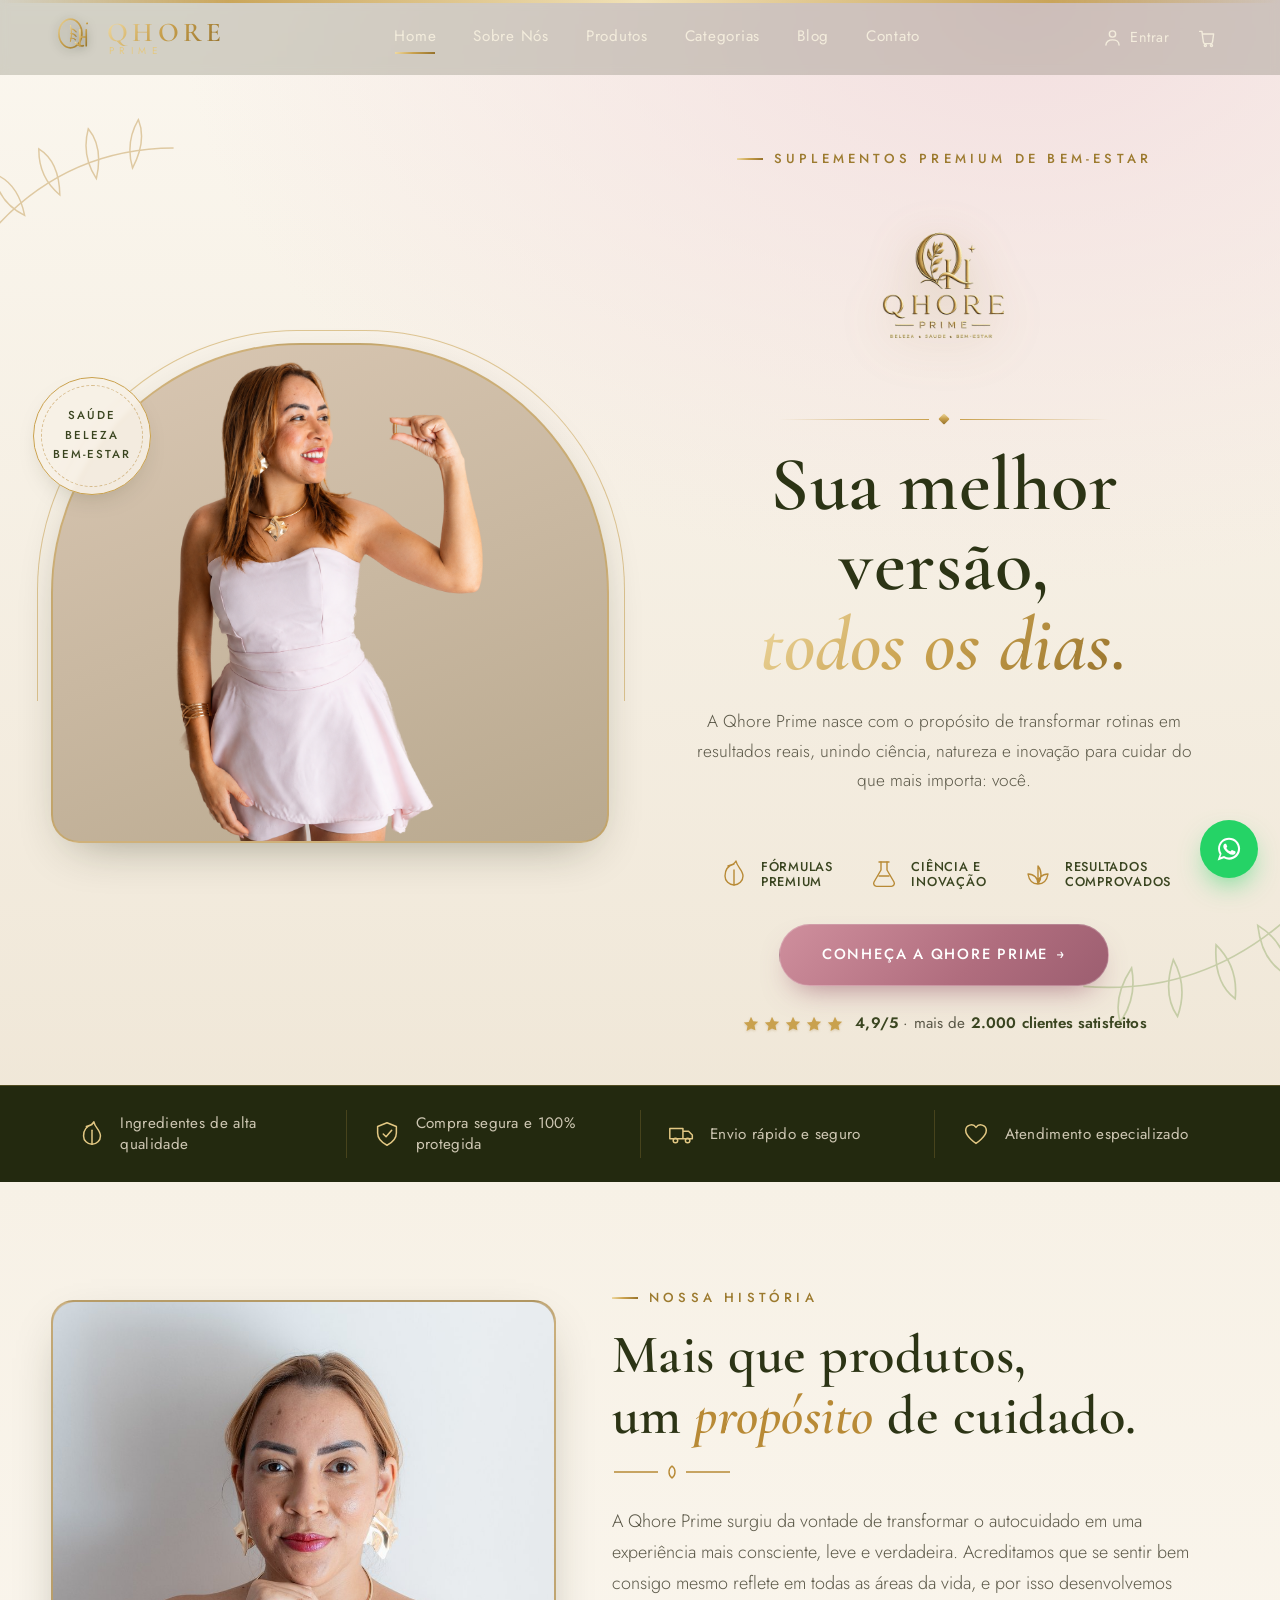
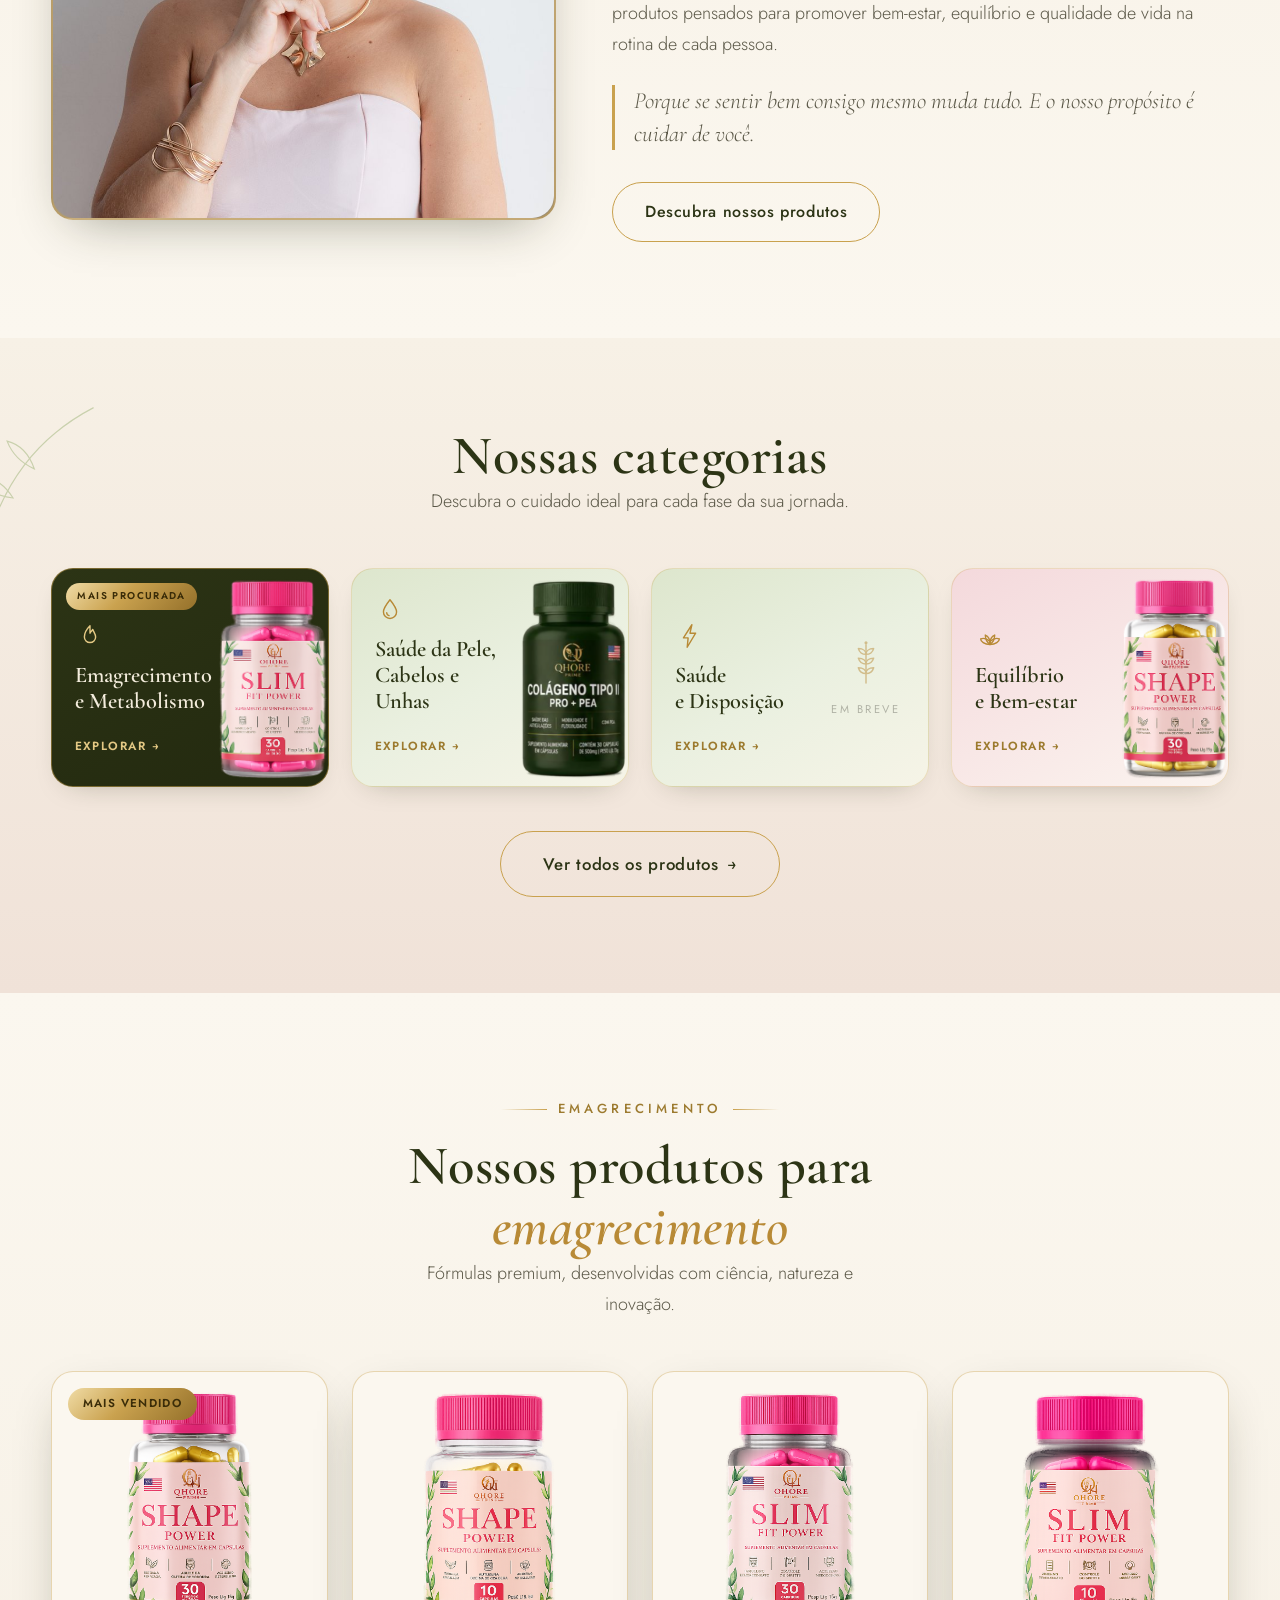
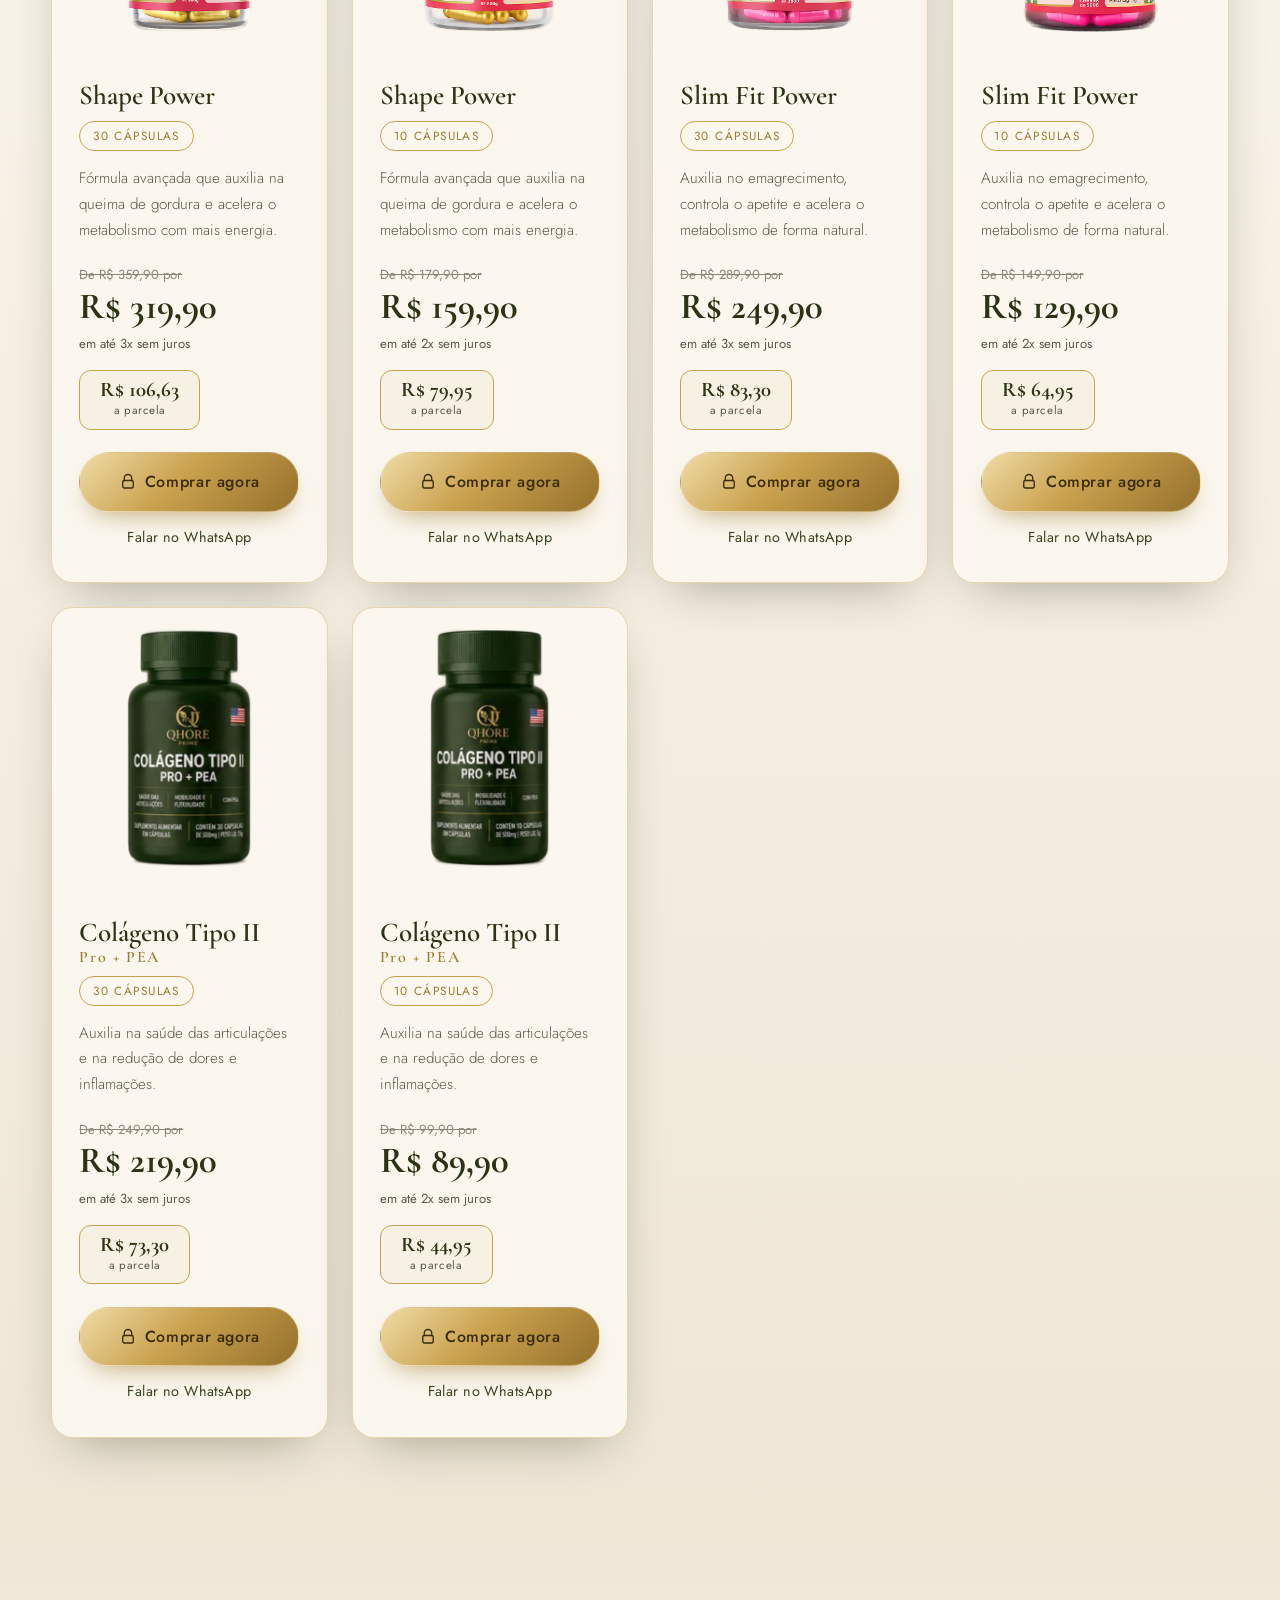
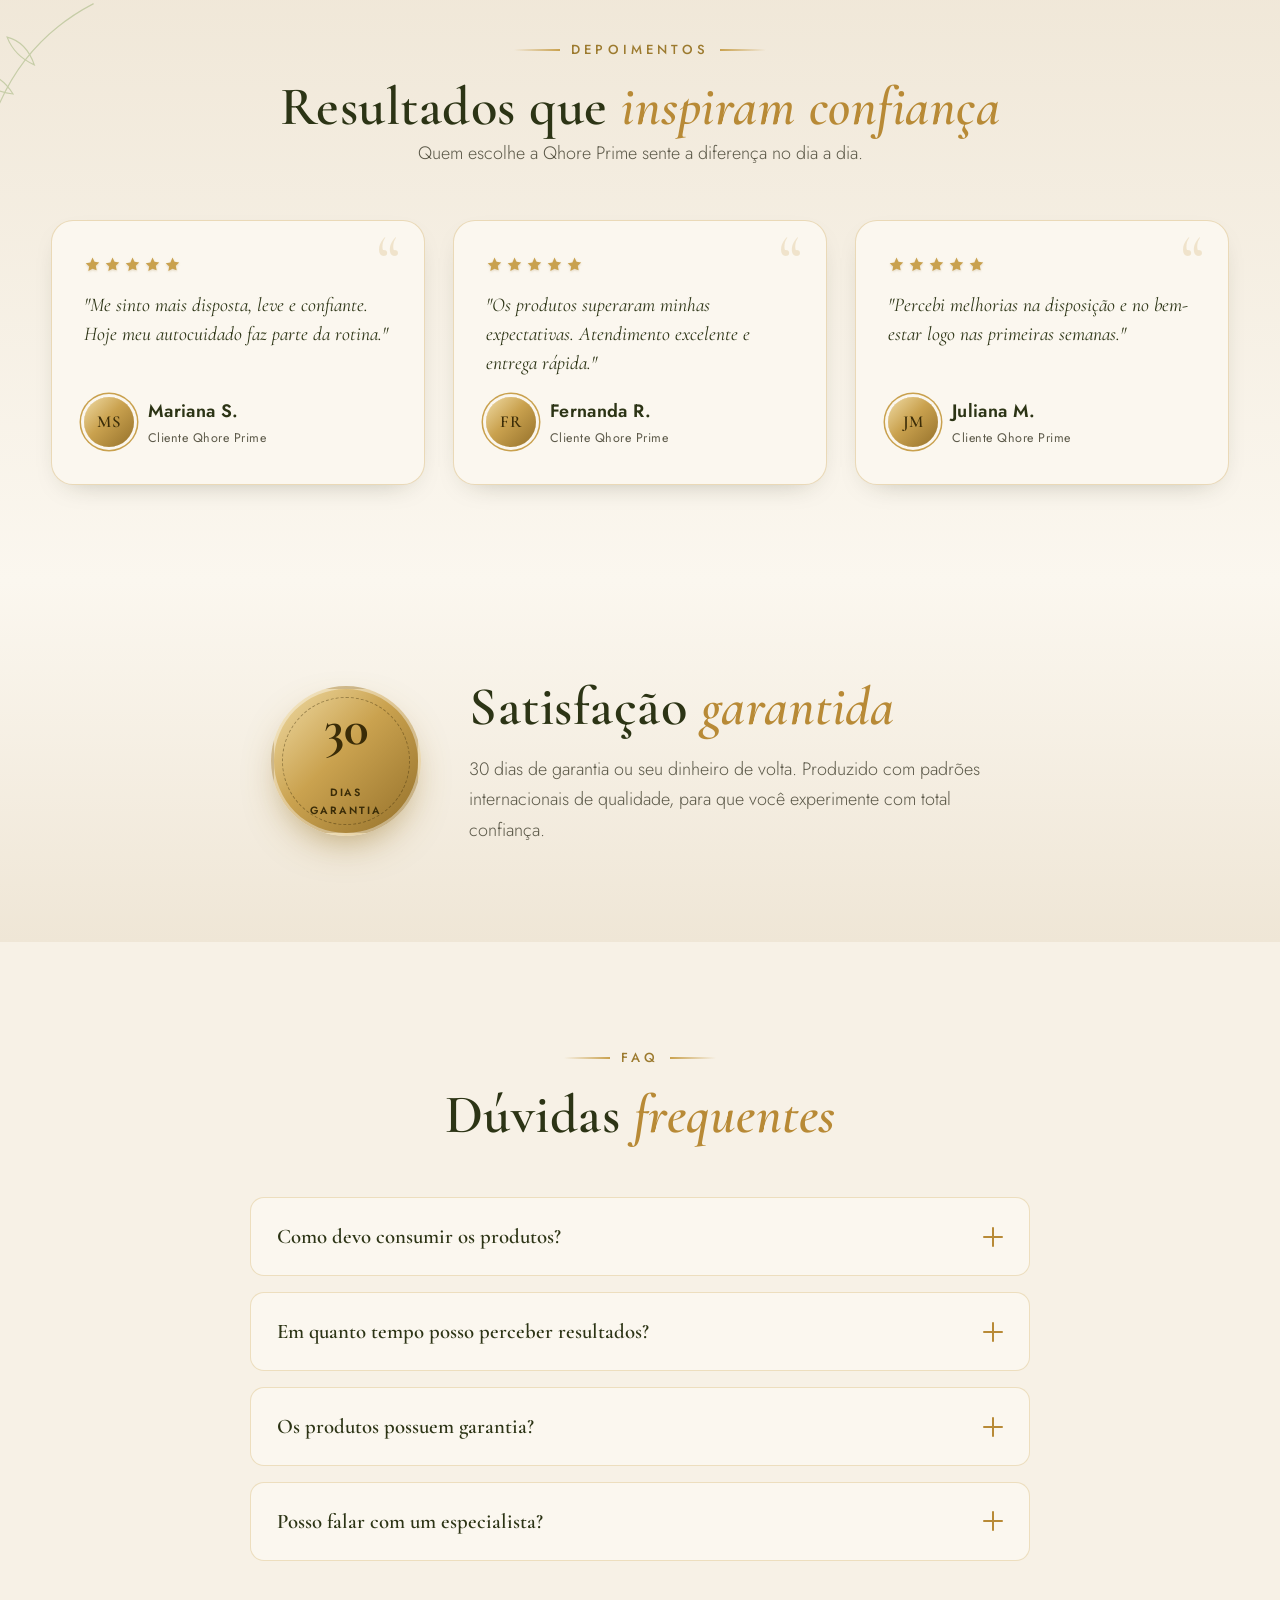
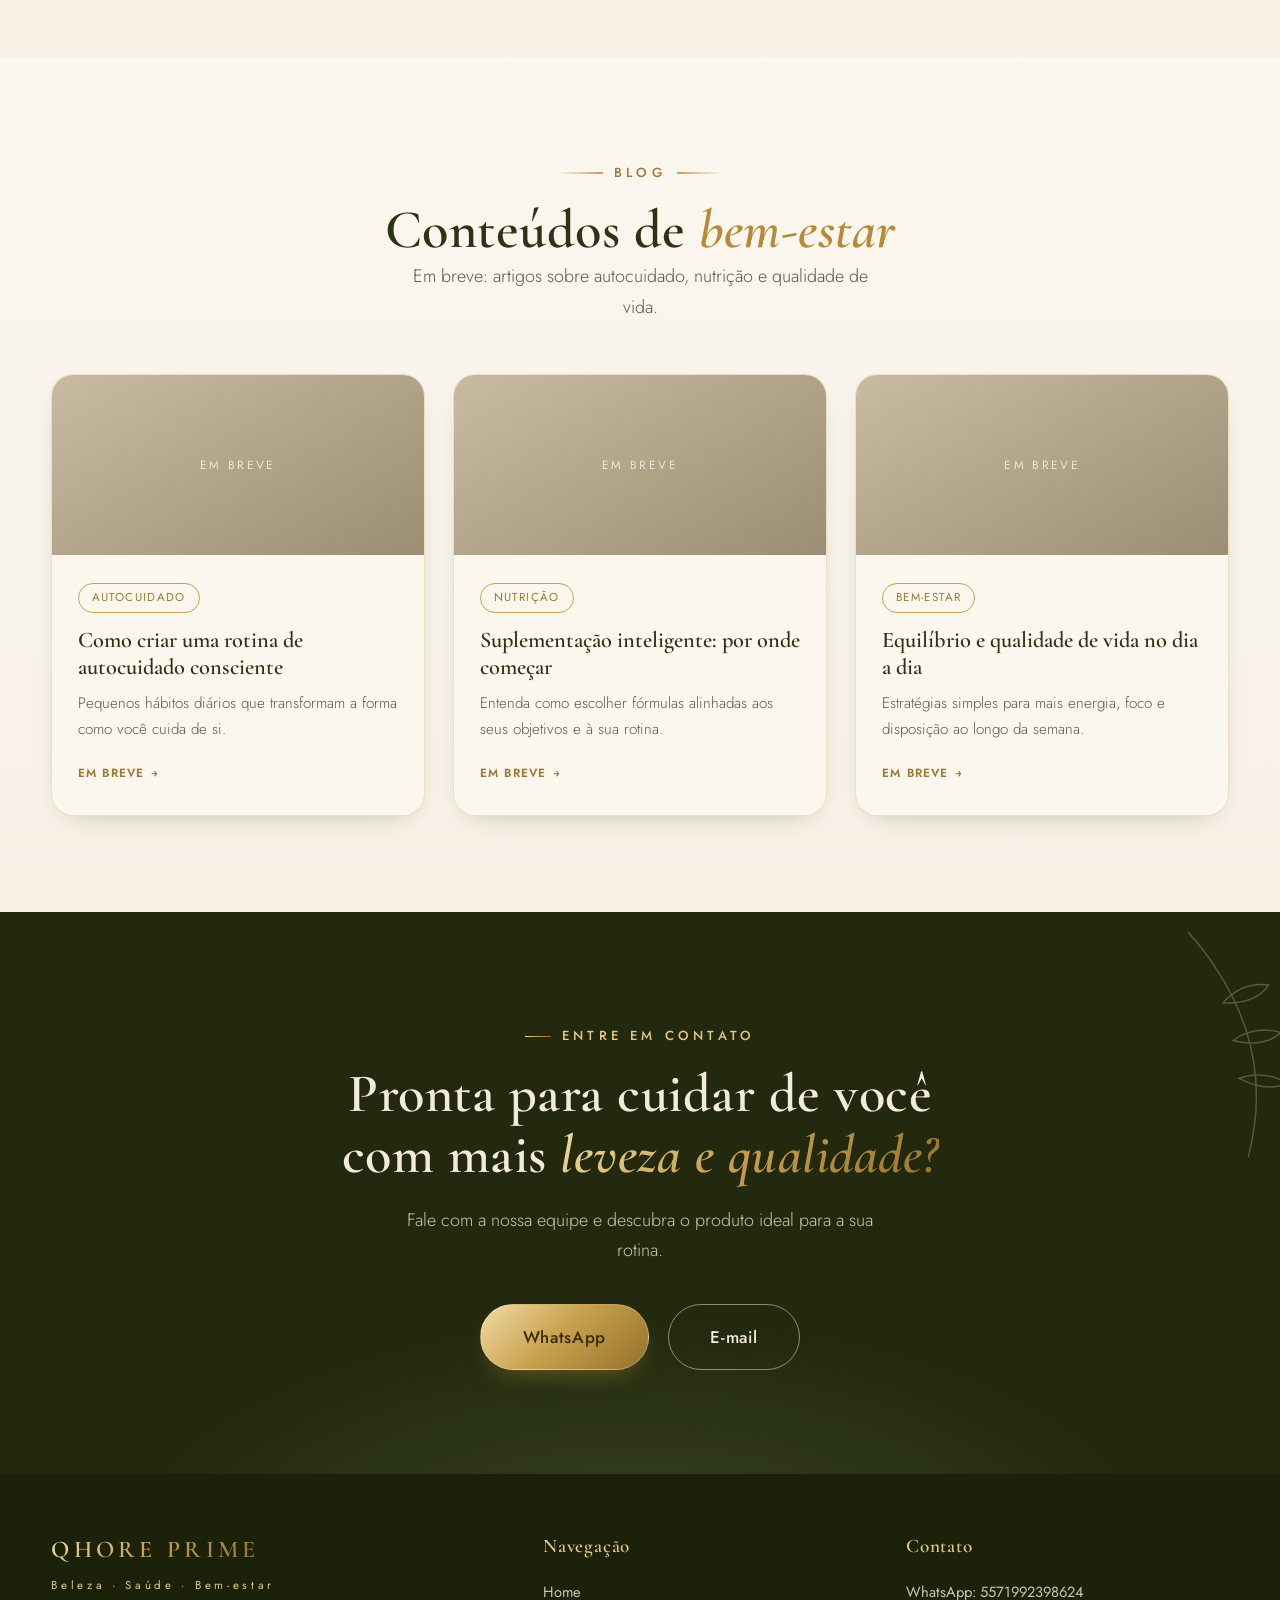
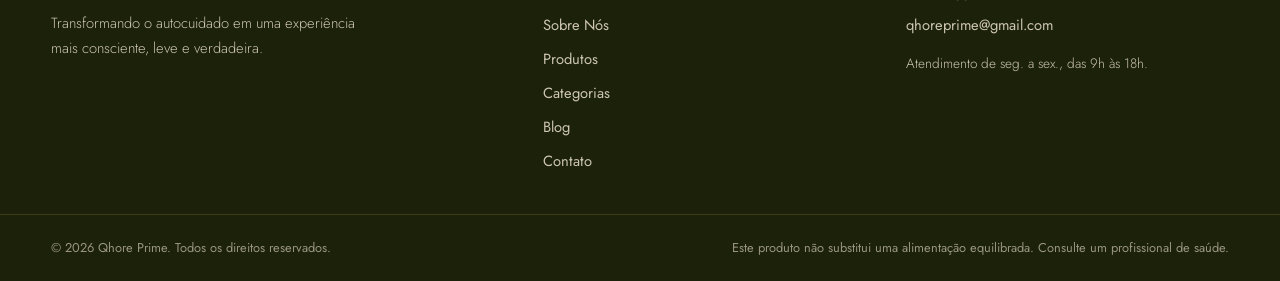
==== index.html @ 4cf2f8d9 "feat: initial Qhore Prime static website Co-Authored-By: Claude Opus 4.8 (1M context) <noreply@anthr" ====
<!DOCTYPE html>
<html lang="pt-BR">
<head>
  <meta charset="UTF-8" />
  <meta name="viewport" content="width=device-width, initial-scale=1.0" />
  <title>Qhore Prime — Sua melhor versão, todos os dias</title>
  <meta name="description" content="Qhore Prime — Beleza, Saúde e Bem-estar. Produtos premium para transformar o autocuidado em uma experiência mais consciente, leve e verdadeira." />

  <!-- Favicon: monograma dourado -->
  <link rel="icon" type="image/svg+xml" href="data:image/svg+xml,%3Csvg xmlns='http://www.w3.org/2000/svg' viewBox='0 0 64 64'%3E%3Cdefs%3E%3ClinearGradient id='g' x1='0' y1='0' x2='1' y2='1'%3E%3Cstop offset='0' stop-color='%23f0dca6'/%3E%3Cstop offset='.5' stop-color='%23caa24f'/%3E%3Cstop offset='1' stop-color='%2394702a'/%3E%3C/linearGradient%3E%3C/defs%3E%3Crect width='64' height='64' rx='12' fill='%2323290f'/%3E%3Cg fill='none' stroke='url(%23g)' stroke-width='3' stroke-linecap='round'%3E%3Cellipse cx='27' cy='30' rx='15' ry='19'/%3E%3Cpath d='M34 44q6 6 11 4'/%3E%3Cpath d='M40 22v22M40 32h9M49 22v22'/%3E%3C/g%3E%3C/svg%3E" />

  <!-- Open Graph / redes sociais -->
  <meta property="og:type" content="website" />
  <meta property="og:locale" content="pt_BR" />
  <meta property="og:site_name" content="Qhore Prime" />
  <meta property="og:title" content="Qhore Prime — Sua melhor versão, todos os dias" />
  <meta property="og:description" content="Suplementos premium de bem-estar. Transformamos o autocuidado em uma experiência mais consciente, leve e verdadeira." />
  <meta property="og:image" content="assets/img/logo-qhore-prime.png" />
  <meta property="og:url" content="https://www.qhoreprime.com.br/" />
  <meta name="twitter:card" content="summary_large_image" />
  <meta name="twitter:title" content="Qhore Prime — Sua melhor versão, todos os dias" />
  <meta name="twitter:description" content="Suplementos premium de bem-estar, beleza e qualidade de vida." />
  <meta name="twitter:image" content="assets/img/logo-qhore-prime.png" />
  <meta name="theme-color" content="#23290f" />

  <!-- =====================================================================
       ANALYTICS / TAGS  (estrutura pronta — substitua os IDs e descomente)
       ---------------------------------------------------------------------
       Google Tag Manager (GTM):  cole o snippet com seu GTM-XXXXXXX aqui
       Google Analytics 4 (GA4):  gtag.js com G-XXXXXXXXXX
       Meta Pixel:                fbq init com SEU_PIXEL_ID
       Os data-* nos botões de CTA (data-track) já estão prontos p/ eventos.
  ====================================================================== -->
  <!-- <script async src="https://www.googletagmanager.com/gtag/js?id=G-XXXXXXXXXX"></script> -->

  <!-- Fontes -->
  <link rel="preconnect" href="https://fonts.googleapis.com" />
  <link rel="preconnect" href="https://fonts.gstatic.com" crossorigin />
  <link href="https://fonts.googleapis.com/css2?family=Cormorant+Garamond:ital,wght@0,400;0,500;0,600;0,700;1,400;1,500&family=Jost:wght@300;400;500;600&family=Montserrat:wght@300;400;500;600&display=swap" rel="stylesheet" />

  <link rel="stylesheet" href="css/styles.css" />
</head>
<body>

  <!-- Sprite de estrela (reutilizável) -->
  <svg width="0" height="0" aria-hidden="true" style="position:absolute"><symbol id="ico-star" viewBox="0 0 24 24"><path d="M12 2.2l2.86 6.06 6.64.86-4.9 4.55 1.25 6.57L12 17.9l-5.91 3.34 1.25-6.57-4.9-4.55 6.64-.86z"/></symbol></svg>

  <!-- ============ HEADER ============ -->
  <header class="site-header" id="header">
    <div class="container header-inner">
      <a href="#home" class="brand" aria-label="Qhore Prime — início">
        <span class="brand-mark" aria-hidden="true">
          <!-- Monograma QH -->
          <svg viewBox="0 0 64 64" width="46" height="46" role="img">
            <defs>
              <linearGradient id="goldBrand" x1="0" y1="0" x2="1" y2="1">
                <stop offset="0%" stop-color="#e9d49a"/>
                <stop offset="45%" stop-color="#c9a14e"/>
                <stop offset="100%" stop-color="#9c7a2e"/>
              </linearGradient>
            </defs>
            <g fill="none" stroke="url(#goldBrand)" stroke-width="2.4" stroke-linecap="round">
              <ellipse cx="27" cy="27" rx="16" ry="20"/>
              <path d="M34 40 q6 6 11 4" />
              <path d="M40 22 v22 M40 32 h9 M49 22 v22"/>
            </g>
            <g stroke="url(#goldBrand)" stroke-width="1.6" stroke-linecap="round" fill="none">
              <path d="M27 16 q3 9 0 22 M27 20 q5 1 8 5 M27 27 q5 0 8 4 M27 34 q5 -1 7 2"/>
            </g>
            <circle cx="50" cy="13" r="1.6" fill="url(#goldBrand)"/>
          </svg>
        </span>
        <span class="brand-text">
          <span class="brand-name">QHORE</span>
          <span class="brand-sub">PRIME</span>
        </span>
      </a>

      <nav class="nav" id="nav" aria-label="Menu principal">
        <a href="#home" class="nav-link active">Home</a>
        <a href="#historia" class="nav-link">Sobre Nós</a>
        <a href="#produtos" class="nav-link">Produtos</a>
        <a href="#categorias" class="nav-link">Categorias</a>
        <a href="#blog" class="nav-link">Blog</a>
        <a href="#contato" class="nav-link">Contato</a>
      </nav>

      <div class="header-actions">
        <a href="#contato" class="header-action" aria-label="Entrar / fale conosco">
          <svg viewBox="0 0 24 24" aria-hidden="true"><circle cx="12" cy="8" r="3.6"/><path d="M4.5 20.5c0-3.8 3.5-5.8 7.5-5.8s7.5 2 7.5 5.8"/></svg>
          <span>Entrar</span>
        </a>
        <a href="#produtos" class="header-action header-cart" aria-label="Ver produtos">
          <svg viewBox="0 0 24 24" aria-hidden="true"><path d="M6 8h13l-1.3 9.2a2 2 0 0 1-2 1.8H9.3a2 2 0 0 1-2-1.8L5.6 5H3"/><circle cx="9.5" cy="21" r="1.2"/><circle cx="16.5" cy="21" r="1.2"/></svg>
        </a>
        <button class="nav-toggle" id="navToggle" aria-label="Abrir menu" aria-expanded="false">
          <span></span><span></span><span></span>
        </button>
      </div>
    </div>
  </header>

  <!-- ============ HERO / HOME ============ -->
  <section class="hero" id="home">
    <div class="leaf leaf-tl" aria-hidden="true"></div>
    <div class="leaf leaf-br" aria-hidden="true"></div>

    <div class="container hero-grid">
      <div class="hero-copy reveal">
        <span class="eyebrow">Suplementos Premium de Bem-estar</span>

        <!-- Logo em destaque -->
        <div class="hero-logo imgbox" aria-label="Qhore Prime">
          <img class="real-img hero-logo-img" src="assets/img/logo-transparent.png" alt="Qhore Prime — Beleza, Saúde e Bem-estar"
               onerror="if(this.dataset.try!=='1'){this.dataset.try='1';this.src='assets/img/logo-qhore-prime.png';}else{this.closest('.imgbox').classList.add('no-img');}" />
          <span class="ph-fallback hero-logo-fallback">
            <svg viewBox="0 0 120 120" width="100" height="100" role="img" aria-hidden="true">
              <defs>
                <linearGradient id="goldHero" x1="0" y1="0" x2="1" y2="1">
                  <stop offset="0%" stop-color="#f0dca6"/>
                  <stop offset="45%" stop-color="#caa24f"/>
                  <stop offset="100%" stop-color="#94702a"/>
                </linearGradient>
              </defs>
              <g fill="none" stroke="url(#goldHero)" stroke-width="3" stroke-linecap="round">
                <ellipse cx="50" cy="50" rx="30" ry="38"/>
                <path d="M64 76 q11 11 21 7"/>
                <path d="M76 40 v42 M76 59 h17 M93 40 v42"/>
              </g>
              <g stroke="url(#goldHero)" stroke-width="2.4" stroke-linecap="round" fill="none">
                <path d="M50 28 q6 18 0 44 M50 36 q9 2 15 9 M50 50 q9 0 15 7 M50 63 q9 -2 13 4"/>
              </g>
              <circle cx="95" cy="22" r="3" fill="url(#goldHero)"/>
            </svg>
            <span class="hero-wordmark">
              <span class="hw-name">QHORE</span>
              <span class="hw-sub">— PRIME —</span>
            </span>
          </span>
        </div>

        <div class="gold-divider" aria-hidden="true"><span></span><i></i><span></span></div>

        <h1 class="hero-title">Sua melhor versão,<br><em>todos os dias.</em></h1>
        <p class="hero-text">
          A Qhore Prime nasce com o propósito de transformar rotinas em resultados reais,
          unindo ciência, natureza e inovação para cuidar do que mais importa: você.
        </p>

        <ul class="hero-seals" aria-label="Diferenciais">
          <li>
            <svg viewBox="0 0 32 32" aria-hidden="true"><path d="M16 6C9 8 7 13 7 18a9 9 0 0 0 18 0c0-6-6-9-7-15-2 4-5 4-8 5z"/><path d="M16 27V12"/></svg>
            <span>Fórmulas<br>Premium</span>
          </li>
          <li>
            <svg viewBox="0 0 32 32" aria-hidden="true"><path d="M13 4v8L6 24a3 3 0 0 0 2.6 4.4h14.8A3 3 0 0 0 26 24l-7-12V4"/><path d="M11 4h10M11 18h10"/></svg>
            <span>Ciência e<br>Inovação</span>
          </li>
          <li>
            <svg viewBox="0 0 32 32" aria-hidden="true"><path d="M16 26c0-6 4-10 10-10-1 6-4 10-10 10zM16 26c0-6-4-10-10-10 1 6 4 10 10 10zM16 26c0-7 0-12 0-18 4 5 4 12 0 18z"/></svg>
            <span>Resultados<br>Comprovados</span>
          </li>
        </ul>

        <div class="hero-actions">
          <a href="#historia" class="btn btn-rose btn-lg" data-track="cta_hero_marca">Conheça a Qhore Prime <i class="btn-arrow" aria-hidden="true">→</i></a>
        </div>

        <div class="social-proof" aria-label="Avaliação média 4,9 de 5">
          <span class="stars" aria-hidden="true">
            <svg class="star"><use href="#ico-star"/></svg><svg class="star"><use href="#ico-star"/></svg><svg class="star"><use href="#ico-star"/></svg><svg class="star"><use href="#ico-star"/></svg><svg class="star"><use href="#ico-star"/></svg>
          </span>
          <span class="sp-text"><strong>4,9/5</strong> · mais de <strong>2.000 clientes satisfeitos</strong></span>
        </div>
      </div>

      <div class="hero-visual reveal">
        <div class="hero-photo hero-photo--person imgbox">
          <img class="real-img" src="assets/img/hero.png" alt="Mulher Qhore Prime — bem-estar e autocuidado"
               onerror="this.closest('.imgbox').classList.add('no-img')" />
          <span class="ph-fallback">Imagem feminina / lifestyle<br><small>assets/img/hero.png</small></span>
        </div>
        <div class="hero-product imgbox">
          <img class="real-img" src="assets/img/hero-produto.png" alt="Produto Qhore Prime em destaque"
               onerror="this.closest('.imgbox').classList.add('no-img')" />
          <span class="ph-fallback"><small>assets/img/hero-produto.png</small></span>
        </div>
        <div class="hero-seal" aria-hidden="true">
          <span>SAÚDE<br>BELEZA<br>BEM-ESTAR</span>
        </div>
      </div>
    </div>

    <!-- Barra de benefícios -->
    <div class="benefit-bar">
      <div class="container benefit-grid">
        <div class="benefit">
          <svg class="b-ico" viewBox="0 0 32 32" aria-hidden="true"><path d="M16 6C9 8 7 13 7 18a9 9 0 0 0 18 0c0-6-6-9-7-15-2 4-5 4-8 5z"/><path d="M16 27V12"/></svg>
          <span>Ingredientes de alta qualidade</span>
        </div>
        <div class="benefit">
          <svg class="b-ico" viewBox="0 0 32 32" aria-hidden="true"><path d="M16 4l10 4v7c0 6-4 10-10 13C10 25 6 21 6 15V8z"/><path d="M12 16l3 3 6-7"/></svg>
          <span>Compra segura e 100% protegida</span>
        </div>
        <div class="benefit">
          <svg class="b-ico" viewBox="0 0 32 32" aria-hidden="true"><path d="M3 10h14v11H3zM17 13h6l4 4v4h-10z"/><circle cx="9" cy="23" r="2.4"/><circle cx="22" cy="23" r="2.4"/></svg>
          <span>Envio rápido e seguro</span>
        </div>
        <div class="benefit">
          <svg class="b-ico" viewBox="0 0 32 32" aria-hidden="true"><path d="M16 26S5 19 5 12a6 6 0 0 1 11-3 6 6 0 0 1 11 3c0 7-11 14-11 14z"/></svg>
          <span>Atendimento especializado</span>
        </div>
      </div>
    </div>
  </section>

  <!-- ============ NOSSA HISTÓRIA ============ -->
  <section class="story" id="historia">
    <div class="container story-grid">
      <div class="story-photo reveal imgbox">
        <img class="real-img" src="assets/img/sobre-nos.jpg" alt="Fundadora da Qhore Prime" loading="lazy" decoding="async"
             onerror="this.closest('.imgbox').classList.add('no-img')" />
        <span class="ph-fallback">Foto da marca / fundadora<br><small>assets/img/sobre-nos.jpg</small></span>
        <div class="story-photo-tag">Propósito · Paixão · Transformação</div>
      </div>

      <div class="story-copy reveal">
        <span class="eyebrow">Nossa História</span>
        <h2 class="section-title">Mais que produtos,<br>um <em>propósito</em> de cuidado.</h2>
        <div class="ornament" aria-hidden="true"></div>
        <p>
          A Qhore Prime surgiu da vontade de transformar o autocuidado em uma experiência
          mais consciente, leve e verdadeira. Acreditamos que se sentir bem consigo mesmo
          reflete em todas as áreas da vida, e por isso desenvolvemos produtos pensados para
          promover bem-estar, equilíbrio e qualidade de vida na rotina de cada pessoa.
        </p>
        <p class="story-highlight">
          Porque se sentir bem consigo mesmo muda tudo. E o nosso propósito é cuidar de você.
        </p>
        <a href="#produtos" class="btn btn-outline">Descubra nossos produtos</a>
      </div>
    </div>
  </section>

  <!-- ============ CATEGORIAS ============ -->
  <section class="categories" id="categorias">
    <div class="leaf leaf-soft-l" aria-hidden="true"></div>
    <div class="container">
      <header class="section-head reveal">
        <h2 class="section-title">Nossas categorias</h2>
        <p class="section-lead">Descubra o cuidado ideal para cada fase da sua jornada.</p>
      </header>

      <div class="cat-grid">
        <a class="cat-card cat-card--featured reveal" href="categoria-emagrecimento.html">
          <span class="cat-tag">Mais procurada</span>
          <div class="cat-card__text">
            <span class="cat-ico" aria-hidden="true"><svg viewBox="0 0 32 32"><path d="M16 5c-4 4-6 7-6 12a6 6 0 0 0 12 0c0-3-2-5-3-8-1 2-2 2-3 4z"/></svg></span>
            <h3>Emagrecimento<br>e Metabolismo</h3>
            <span class="cat-link">Explorar <i>→</i></span>
          </div>
          <div class="cat-card__img imgbox">
            <img class="real-img" src="assets/img/slim-fit-power.png" alt="Slim Fit Power" loading="lazy" decoding="async"
                 onerror="this.closest('.imgbox').classList.add('no-img')" />
            <span class="ph-fallback"><small>slim-fit-power.png</small></span>
          </div>
        </a>

        <a class="cat-card cat-card--green reveal" href="categoria-alivio-das-dores.html">
          <div class="cat-card__text">
            <span class="cat-ico" aria-hidden="true"><svg viewBox="0 0 32 32"><path d="M16 5c4 5 7 9 7 13a7 7 0 0 1-14 0c0-4 3-8 7-13z"/><path d="M12.5 19a3.2 3.2 0 0 0 2.5 3"/></svg></span>
            <h3>Saúde da Pele,<br>Cabelos e Unhas</h3>
            <span class="cat-link">Explorar <i>→</i></span>
          </div>
          <div class="cat-card__img imgbox">
            <img class="real-img" src="assets/img/colageno-tipo-2.png" alt="Colágeno Tipo II Pro + PEA" loading="lazy" decoding="async"
                 onerror="this.closest('.imgbox').classList.add('no-img')" />
            <span class="ph-fallback"><small>colageno-tipo-2.png</small></span>
          </div>
        </a>

        <a class="cat-card cat-card--green reveal" href="#produtos">
          <div class="cat-card__text">
            <span class="cat-ico" aria-hidden="true"><svg viewBox="0 0 32 32"><path d="M18 4 9 18h5l-1 10 9-15h-6z"/></svg></span>
            <h3>Saúde<br>e Disposição</h3>
            <span class="cat-link">Explorar <i>→</i></span>
          </div>
          <div class="cat-card__img imgbox">
            <img class="real-img" src="assets/img/imunoprime-fort.png" alt="Imunoprime Fort" loading="lazy" decoding="async"
                 onerror="this.closest('.imgbox').classList.add('no-img')" />
            <span class="ph-fallback"><small>imunoprime-fort.png</small></span>
          </div>
        </a>

        <a class="cat-card reveal" href="#produtos">
          <div class="cat-card__text">
            <span class="cat-ico" aria-hidden="true"><svg viewBox="0 0 32 32"><path d="M16 25c-6 0-10-3-10-6 3-1 7 0 10 3 3-3 7-4 10-3 0 3-4 6-10 6z"/><path d="M16 25c-3-2-5-6-5-10 3 1 5 5 5 10zM16 25c3-2 5-6 5-10-3 1-5 5-5 10z"/></svg></span>
            <h3>Equilíbrio<br>e Bem-estar</h3>
            <span class="cat-link">Explorar <i>→</i></span>
          </div>
          <div class="cat-card__img imgbox">
            <img class="real-img" src="assets/img/shape-power.png" alt="Shape Power" loading="lazy" decoding="async"
                 onerror="this.closest('.imgbox').classList.add('no-img')" />
            <span class="ph-fallback"><small>shape-power.png</small></span>
          </div>
        </a>
      </div>

      <div class="cat-actions reveal">
        <a href="#produtos" class="btn btn-outline btn-lg">Ver todos os produtos <i class="btn-arrow" aria-hidden="true">→</i></a>
      </div>
    </div>
  </section>

  <!-- ============ PRODUTOS ============ -->
  <section class="products" id="produtos">
    <div class="container">
      <header class="section-head reveal">
        <span class="eyebrow flourish">Emagrecimento</span>
        <h2 class="section-title">Nossos produtos para <em>emagrecimento</em></h2>
        <p class="section-lead">Fórmulas premium, desenvolvidas com ciência, natureza e inovação.</p>
      </header>

      <div class="prod-grid">
        <!-- Shape Power 30 cápsulas -->
        <article class="prod-card reveal">
          <div class="prod-tag">Mais vendido</div>
          <div class="prod-img imgbox">
            <img class="real-img" src="assets/img/shape-power.png" alt="Shape Power 30 cápsulas" loading="lazy" decoding="async"
                 onerror="this.closest('.imgbox').classList.add('no-img')" />
            <span class="ph-fallback"><small>assets/img/shape-power.png</small></span>
          </div>
          <div class="prod-body">
            <h3>Shape Power</h3>
            <span class="prod-caps">30 cápsulas</span>
            <p>Fórmula avançada que auxilia na queima de gordura e acelera o metabolismo com mais energia.</p>
            <div class="prod-price">
              <span class="from">De R$ 359,90 por</span>
              <strong>R$ 319,90</strong>
              <span class="inst">em até 3x sem juros</span>
              <div class="parcela"><strong>R$ 106,63</strong><small>a parcela</small></div>
            </div>
            <a href="#contato" class="btn btn-primary btn-block"><svg class="btn-ico" viewBox="0 0 24 24" aria-hidden="true"><path d="M7 10V7a5 5 0 0 1 10 0v3"/><rect x="5" y="10" width="14" height="10" rx="2"/></svg>Comprar agora</a>
            <a class="wpp-link" href="https://wa.me/5571992398624?text=Ol%C3%A1!%20Tenho%20interesse%20no%20Shape%20Power%20%2830%20c%C3%A1psulas%29." target="_blank" rel="noopener">Falar no WhatsApp</a>
          </div>
        </article>

        <!-- Shape Power 10 cápsulas -->
        <article class="prod-card reveal">
          <div class="prod-img imgbox">
            <img class="real-img" src="assets/img/shape-power-10.png" alt="Shape Power 10 cápsulas" loading="lazy" decoding="async"
                 onerror="this.closest('.imgbox').classList.add('no-img')" />
            <span class="ph-fallback"><small>assets/img/shape-power-10.png</small></span>
          </div>
          <div class="prod-body">
            <h3>Shape Power</h3>
            <span class="prod-caps">10 cápsulas</span>
            <p>Fórmula avançada que auxilia na queima de gordura e acelera o metabolismo com mais energia.</p>
            <div class="prod-price">
              <span class="from">De R$ 179,90 por</span>
              <strong>R$ 159,90</strong>
              <span class="inst">em até 2x sem juros</span>
              <div class="parcela"><strong>R$ 79,95</strong><small>a parcela</small></div>
            </div>
            <a href="#contato" class="btn btn-primary btn-block"><svg class="btn-ico" viewBox="0 0 24 24" aria-hidden="true"><path d="M7 10V7a5 5 0 0 1 10 0v3"/><rect x="5" y="10" width="14" height="10" rx="2"/></svg>Comprar agora</a>
            <a class="wpp-link" href="https://wa.me/5571992398624?text=Ol%C3%A1!%20Tenho%20interesse%20no%20Shape%20Power%20%2810%20c%C3%A1psulas%29." target="_blank" rel="noopener">Falar no WhatsApp</a>
          </div>
        </article>

        <!-- Slim Fit Power 30 cápsulas -->
        <article class="prod-card reveal">
          <div class="prod-img imgbox">
            <img class="real-img" src="assets/img/slim-fit-power.png" alt="Slim Fit Power 30 cápsulas" loading="lazy" decoding="async"
                 onerror="this.closest('.imgbox').classList.add('no-img')" />
            <span class="ph-fallback"><small>assets/img/slim-fit-power.png</small></span>
          </div>
          <div class="prod-body">
            <h3>Slim Fit Power</h3>
            <span class="prod-caps">30 cápsulas</span>
            <p>Auxilia no emagrecimento, controla o apetite e acelera o metabolismo de forma natural.</p>
            <div class="prod-price">
              <span class="from">De R$ 289,90 por</span>
              <strong>R$ 249,90</strong>
              <span class="inst">em até 3x sem juros</span>
              <div class="parcela"><strong>R$ 83,30</strong><small>a parcela</small></div>
            </div>
            <a href="#contato" class="btn btn-primary btn-block"><svg class="btn-ico" viewBox="0 0 24 24" aria-hidden="true"><path d="M7 10V7a5 5 0 0 1 10 0v3"/><rect x="5" y="10" width="14" height="10" rx="2"/></svg>Comprar agora</a>
            <a class="wpp-link" href="https://wa.me/5571992398624?text=Ol%C3%A1!%20Tenho%20interesse%20no%20Slim%20Fit%20Power%20%2830%20c%C3%A1psulas%29." target="_blank" rel="noopener">Falar no WhatsApp</a>
          </div>
        </article>

        <!-- Slim Fit Power 10 cápsulas -->
        <article class="prod-card reveal">
          <div class="prod-img imgbox">
            <img class="real-img" src="assets/img/slim-fit-power-10.png" alt="Slim Fit Power 10 cápsulas" loading="lazy" decoding="async"
                 onerror="this.closest('.imgbox').classList.add('no-img')" />
            <span class="ph-fallback"><small>assets/img/slim-fit-power-10.png</small></span>
          </div>
          <div class="prod-body">
            <h3>Slim Fit Power</h3>
            <span class="prod-caps">10 cápsulas</span>
            <p>Auxilia no emagrecimento, controla o apetite e acelera o metabolismo de forma natural.</p>
            <div class="prod-price">
              <span class="from">De R$ 149,90 por</span>
              <strong>R$ 129,90</strong>
              <span class="inst">em até 2x sem juros</span>
              <div class="parcela"><strong>R$ 64,95</strong><small>a parcela</small></div>
            </div>
            <a href="#contato" class="btn btn-primary btn-block"><svg class="btn-ico" viewBox="0 0 24 24" aria-hidden="true"><path d="M7 10V7a5 5 0 0 1 10 0v3"/><rect x="5" y="10" width="14" height="10" rx="2"/></svg>Comprar agora</a>
            <a class="wpp-link" href="https://wa.me/5571992398624?text=Ol%C3%A1!%20Tenho%20interesse%20no%20Slim%20Fit%20Power%20%2810%20c%C3%A1psulas%29." target="_blank" rel="noopener">Falar no WhatsApp</a>
          </div>
        </article>

        <!-- Colágeno Tipo II Pro + PEA 30 cápsulas -->
        <article class="prod-card reveal">
          <div class="prod-img imgbox">
            <img class="real-img" src="assets/img/colageno-tipo-2.png" alt="Colágeno Tipo II Pro + PEA 30 cápsulas" loading="lazy" decoding="async"
                 onerror="this.closest('.imgbox').classList.add('no-img')" />
            <span class="ph-fallback"><small>assets/img/colageno-tipo-2.png</small></span>
          </div>
          <div class="prod-body">
            <h3>Colágeno Tipo II <span class="prod-plus">Pro + PEA</span></h3>
            <span class="prod-caps">30 cápsulas</span>
            <p>Auxilia na saúde das articulações e na redução de dores e inflamações.</p>
            <div class="prod-price">
              <span class="from">De R$ 249,90 por</span>
              <strong>R$ 219,90</strong>
              <span class="inst">em até 3x sem juros</span>
              <div class="parcela"><strong>R$ 73,30</strong><small>a parcela</small></div>
            </div>
            <a href="#contato" class="btn btn-primary btn-block"><svg class="btn-ico" viewBox="0 0 24 24" aria-hidden="true"><path d="M7 10V7a5 5 0 0 1 10 0v3"/><rect x="5" y="10" width="14" height="10" rx="2"/></svg>Comprar agora</a>
            <a class="wpp-link" href="https://wa.me/5571992398624?text=Ol%C3%A1!%20Tenho%20interesse%20no%20Col%C3%A1geno%20Tipo%20II%20Pro%20%2B%20PEA%20%2830%20c%C3%A1psulas%29." target="_blank" rel="noopener">Falar no WhatsApp</a>
          </div>
        </article>

        <!-- Colágeno Tipo II Pro + PEA 10 cápsulas -->
        <article class="prod-card reveal">
          <div class="prod-img imgbox">
            <img class="real-img" src="assets/img/colageno-tipo-2-10.png" alt="Colágeno Tipo II Pro + PEA 10 cápsulas" loading="lazy" decoding="async"
                 onerror="this.closest('.imgbox').classList.add('no-img')" />
            <span class="ph-fallback"><small>assets/img/colageno-tipo-2-10.png</small></span>
          </div>
          <div class="prod-body">
            <h3>Colágeno Tipo II <span class="prod-plus">Pro + PEA</span></h3>
            <span class="prod-caps">10 cápsulas</span>
            <p>Auxilia na saúde das articulações e na redução de dores e inflamações.</p>
            <div class="prod-price">
              <span class="from">De R$ 99,90 por</span>
              <strong>R$ 89,90</strong>
              <span class="inst">em até 2x sem juros</span>
              <div class="parcela"><strong>R$ 44,95</strong><small>a parcela</small></div>
            </div>
            <a href="#contato" class="btn btn-primary btn-block"><svg class="btn-ico" viewBox="0 0 24 24" aria-hidden="true"><path d="M7 10V7a5 5 0 0 1 10 0v3"/><rect x="5" y="10" width="14" height="10" rx="2"/></svg>Comprar agora</a>
            <a class="wpp-link" href="https://wa.me/5571992398624?text=Ol%C3%A1!%20Tenho%20interesse%20no%20Col%C3%A1geno%20Tipo%20II%20Pro%20%2B%20PEA%20%2810%20c%C3%A1psulas%29." target="_blank" rel="noopener">Falar no WhatsApp</a>
          </div>
        </article>
      </div>
    </div>
  </section>

  <!-- ============ DEPOIMENTOS ============ -->
  <section class="testimonials" id="depoimentos">
    <div class="leaf leaf-soft-l" aria-hidden="true"></div>
    <div class="container">
      <header class="section-head reveal">
        <span class="eyebrow flourish">Depoimentos</span>
        <h2 class="section-title">Resultados que <em>inspiram confiança</em></h2>
        <p class="section-lead">Quem escolhe a Qhore Prime sente a diferença no dia a dia.</p>
      </header>

      <div class="test-grid">
        <article class="test-card reveal">
          <span class="stars" aria-hidden="true">
            <svg class="star"><use href="#ico-star"/></svg><svg class="star"><use href="#ico-star"/></svg><svg class="star"><use href="#ico-star"/></svg><svg class="star"><use href="#ico-star"/></svg><svg class="star"><use href="#ico-star"/></svg>
          </span>
          <p class="test-quote">"Me sinto mais disposta, leve e confiante. Hoje meu autocuidado faz parte da rotina."</p>
          <div class="test-author">
            <span class="avatar" aria-hidden="true">MS</span>
            <span class="test-name">Mariana S.<small>Cliente Qhore Prime</small></span>
          </div>
        </article>

        <article class="test-card reveal">
          <span class="stars" aria-hidden="true">
            <svg class="star"><use href="#ico-star"/></svg><svg class="star"><use href="#ico-star"/></svg><svg class="star"><use href="#ico-star"/></svg><svg class="star"><use href="#ico-star"/></svg><svg class="star"><use href="#ico-star"/></svg>
          </span>
          <p class="test-quote">"Os produtos superaram minhas expectativas. Atendimento excelente e entrega rápida."</p>
          <div class="test-author">
            <span class="avatar" aria-hidden="true">FR</span>
            <span class="test-name">Fernanda R.<small>Cliente Qhore Prime</small></span>
          </div>
        </article>

        <article class="test-card reveal">
          <span class="stars" aria-hidden="true">
            <svg class="star"><use href="#ico-star"/></svg><svg class="star"><use href="#ico-star"/></svg><svg class="star"><use href="#ico-star"/></svg><svg class="star"><use href="#ico-star"/></svg><svg class="star"><use href="#ico-star"/></svg>
          </span>
          <p class="test-quote">"Percebi melhorias na disposição e no bem-estar logo nas primeiras semanas."</p>
          <div class="test-author">
            <span class="avatar" aria-hidden="true">JM</span>
            <span class="test-name">Juliana M.<small>Cliente Qhore Prime</small></span>
          </div>
        </article>
      </div>
    </div>
  </section>

  <!-- ============ GARANTIA ============ -->
  <section class="guarantee">
    <div class="container guarantee-inner">
      <div class="seal-30" aria-hidden="true">
        <span class="seal-num">30</span>
        <span class="seal-lbl">DIAS<br>GARANTIA</span>
      </div>
      <div class="guarantee-copy reveal">
        <h2 class="section-title">Satisfação <em>garantida</em></h2>
        <p>30 dias de garantia ou seu dinheiro de volta. Produzido com padrões internacionais de qualidade, para que você experimente com total confiança.</p>
      </div>
    </div>
  </section>

  <!-- ============ FAQ ============ -->
  <section class="faq" id="faq">
    <div class="container">
      <header class="section-head reveal">
        <span class="eyebrow flourish">FAQ</span>
        <h2 class="section-title">Dúvidas <em>frequentes</em></h2>
      </header>

      <div class="faq-list reveal">
        <details class="faq-item">
          <summary>Como devo consumir os produtos?<span class="faq-ico" aria-hidden="true"></span></summary>
          <div class="faq-answer"><p>Cada produto possui orientações específicas descritas no rótulo.</p></div>
        </details>
        <details class="faq-item">
          <summary>Em quanto tempo posso perceber resultados?<span class="faq-ico" aria-hidden="true"></span></summary>
          <div class="faq-answer"><p>Os resultados variam conforme organismo, rotina e objetivos individuais.</p></div>
        </details>
        <details class="faq-item">
          <summary>Os produtos possuem garantia?<span class="faq-ico" aria-hidden="true"></span></summary>
          <div class="faq-answer"><p>Sim. Oferecemos garantia de satisfação conforme as condições informadas na compra.</p></div>
        </details>
        <details class="faq-item">
          <summary>Posso falar com um especialista?<span class="faq-ico" aria-hidden="true"></span></summary>
          <div class="faq-answer"><p>Sim. Nossa equipe está disponível pelo WhatsApp para orientar você.</p></div>
        </details>
      </div>
    </div>
  </section>

  <!-- ============ BLOG (placeholder) ============ -->
  <section class="blog" id="blog">
    <div class="container">
      <header class="section-head reveal">
        <span class="eyebrow flourish">Blog</span>
        <h2 class="section-title">Conteúdos de <em>bem-estar</em></h2>
        <p class="section-lead">Em breve: artigos sobre autocuidado, nutrição e qualidade de vida.</p>
      </header>

      <div class="blog-grid">
        <article class="blog-card reveal">
          <div class="blog-thumb"><span>Em breve</span></div>
          <div class="blog-body">
            <span class="blog-tag">Autocuidado</span>
            <h3>Como criar uma rotina de autocuidado consciente</h3>
            <p>Pequenos hábitos diários que transformam a forma como você cuida de si.</p>
            <span class="blog-link">Em breve <i>→</i></span>
          </div>
        </article>

        <article class="blog-card reveal">
          <div class="blog-thumb"><span>Em breve</span></div>
          <div class="blog-body">
            <span class="blog-tag">Nutrição</span>
            <h3>Suplementação inteligente: por onde começar</h3>
            <p>Entenda como escolher fórmulas alinhadas aos seus objetivos e à sua rotina.</p>
            <span class="blog-link">Em breve <i>→</i></span>
          </div>
        </article>

        <article class="blog-card reveal">
          <div class="blog-thumb"><span>Em breve</span></div>
          <div class="blog-body">
            <span class="blog-tag">Bem-estar</span>
            <h3>Equilíbrio e qualidade de vida no dia a dia</h3>
            <p>Estratégias simples para mais energia, foco e disposição ao longo da semana.</p>
            <span class="blog-link">Em breve <i>→</i></span>
          </div>
        </article>
      </div>
    </div>
  </section>

  <!-- ============ CONTATO ============ -->
  <section class="contact" id="contato">
    <div class="leaf leaf-tr" aria-hidden="true"></div>
    <div class="container contact-inner reveal">
      <span class="eyebrow eyebrow-light">Entre em contato</span>
      <h2 class="section-title light">Pronta para cuidar de você<br>com mais <em>leveza e qualidade?</em></h2>
      <p class="section-lead light">Fale com a nossa equipe e descubra o produto ideal para a sua rotina.</p>
      <div class="contact-actions">
        <a class="btn btn-primary btn-lg" href="https://wa.me/5571992398624?text=Ol%C3%A1%20Qhore%20Prime!" target="_blank" rel="noopener">WhatsApp</a>
        <a class="btn btn-ghost btn-lg" href="mailto:qhoreprime@gmail.com">E-mail</a>
      </div>
    </div>
  </section>

  <!-- ============ FOOTER ============ -->
  <footer class="site-footer">
    <div class="container footer-grid">
      <div class="footer-brand">
        <span class="brand-name gold">QHORE PRIME</span>
        <span class="footer-tag">Beleza · Saúde · Bem-estar</span>
        <p>Transformando o autocuidado em uma experiência mais consciente, leve e verdadeira.</p>
      </div>
      <nav class="footer-nav" aria-label="Rodapé">
        <h4>Navegação</h4>
        <a href="#home">Home</a>
        <a href="#historia">Sobre Nós</a>
        <a href="#produtos">Produtos</a>
        <a href="#categorias">Categorias</a>
        <a href="#blog">Blog</a>
        <a href="#contato">Contato</a>
      </nav>
      <div class="footer-contact">
        <h4>Contato</h4>
        <a href="https://wa.me/5571992398624" target="_blank" rel="noopener">WhatsApp: 5571992398624</a>
        <a href="mailto:qhoreprime@gmail.com">qhoreprime@gmail.com</a>
        <p>Atendimento de seg. a sex., das 9h às 18h.</p>
      </div>
    </div>
    <div class="footer-bottom">
      <div class="container">
        <span>© <span id="year"></span> Qhore Prime. Todos os direitos reservados.</span>
        <span>Este produto não substitui uma alimentação equilibrada. Consulte um profissional de saúde.</span>
      </div>
    </div>
  </footer>

  <!-- WhatsApp flutuante -->
  <a class="wpp-float" href="https://wa.me/5571992398624?text=Ol%C3%A1%20Qhore%20Prime!" target="_blank" rel="noopener" aria-label="Falar no WhatsApp">
    <svg viewBox="0 0 32 32" width="28" height="28" aria-hidden="true"><path fill="currentColor" d="M16 3C9 3 3.5 8.5 3.5 15.5c0 2.4.7 4.6 1.9 6.5L3 29l7.2-2.3c1.8 1 3.9 1.5 6 1.5 7 0 12.5-5.5 12.5-12.7C28.7 8.5 23 3 16 3zm0 22.7c-1.9 0-3.7-.5-5.2-1.4l-.4-.2-4.3 1.4 1.4-4.2-.2-.4a10 10 0 0 1-1.6-5.4C5.7 9.9 10.3 5.3 16 5.3c5.7 0 10.3 4.6 10.3 10.2S21.7 25.7 16 25.7zm5.7-7.6c-.3-.2-1.8-.9-2.1-1s-.5-.2-.7.2-.8 1-1 1.2-.4.2-.7.1a8.3 8.3 0 0 1-4.1-3.6c-.3-.5.3-.5.8-1.6.1-.2 0-.4 0-.6s-.7-1.7-1-2.3c-.3-.6-.5-.5-.7-.5h-.6c-.2 0-.6.1-.9.4-.3.4-1.2 1.2-1.2 2.8s1.2 3.3 1.4 3.5c.2.2 2.4 3.7 5.8 5 .8.4 1.5.6 2 .7.8.3 1.6.2 2.2.1.7-.1 2.1-.8 2.4-1.7.3-.8.3-1.6.2-1.7-.1-.2-.3-.3-.6-.5z"/></svg>
  </a>

  <script src="js/main.js"></script>
</body>
</html>
---- css/styles.css ----
/* ===================================================================
   QHORE PRIME — Estilo premium (verde-escuro + dourado + tons claros)
   =================================================================== */

:root{
  /* Verdes */
  --green-900:#23290f;
  --green-800:#2c3415;
  --green-700:#3a4520;
  --green-600:#48542a;

  /* Dourados */
  --gold-100:#f3e3b6;
  --gold-300:#e3c884;
  --gold-500:#c9a14e;
  --gold-600:#b88a36;
  --gold-700:#9c7a2e;
  --gold-grad:linear-gradient(135deg,#f0dca6 0%,#caa24f 45%,#94702a 100%);

  /* Claros */
  --cream:#f7f1e6;
  --cream-2:#fbf7ef;
  --beige:#efe6d6;
  --nude:#f0e2d8;
  --rose:#f3dfe0;

  /* Texto */
  --ink:#2b2a22;
  --ink-soft:#5b5848;
  --on-dark:#f3ecdc;
  --on-dark-soft:#cdc6b2;

  --radius:22px;
  --radius-sm:14px;
  --shadow:0 18px 50px -22px rgba(35,41,15,.45);
  --shadow-soft:0 10px 30px -18px rgba(35,41,15,.4);
  --maxw:1180px;

  --serif:'Cormorant Garamond',Georgia,serif;
  --sans:'Jost','Montserrat',system-ui,sans-serif;
}

*{box-sizing:border-box;margin:0;padding:0}
html{scroll-behavior:smooth;scroll-padding-top:92px}
body{
  font-family:var(--sans);
  color:var(--ink);
  background:var(--cream);
  font-size:18px;
  line-height:1.7;
  -webkit-font-smoothing:antialiased;
  overflow-x:hidden;
}
img{max-width:100%;display:block}
a{text-decoration:none;color:inherit}
.container{width:min(var(--maxw),92%);margin-inline:auto}
em{font-style:italic}

/* ---------- Tipografia base ---------- */
.section-title{
  font-family:var(--serif);
  font-weight:600;
  font-size:clamp(2.1rem,4.5vw,3.4rem);
  line-height:1.12;
  letter-spacing:.5px;
  color:var(--green-800);
}
.section-title em{color:var(--gold-600);font-weight:600}
.section-title.light{color:var(--on-dark)}
.section-title.light em{
  background:var(--gold-grad);-webkit-background-clip:text;background-clip:text;color:transparent;
}
.eyebrow{
  display:inline-block;
  font-size:.82rem;
  letter-spacing:.32em;
  text-transform:uppercase;
  color:var(--gold-700);
  font-weight:500;
  margin-bottom:1rem;
}
.eyebrow-light{color:var(--gold-300)}
.section-lead{color:var(--ink-soft);max-width:48ch;font-weight:300}
.section-lead.light{color:var(--on-dark-soft)}
.section-head{text-align:center;margin-inline:auto;max-width:760px;margin-bottom:3.2rem}
.section-head .section-lead{margin-inline:auto}

/* ---------- Botões ---------- */
.btn{
  display:inline-flex;align-items:center;justify-content:center;gap:.5rem;
  font-family:var(--sans);font-weight:500;font-size:1rem;letter-spacing:.04em;
  padding:.95rem 2rem;border-radius:999px;cursor:pointer;border:1.5px solid transparent;
  transition:transform .35s cubic-bezier(.2,.8,.2,1),box-shadow .35s,background .35s,color .35s;
}
.btn:hover{transform:translateY(-2px)}
.btn-primary{
  background:var(--gold-grad);color:#3a2c08;
  box-shadow:0 12px 26px -12px rgba(156,122,46,.7);
  border-color:rgba(255,255,255,.25);
}
.btn-primary:hover{box-shadow:0 18px 34px -12px rgba(156,122,46,.85)}
.btn-ghost{background:transparent;color:var(--on-dark);border-color:rgba(243,236,220,.5)}
.btn-ghost:hover{background:rgba(243,236,220,.1);border-color:var(--gold-300)}
.btn-outline{background:transparent;color:var(--green-800);border-color:var(--gold-500)}
.btn-outline:hover{background:var(--green-800);color:var(--on-dark);border-color:var(--green-800)}
.btn-block{width:100%}
.btn-lg{padding:1.1rem 2.6rem;font-size:1.05rem}
/* CTA rosé (igual à referência) */
.btn-rose{
  background:linear-gradient(135deg,#cf8f9d 0%,#b06d7e 60%,#9c5e70 100%);color:#fff;
  border-color:rgba(255,255,255,.22);box-shadow:0 14px 30px -14px rgba(156,94,112,.8);
  text-transform:uppercase;letter-spacing:.12em;font-size:.92rem;
}
.btn-rose:hover{box-shadow:0 20px 38px -14px rgba(156,94,112,.9)}
.btn-arrow{font-style:normal;transition:transform .3s}
.btn:hover .btn-arrow{transform:translateX(5px)}

/* =================== HEADER =================== */
.site-header{
  position:fixed;top:0;left:0;right:0;z-index:100;
  padding:.9rem 0;
  background:rgba(35,41,15,.18);
  backdrop-filter:blur(4px);
  transition:background .4s,box-shadow .4s,padding .4s;
}
.site-header::before{
  content:"";position:absolute;top:0;left:0;right:0;height:3px;
  background:linear-gradient(90deg,transparent,var(--gold-500) 18%,var(--gold-100) 50%,var(--gold-500) 82%,transparent);
  opacity:.9;
}
.site-header.scrolled{
  background:var(--green-900);
  box-shadow:0 6px 30px -12px rgba(0,0,0,.5);
  padding:.55rem 0;
}
.header-inner{display:flex;align-items:center;justify-content:space-between;gap:1rem}
.brand{display:flex;align-items:center;gap:.6rem}
.brand-mark{display:grid;place-items:center;filter:drop-shadow(0 2px 5px rgba(0,0,0,.3))}
.brand-text{display:flex;flex-direction:column;line-height:1}
.brand-name{
  font-family:var(--serif);font-weight:600;font-size:1.7rem;letter-spacing:.16em;
  background:var(--gold-grad);-webkit-background-clip:text;background-clip:text;color:transparent;
}
.brand-sub{font-size:.62rem;letter-spacing:.55em;color:var(--gold-300);padding-left:.2em}

.nav{display:flex;align-items:center;gap:.4rem}
.nav-link{
  position:relative;color:var(--on-dark);font-size:.95rem;letter-spacing:.05em;
  padding:.55rem .95rem;border-radius:999px;transition:color .3s;
}
.nav-link::after{
  content:"";position:absolute;left:50%;bottom:.35rem;width:0;height:1.5px;
  background:var(--gold-grad);transition:width .35s,left .35s;
}
.nav-link:hover{color:var(--gold-300)}
.nav-link:hover::after,.nav-link.active::after{width:55%;left:22.5%}
.nav-cta{
  border:1.4px solid var(--gold-500);color:var(--gold-300);margin-left:.5rem;
}
.nav-cta::after{display:none}
.nav-cta:hover{background:var(--gold-grad);color:#3a2c08;border-color:transparent}

.nav{flex:1;justify-content:center}
.nav-toggle{display:none;flex-direction:column;gap:5px;background:none;border:0;cursor:pointer;padding:8px}
.nav-toggle span{width:26px;height:2px;background:var(--gold-300);transition:.3s;border-radius:2px}

/* Ações à direita: Entrar + carrinho */
.header-actions{display:flex;align-items:center;gap:.3rem}
.header-action{
  display:inline-flex;align-items:center;gap:.45rem;color:var(--on-dark);
  padding:.5rem .8rem;border-radius:999px;font-size:.9rem;letter-spacing:.04em;
  transition:color .3s,background .3s;
}
.header-action svg{width:21px;height:21px;flex:none;fill:none;stroke:currentColor;stroke-width:1.6;stroke-linecap:round;stroke-linejoin:round}
.header-action:hover{color:var(--gold-300);background:rgba(243,236,220,.08)}
.header-cart{padding:.5rem .65rem}

/* =================== HERO =================== */
.hero{
  position:relative;padding:148px 0 0;
  background:
    radial-gradient(120% 90% at 80% 0%, var(--rose) 0%, rgba(243,223,224,0) 55%),
    linear-gradient(180deg,var(--cream-2) 0%,var(--beige) 100%);
  overflow:hidden;
}
.hero-grid{
  display:grid;grid-template-columns:1fr 1.02fr;gap:3.2rem;align-items:center;
  padding-bottom:3rem;
}
/* foto à esquerda, conteúdo (logo + headline) centralizado à direita — fiel à referência */
.hero-visual{order:-1}
.hero-copy{display:flex;flex-direction:column;align-items:center;text-align:center}
.hero-copy .eyebrow{justify-content:center}
.hero-logo{position:relative;display:flex;justify-content:center;align-items:center;gap:1rem;margin:.4rem auto 1.1rem}
.hero-logo::before{
  content:"";position:absolute;left:50%;top:48%;transform:translate(-50%,-50%);
  width:min(560px,108%);height:340px;z-index:-1;pointer-events:none;
  background:
    radial-gradient(closest-side,rgba(243,223,224,.85),rgba(243,223,224,.35) 52%,transparent 74%),
    radial-gradient(closest-side,rgba(201,161,78,.18),transparent 70%);
}
.hero-logo svg{filter:drop-shadow(0 4px 10px rgba(148,112,42,.35))}

/* divisor dourado com losango central */
.gold-divider{display:flex;align-items:center;gap:.7rem;margin:0 auto 1.4rem;max-width:330px;width:100%}
.gold-divider span{height:1px;flex:1;background:linear-gradient(90deg,transparent,var(--gold-500))}
.gold-divider span:last-child{background:linear-gradient(90deg,var(--gold-500),transparent)}
.gold-divider i{width:8px;height:8px;rotate:45deg;background:var(--gold-grad);border-radius:1px}

/* eyebrow com fio dourado */
.eyebrow{display:inline-flex;align-items:center;gap:.7rem}
.eyebrow::before{content:"";width:26px;height:1.5px;background:var(--gold-grad)}
.hero-wordmark{display:flex;flex-direction:column;line-height:1}
.hw-name{
  font-family:var(--serif);font-weight:700;font-size:2.8rem;letter-spacing:.18em;
  background:var(--gold-grad);-webkit-background-clip:text;background-clip:text;color:transparent;
}
.hw-sub{font-size:.8rem;letter-spacing:.5em;color:var(--gold-700);font-weight:500}

.hero-title{
  font-family:var(--serif);font-weight:600;
  font-size:clamp(2.9rem,6vw,5rem);line-height:1.04;color:var(--green-800);
  letter-spacing:.5px;
}
.hero-title em{
  background:var(--gold-grad);-webkit-background-clip:text;background-clip:text;color:transparent;
}
.hero-text{margin:1.4rem auto 2rem;max-width:50ch;color:var(--ink-soft);font-weight:300;font-size:1.08rem}
.hero-actions{display:flex;gap:1rem;flex-wrap:wrap;justify-content:center}
.social-proof{justify-content:center}
.hero-badges{
  display:flex;gap:1.6rem;flex-wrap:wrap;justify-content:center;list-style:none;margin-top:2.4rem;
  padding-top:1.6rem;border-top:1px solid rgba(156,122,46,.25);
}
.hero-badges li{
  position:relative;padding-left:1.4rem;font-size:.92rem;color:var(--green-700);letter-spacing:.03em;
}
.hero-badges li::before{
  content:"";position:absolute;left:0;top:.55em;width:7px;height:7px;rotate:45deg;
  background:var(--gold-grad);border-radius:1px;
}

/* Selos do hero (ícone + texto) — fiel à referência */
.hero-seals{
  display:flex;justify-content:center;gap:2.2rem;flex-wrap:wrap;list-style:none;
  margin:1.9rem auto 2.1rem;
}
.hero-seals li{
  display:flex;align-items:center;gap:.7rem;text-align:left;line-height:1.18;
  font-size:.8rem;letter-spacing:.06em;text-transform:uppercase;color:var(--green-700);font-weight:500;
}
.hero-seals svg{width:32px;height:32px;flex:none;fill:none;stroke:var(--gold-600);
  stroke-width:1.4;stroke-linecap:round;stroke-linejoin:round}

/* Visual do hero */
.hero-visual{position:relative;min-height:500px}
.hero-visual::before{
  content:"";position:absolute;left:-2.5%;top:-2.5%;width:105%;height:74%;z-index:0;pointer-events:none;
  border:1.5px solid rgba(201,161,78,.55);border-bottom:none;border-radius:260px 260px 0 0;
}
.hero-photo{
  position:relative;z-index:1;height:500px;border-radius:250px 250px 28px 28px;overflow:hidden;
  border:2px solid rgba(201,161,78,.55);
  background:linear-gradient(160deg,#d9c7b3,#b9a98f);
  box-shadow:var(--shadow);display:grid;place-items:center;
}
.hero-product{
  position:absolute;right:-12px;bottom:14px;width:188px;height:228px;border-radius:18px;z-index:2;
  background:radial-gradient(circle at 50% 40%,#ffffff,#efe6d5);border:1.5px solid rgba(201,161,78,.6);
  box-shadow:var(--shadow);display:grid;place-items:center;
}
.hero-seal{
  position:absolute;left:-18px;top:34px;width:118px;height:118px;border-radius:50%;
  border:1.5px solid var(--gold-500);background:rgba(247,241,230,.88);backdrop-filter:blur(2px);
  display:grid;place-items:center;text-align:center;
  font-size:.72rem;letter-spacing:.18em;color:var(--green-700);font-weight:500;
  box-shadow:var(--shadow-soft);z-index:3;
}
.hero-seal::after{content:"";position:absolute;inset:7px;border:1px dashed rgba(184,138,54,.5);border-radius:50%}
/* Barra de benefícios */
.benefit-bar{background:var(--green-900);color:var(--on-dark);padding:1.5rem 0;
  border-top:1px solid rgba(201,161,78,.28)}
.benefit-grid{display:grid;grid-template-columns:repeat(4,1fr);gap:0}
.benefit{display:flex;align-items:center;gap:.85rem;font-size:.95rem;color:var(--on-dark-soft);
  letter-spacing:.02em;padding:.2rem 1.6rem;line-height:1.35}
.benefit + .benefit{border-left:1px solid rgba(201,161,78,.22)}
.b-ico{flex:none;width:30px;height:30px;fill:none;stroke:var(--gold-300);stroke-width:1.6;
  stroke-linecap:round;stroke-linejoin:round}

/* =================== NOSSA HISTÓRIA =================== */
.story{padding:6rem 0;background:linear-gradient(180deg,var(--cream) 0%,var(--cream-2) 100%)}
.story-grid{display:grid;grid-template-columns:.9fr 1.1fr;gap:3.5rem;align-items:center}
.story-photo{
  position:relative;height:520px;border-radius:var(--radius);overflow:hidden;
  background:linear-gradient(160deg,#c9bba2,#9c8e72);
  border:2px solid rgba(201,161,78,.45);box-shadow:var(--shadow);
  display:grid;place-items:center;
}
.story-photo-tag{
  position:absolute;left:18px;top:18px;font-size:.78rem;letter-spacing:.2em;
  color:#3a2c08;background:rgba(247,241,230,.85);padding:.5rem .9rem;border-radius:999px;
  border:1px solid var(--gold-500);
}
.ornament{width:120px;height:18px;margin:1rem 0 1.6rem;
  background:no-repeat center/contain
   url("data:image/svg+xml,%3Csvg xmlns='http://www.w3.org/2000/svg' width='120' height='18' viewBox='0 0 120 18'%3E%3Cg fill='none' stroke='%23b88a36' stroke-width='1.4'%3E%3Cpath d='M2 9h44M74 9h44'/%3E%3Cpath d='M60 3c4 3 4 9 0 12-4-3-4-9 0-12z'/%3E%3C/g%3E%3C/svg%3E");
}
.story-copy p{margin-bottom:1.2rem;color:var(--ink-soft);font-weight:300}
.story-highlight{
  font-family:var(--serif);font-size:1.45rem;font-style:italic;color:var(--green-700);
  line-height:1.4;border-left:3px solid var(--gold-500);padding-left:1.2rem;margin:1.6rem 0 2rem !important;
  font-weight:500;
}

/* =================== CATEGORIAS =================== */
.categories{position:relative;padding:5.5rem 0 6rem;
  background:linear-gradient(180deg,var(--cream) 0%,var(--nude) 100%);overflow:hidden}
.cat-grid{
  display:grid;grid-template-columns:repeat(4,1fr);gap:1.4rem;align-items:stretch;
}
.cat-card{
  position:relative;border-radius:var(--radius);overflow:hidden;min-height:190px;
  display:flex;align-items:flex-end;padding:1.6rem 1.4rem;
  border:1px solid rgba(201,161,78,.28);box-shadow:var(--shadow-soft);
  background:linear-gradient(150deg,#f4d9dc 0%,#f8e7e6 52%,#fbf4ef 100%);
  transition:transform .4s,box-shadow .4s,border-color .4s;
}
.cat-card--green{background:linear-gradient(150deg,#dde6cd 0%,#eaf0e0 52%,#f6f4e7 100%)}
.cat-card:hover{transform:translateY(-6px);box-shadow:var(--shadow);border-color:var(--gold-500)}
.cat-card__text{position:relative;z-index:2;max-width:62%}
.cat-card h3{font-family:var(--serif);font-size:1.4rem;line-height:1.15;color:var(--green-800);
  font-weight:600;margin-bottom:1rem}
.cat-link{
  display:inline-flex;align-items:center;gap:.4rem;font-weight:600;letter-spacing:.12em;
  font-size:.74rem;text-transform:uppercase;color:var(--gold-700);
}
.cat-link i{transition:transform .3s;font-style:normal}
.cat-card:hover .cat-link i{transform:translateX(5px)}
.cat-card .cat-card__img{position:absolute;right:-4px;top:0;bottom:0;width:48%;z-index:1}
.cat-card__img .real-img{position:absolute;inset:0;width:100%;height:100%;
  object-fit:contain;object-position:bottom right;padding:.6rem .3rem .4rem}
.cat-card__img .ph-fallback{position:absolute;inset:0;z-index:1;flex-direction:column;
  align-items:center;justify-content:center;text-align:center;color:rgba(43,42,34,.45);
  font-size:.66rem;padding:.5rem}

/* ícone da categoria (acabamento da referência) */
.cat-ico{display:block;margin-bottom:.7rem;color:var(--gold-600);line-height:0}
.cat-ico svg{width:30px;height:30px;fill:none;stroke:currentColor;stroke-width:1.5;
  stroke-linecap:round;stroke-linejoin:round}
/* card em destaque — estado "ativo" verde-escuro, como a categoria ativa da referência */
.cat-card--featured{
  background:linear-gradient(155deg,var(--green-800) 0%,var(--green-900) 100%);
  border-color:rgba(201,161,78,.5);
}
.cat-card--featured h3{color:var(--on-dark)}
.cat-card--featured .cat-ico{color:var(--gold-300)}
.cat-card--featured .cat-link{color:var(--gold-300)}
.cat-card--featured:hover{border-color:var(--gold-300)}
/* selo da categoria em destaque */
.cat-tag{
  position:absolute;top:14px;left:14px;z-index:3;
  font-size:.62rem;letter-spacing:.14em;text-transform:uppercase;font-weight:600;
  color:#3a2c08;background:var(--gold-grad);padding:.32rem .7rem;border-radius:999px;
  box-shadow:var(--shadow-soft);
}
.cat-actions{display:flex;justify-content:center;margin-top:2.8rem}

/* =================== PRODUTOS =================== */
.products{
  padding:6rem 0;
  background:linear-gradient(180deg,var(--cream-2) 0%,var(--beige) 100%);
}
.prod-grid{display:grid;grid-template-columns:repeat(4,1fr);gap:1.5rem}
.prod-card{
  position:relative;background:var(--cream-2);border-radius:var(--radius);overflow:hidden;
  border:1px solid rgba(201,161,78,.4);box-shadow:var(--shadow);
  display:flex;flex-direction:column;transition:transform .4s,box-shadow .4s;
}
.prod-card:hover{transform:translateY(-8px)}
.prod-tag{
  position:absolute;top:16px;left:16px;z-index:2;
  background:var(--gold-grad);color:#3a2c08;font-size:.72rem;font-weight:600;
  letter-spacing:.12em;text-transform:uppercase;padding:.4rem .9rem;border-radius:999px;
  box-shadow:var(--shadow-soft);
}
.prod-img{
  height:280px;display:grid;place-items:center;
  background:transparent;
}
.prod-img-dark{background:transparent}
.prod-body{padding:1.8rem 1.7rem 2rem;display:flex;flex-direction:column;flex:1}
.prod-body h3{font-family:var(--serif);font-size:1.7rem;color:var(--green-800);font-weight:600;line-height:1.15}
.prod-plus{display:block;font-size:1rem;color:var(--gold-700);letter-spacing:.1em}
.prod-caps{
  align-self:flex-start;margin:.6rem 0 .9rem;font-size:.74rem;letter-spacing:.12em;text-transform:uppercase;
  color:var(--gold-700);border:1px solid var(--gold-500);border-radius:999px;padding:.25rem .8rem;
}
.prod-body p{font-size:.95rem;color:var(--ink-soft);font-weight:300;margin-bottom:1.3rem}
.prod-price{margin-bottom:1.4rem;margin-top:auto}
.prod-price .from{display:block;font-size:.82rem;color:var(--ink-soft);text-decoration:line-through;opacity:.7}
.prod-price strong{font-family:var(--serif);font-size:2.3rem;color:var(--green-800);font-weight:700;display:block;line-height:1.1}
.prod-price .inst{font-size:.82rem;color:var(--ink-soft)}
.wpp-link{
  display:block;text-align:center;margin-top:.8rem;font-size:.9rem;color:var(--green-700);
  letter-spacing:.03em;border-bottom:1px solid transparent;width:max-content;margin-inline:auto;
}
.wpp-link:hover{color:var(--gold-700);border-color:var(--gold-500)}

/* =================== GARANTIA =================== */
.guarantee{padding:6rem 0;background:linear-gradient(180deg,var(--cream-2),var(--beige))}
.guarantee-inner{display:flex;align-items:center;gap:3rem;flex-wrap:wrap;justify-content:center;text-align:left}
.guarantee-copy{max-width:540px}
.guarantee-copy p{margin-top:1rem;color:var(--ink-soft);font-weight:300}
.seal-30{
  flex:none;width:150px;height:150px;border-radius:50%;display:grid;place-items:center;text-align:center;
  background:var(--gold-grad);color:#3a2c08;box-shadow:0 16px 40px -16px rgba(156,122,46,.8);
  border:3px solid rgba(255,255,255,.4);position:relative;
}
.seal-30::after{content:"";position:absolute;inset:8px;border:1.5px dashed rgba(58,44,8,.4);border-radius:50%}
.seal-num{font-family:var(--serif);font-size:3.2rem;font-weight:700;line-height:1}
.seal-lbl{font-size:.66rem;letter-spacing:.18em;font-weight:600;margin-top:.2rem}

/* =================== CONTATO =================== */
.contact{
  position:relative;padding:6.5rem 0;text-align:center;color:var(--on-dark);overflow:hidden;
  background:
    radial-gradient(70% 80% at 50% 120%, var(--green-700) 0%, transparent 60%),
    var(--green-900);
}
.contact-inner{max-width:760px;margin-inline:auto}
.contact .section-lead{margin:1.2rem auto 2.4rem}
.contact-actions{display:flex;gap:1.2rem;justify-content:center;flex-wrap:wrap}

/* =================== FOOTER =================== */
.site-footer{background:#1c2109;color:var(--on-dark-soft);padding-top:3.5rem}
.footer-grid{display:grid;grid-template-columns:1.4fr 1fr 1fr;gap:2.5rem;padding-bottom:2.5rem}
.footer-brand .brand-name{font-size:1.5rem;letter-spacing:.18em}
.brand-name.gold{background:var(--gold-grad);-webkit-background-clip:text;background-clip:text;color:transparent}
.footer-tag{display:block;font-size:.72rem;letter-spacing:.32em;color:var(--gold-300);margin:.3rem 0 1rem}
.footer-brand p{font-size:.92rem;font-weight:300;max-width:36ch}
.footer-nav,.footer-contact{display:flex;flex-direction:column;gap:.55rem}
.footer-nav h4,.footer-contact h4{
  font-family:var(--serif);font-size:1.2rem;color:var(--gold-300);margin-bottom:.5rem;font-weight:600;letter-spacing:.04em;
}
.footer-nav a,.footer-contact a{font-size:.92rem;transition:color .3s}
.footer-nav a:hover,.footer-contact a:hover{color:var(--gold-300)}
.footer-contact p{font-size:.85rem;font-weight:300;margin-top:.3rem}
.footer-bottom{border-top:1px solid rgba(201,161,78,.2);padding:1.4rem 0;font-size:.8rem}
.footer-bottom .container{display:flex;justify-content:space-between;gap:1rem;flex-wrap:wrap;color:rgba(205,198,178,.7)}

/* =================== WHATSAPP FLUTUANTE =================== */
.wpp-float{
  position:fixed;right:22px;bottom:22px;z-index:90;width:58px;height:58px;border-radius:50%;
  background:#25d366;color:#fff;display:grid;place-items:center;
  box-shadow:0 12px 28px -8px rgba(37,211,102,.7);transition:transform .3s;
}
.wpp-float:hover{transform:scale(1.08)}

/* =================== ELEMENTOS BOTÂNICOS =================== */
.leaf{position:absolute;pointer-events:none;opacity:.5;z-index:0;background-repeat:no-repeat;background-size:contain}
.leaf-tl{top:90px;left:-40px;width:230px;height:230px;transform:rotate(15deg);
  background-image:url("data:image/svg+xml,%3Csvg xmlns='http://www.w3.org/2000/svg' width='230' height='230' viewBox='0 0 200 200'%3E%3Cg fill='none' stroke='%23b88a36' stroke-width='1.3' opacity='.8'%3E%3Cpath d='M20 180 Q60 60 170 30'/%3E%3Cpath d='M60 120 q-25 -5 -35 -28 q22 2 35 28zM85 95 q-22 -10 -28 -34 q20 6 28 34zM112 73 q-18 -16 -18 -40 q17 12 18 40zM140 56 q-12 -20 -6 -42 q12 16 6 42z'/%3E%3C/g%3E%3C/svg%3E");}
.leaf-br{bottom:120px;right:-50px;width:260px;height:260px;transform:rotate(200deg);
  background-image:url("data:image/svg+xml,%3Csvg xmlns='http://www.w3.org/2000/svg' width='260' height='260' viewBox='0 0 200 200'%3E%3Cg fill='none' stroke='%23789a4a' stroke-width='1.3' opacity='.7'%3E%3Cpath d='M20 180 Q60 60 170 30'/%3E%3Cpath d='M60 120 q-25 -5 -35 -28 q22 2 35 28zM85 95 q-22 -10 -28 -34 q20 6 28 34zM112 73 q-18 -16 -18 -40 q17 12 18 40zM140 56 q-12 -20 -6 -42 q12 16 6 42z'/%3E%3C/g%3E%3C/svg%3E");}
.leaf-soft-l{top:40px;left:-60px;width:200px;height:200px;opacity:.35;transform:rotate(-10deg);
  background-image:url("data:image/svg+xml,%3Csvg xmlns='http://www.w3.org/2000/svg' width='200' height='200' viewBox='0 0 200 200'%3E%3Cg fill='none' stroke='%23789a4a' stroke-width='1.2'%3E%3Cpath d='M30 170 Q70 70 165 40'/%3E%3Cpath d='M70 115 q-22 -6 -30 -26 q20 2 30 26zM96 90 q-18 -12 -22 -32 q18 8 22 32z'/%3E%3C/g%3E%3C/svg%3E");}
.leaf-tr{top:30px;right:-50px;width:220px;height:220px;opacity:.3;transform:rotate(120deg);
  background-image:url("data:image/svg+xml,%3Csvg xmlns='http://www.w3.org/2000/svg' width='220' height='220' viewBox='0 0 200 200'%3E%3Cg fill='none' stroke='%23e3c884' stroke-width='1.3'%3E%3Cpath d='M20 180 Q60 60 170 30'/%3E%3Cpath d='M60 120 q-25 -5 -35 -28 q22 2 35 28zM85 95 q-22 -10 -28 -34 q20 6 28 34zM112 73 q-18 -16 -18 -40 q17 12 18 40z'/%3E%3C/g%3E%3C/svg%3E");}

/* =================== ANIMAÇÕES =================== */
.reveal{opacity:0;transform:translateY(28px);transition:opacity .8s ease,transform .8s cubic-bezier(.2,.8,.2,1)}
.reveal.in{opacity:1;transform:none}
@media (prefers-reduced-motion:reduce){
  .reveal{opacity:1;transform:none;transition:none}
  html{scroll-behavior:auto}
}

/* =================== RESPONSIVO =================== */
@media (max-width:980px){
  .hero-grid,.story-grid{grid-template-columns:1fr}
  .hero-visual{min-height:420px;margin-top:1.5rem;order:0}
  .hero-copy{order:-1}
  .story-photo{height:380px;order:-1}
  .benefit-grid{grid-template-columns:repeat(2,1fr);gap:.6rem 0}
  .benefit{padding:.5rem 1.1rem}
  .benefit + .benefit{border-left:none}
  .benefit:nth-child(even){border-left:1px solid rgba(201,161,78,.22)}
  .cat-grid{grid-template-columns:repeat(2,1fr)}
  .prod-grid{grid-template-columns:repeat(2,1fr)}
  .footer-grid{grid-template-columns:1fr 1fr}
}
/* Menu hambúrguer a partir de 900px (7 itens + CTA não cabem inline antes disso) */
@media (max-width:900px){
  .nav{
    position:fixed;inset:0 0 0 auto;width:min(82%,330px);flex-direction:column;
    align-items:flex-start;justify-content:flex-start;gap:.2rem;padding:6rem 1.6rem 2rem;
    background:var(--green-900);transform:translateX(100%);transition:transform .4s;
    box-shadow:-20px 0 50px -20px rgba(0,0,0,.6);overflow-y:auto;
  }
  .nav.open{transform:none}
  .nav-link{width:100%;font-size:1.1rem;padding:.85rem .5rem}
  .nav-link::after{display:none}
  .nav-cta{margin:.6rem 0 0;width:100%;text-align:center;justify-content:center}
  .nav-toggle{display:flex;z-index:101}
  .nav-toggle.active span:nth-child(1){transform:translateY(7px) rotate(45deg)}
  .nav-toggle.active span:nth-child(2){opacity:0}
  .nav-toggle.active span:nth-child(3){transform:translateY(-7px) rotate(-45deg)}
}

@media (max-width:760px){
  body{font-size:17px}
  .hero{padding-top:120px}
  .hero-actions{flex-direction:column}
  .hero-actions .btn{width:100%}
  .header-action span{display:none}
  .footer-grid{grid-template-columns:1fr}
  .footer-bottom .container{flex-direction:column;text-align:center}
  .guarantee-inner{text-align:center;flex-direction:column}
  .story-highlight{font-size:1.25rem}
  /* ritmo de espaçamento consistente no mobile */
  .story,.categories,.products,.testimonials,.guarantee,.faq,.blog{padding-top:3.8rem;padding-bottom:3.8rem}
  .contact{padding:4rem 0}
  .section-head{margin-bottom:2.2rem}
  .cat-actions{margin-top:2rem}
}

/* Telefones: 1 coluna nos grids + correções de overflow do hero */
@media (max-width:640px){
  .cat-grid,.prod-grid,.test-grid,.blog-grid{grid-template-columns:1fr;gap:1.2rem}
  .eyebrow{letter-spacing:.14em;font-size:.64rem;flex-wrap:wrap;justify-content:center;max-width:100%}
  .eyebrow::before,.eyebrow.flourish::before,.eyebrow.flourish::after{width:20px}
  .hero-title{font-size:clamp(2.1rem,8.5vw,2.9rem)}
  .hero-text{font-size:1rem}
  .social-proof{justify-content:center}
  .social-proof .sp-text{flex-basis:100%;text-align:center;font-size:.9rem}
  .hero-seals{gap:1.1rem 1.6rem}
  .btn-rose{font-size:.82rem;letter-spacing:.08em}
  .hero-photo{height:440px}
  .hero-photo--person .real-img{padding:12px 8px 0}
}

/* =================== SISTEMA DE IMAGENS REAIS =================== */
.imgbox{position:relative}
.real-img{display:block}

/* imagens que preenchem o container (cover/contain) */
.hero-photo .real-img,
.hero-product .real-img,
.story-photo .real-img,
.cat-media .real-img,
.prod-img .real-img{
  position:absolute;inset:0;width:100%;height:100%;border-radius:inherit;z-index:1;
}
/* ambientes / pessoas -> cover */
.hero-photo .real-img,
.story-photo .real-img,
.cat-media .real-img{object-fit:cover}

/* Retrato sem fundo: mostra a figura inteira sobre o fundo dourado */
.story-photo--person .real-img{object-fit:contain;object-position:bottom center}
/* Sobre Nós: retrato emoldurado (cover) com o rosto bem enquadrado */
.story-photo .real-img{object-position:50% 14%}
/* mantém o rosto enquadrado dentro do arco do hero */
.hero-photo .real-img{object-position:50% 28%}
/* modelo recortada (PNG sem fundo): figura inteira, apoiada e centralizada no arco */
.hero-photo--person .real-img{object-fit:contain;object-position:bottom center;padding:16px 10px 0}
/* produtos / frascos -> contain (frasco inteiro) */
.hero-product .real-img,
.prod-img .real-img{object-fit:contain}
.prod-img .real-img{padding:20px}
.hero-product .real-img{padding:12px}

/* logo no hero (em fluxo, maior e destacada) */
.hero-logo{min-height:150px}
.hero-logo-img{height:clamp(150px,16vw,212px);width:auto;max-width:100%;
  filter:drop-shadow(0 10px 24px rgba(148,112,42,.34))}
.hero-logo-fallback{align-items:center;gap:1rem}

/* fallback elegante: oculto quando a imagem existe, visível só se faltar */
.ph-fallback{display:none}
.imgbox.no-img .real-img{display:none}
.imgbox.no-img .ph-fallback{display:flex}
.hero-photo .ph-fallback,
.hero-product .ph-fallback,
.story-photo .ph-fallback,
.cat-media .ph-fallback,
.prod-img .ph-fallback{
  position:absolute;inset:0;z-index:1;flex-direction:column;
  align-items:center;justify-content:center;text-align:center;
  font-size:.78rem;letter-spacing:.05em;color:rgba(247,241,230,.85);padding:1rem;line-height:1.5;
}
.ph-fallback small{opacity:.7;font-size:.68rem}
.hero-photo .ph-fallback,.story-photo .ph-fallback,.cat-media .ph-fallback{color:rgba(43,42,34,.62)}
.prod-img .ph-fallback{color:rgba(43,42,34,.55)}
.prod-img-dark .ph-fallback{color:rgba(247,241,230,.7)}

/* --- Placeholder elegante para imagens ainda não enviadas --- */
.hero-product.no-img{display:none} /* esconde o mini-frasco do hero enquanto não há imagem */
.imgbox.no-img .ph-fallback small{display:none} /* oculta o nome técnico do arquivo */
.imgbox.no-img .ph-fallback::before{
  content:"";display:block;width:46px;height:54px;margin:0 auto .6rem;opacity:.5;
  background:center/contain no-repeat
   url("data:image/svg+xml,%3Csvg xmlns='http://www.w3.org/2000/svg' viewBox='0 0 48 56'%3E%3Cg fill='none' stroke='%23b88a36' stroke-width='1.5' stroke-linecap='round' stroke-linejoin='round'%3E%3Cpath d='M24 10v40'/%3E%3Cpath d='M24 20c-4 0-7-2.5-8-6 5 0 8 2.5 8 6zM24 20c4 0 7-2.5 8-6-5 0-8 2.5-8 6zM24 30c-4 0-7-2.5-8-6 5 0 8 2.5 8 6zM24 30c4 0 7-2.5 8-6-5 0-8 2.5-8 6zM24 40c-4 0-7-2.5-8-6 5 0 8 2.5 8 6zM24 40c4 0 7-2.5 8-6-5 0-8 2.5-8 6z'/%3E%3Ccircle cx='24' cy='8' r='1.6' fill='%23b88a36' stroke='none'/%3E%3C/g%3E%3C/svg%3E");
}
.prod-img.no-img .ph-fallback::after,
.cat-card__img.no-img .ph-fallback::after{
  content:"Em breve";display:block;margin-top:.1rem;
  font-size:.7rem;letter-spacing:.22em;text-transform:uppercase;opacity:.7;
}

.cat-body .cat-link{margin-top:auto}

/* =================== FLOURISH DOURADO (títulos de seção) =================== */
.eyebrow.flourish{justify-content:center}
.eyebrow.flourish::before{width:46px;height:1.5px;background:linear-gradient(90deg,transparent,var(--gold-500))}
.eyebrow.flourish::after{content:"";width:46px;height:1.5px;background:linear-gradient(90deg,var(--gold-500),transparent)}

/* =================== CAIXA DE PARCELA + CADEADO (cards de produto) =================== */
.parcela{
  margin-top:.8rem;align-self:flex-start;display:inline-flex;flex-direction:column;align-items:center;
  border:1.5px solid var(--gold-500);border-radius:12px;padding:.5rem 1.25rem;
  background:rgba(201,161,78,.07);
}
.parcela strong{font-family:var(--serif);font-size:1.3rem;color:var(--green-800);font-weight:700;line-height:1.05}
.parcela small{font-size:.72rem;color:var(--ink-soft);letter-spacing:.05em}
.btn-ico{width:18px;height:18px;flex:none;fill:none;stroke:currentColor;stroke-width:1.8;stroke-linecap:round;stroke-linejoin:round}

/* =================== ESTRELAS / PROVA SOCIAL =================== */
.stars{display:inline-flex;gap:3px;line-height:0}
.star{width:18px;height:18px;fill:var(--gold-500);
  filter:drop-shadow(0 1px 1px rgba(148,112,42,.25))}
.social-proof{display:flex;align-items:center;gap:.7rem;flex-wrap:wrap;margin-top:1.6rem}
.social-proof .sp-text{font-size:.95rem;color:var(--ink-soft);letter-spacing:.01em}
.social-proof .sp-text strong{color:var(--green-700);font-weight:600}

/* =================== DEPOIMENTOS =================== */
.testimonials{position:relative;padding:6rem 0;overflow:hidden;
  background:linear-gradient(180deg,var(--beige) 0%,var(--cream-2) 100%)}
.test-grid{display:grid;grid-template-columns:repeat(auto-fit,minmax(280px,1fr));gap:1.8rem}
.test-card{
  position:relative;background:var(--cream-2);border:1px solid rgba(201,161,78,.35);
  border-radius:var(--radius);padding:2.2rem 2rem;box-shadow:var(--shadow-soft);
  display:flex;flex-direction:column;gap:1.1rem;
  transition:transform .4s,box-shadow .4s,border-color .4s;
}
.test-card::before{
  content:"\201C";position:absolute;top:.2rem;right:1.4rem;font-family:var(--serif);
  font-size:4.6rem;line-height:1;color:rgba(201,161,78,.22);
}
.test-card:hover{transform:translateY(-6px);box-shadow:var(--shadow);border-color:var(--gold-500)}
.test-card .star{width:17px;height:17px}
.test-quote{font-family:var(--serif);font-style:italic;font-size:1.22rem;line-height:1.5;color:var(--green-800)}
.test-author{display:flex;align-items:center;gap:.85rem;margin-top:auto}
.avatar{
  flex:none;width:50px;height:50px;border-radius:50%;display:grid;place-items:center;
  font-family:var(--serif);font-weight:600;font-size:1.05rem;letter-spacing:.04em;color:#3a2c08;
  background:var(--gold-grad);box-shadow:0 0 0 3px var(--cream-2),0 0 0 4.5px var(--gold-500);
}
.test-name{display:flex;flex-direction:column;font-weight:600;color:var(--green-800);letter-spacing:.02em}
.test-name small{font-weight:400;font-size:.78rem;color:var(--ink-soft);letter-spacing:.04em;margin-top:1px}

/* =================== FAQ (accordion) =================== */
.faq{padding:6rem 0;background:var(--cream)}
.faq-list{max-width:780px;margin-inline:auto;display:flex;flex-direction:column;gap:1rem}
.faq-item{
  background:var(--cream-2);border:1px solid rgba(201,161,78,.3);border-radius:var(--radius-sm);
  overflow:hidden;transition:border-color .3s,box-shadow .3s;
}
.faq-item[open]{border-color:var(--gold-500);box-shadow:var(--shadow-soft)}
.faq-item summary{
  list-style:none;cursor:pointer;padding:1.3rem 1.6rem;display:flex;align-items:center;
  justify-content:space-between;gap:1rem;font-family:var(--serif);font-size:1.3rem;
  color:var(--green-800);font-weight:600;transition:color .3s;
}
.faq-item summary:hover{color:var(--gold-700)}
.faq-item summary::-webkit-details-marker{display:none}
.faq-ico{position:relative;flex:none;width:20px;height:20px}
.faq-ico::before,.faq-ico::after{content:"";position:absolute;background:var(--gold-600);border-radius:2px;transition:transform .3s,opacity .3s}
.faq-ico::before{top:9px;left:0;width:20px;height:2px}
.faq-ico::after{top:0;left:9px;width:2px;height:20px}
.faq-item[open] .faq-ico::after{transform:rotate(90deg);opacity:0}
.faq-answer{overflow:hidden;transition:max-height .35s ease}
.faq-answer p{padding:0 1.6rem 1.4rem;color:var(--ink-soft);font-weight:300}

@media (max-width:760px){
  .faq-item summary{font-size:1.12rem;padding:1.1rem 1.2rem}
  .test-quote{font-size:1.15rem}
}

/* =================== BLOG (placeholder) =================== */
.blog{padding:6rem 0;background:linear-gradient(180deg,var(--cream-2) 0%,var(--cream) 100%)}
.blog-grid{display:grid;grid-template-columns:repeat(auto-fit,minmax(280px,1fr));gap:1.8rem}
.blog-card{
  background:var(--cream-2);border:1px solid rgba(201,161,78,.3);border-radius:var(--radius);
  overflow:hidden;box-shadow:var(--shadow-soft);display:flex;flex-direction:column;
  transition:transform .4s,box-shadow .4s,border-color .4s;
}
.blog-card:hover{transform:translateY(-6px);box-shadow:var(--shadow);border-color:var(--gold-500)}
.blog-thumb{
  height:180px;display:grid;place-items:center;
  background:linear-gradient(150deg,#c9bba2,#9c8e72);
  color:rgba(247,241,230,.85);font-size:.74rem;letter-spacing:.2em;text-transform:uppercase;
}
.blog-body{padding:1.8rem 1.6rem 2rem;display:flex;flex-direction:column;flex:1}
.blog-tag{
  align-self:flex-start;font-size:.72rem;letter-spacing:.12em;text-transform:uppercase;
  color:var(--gold-700);border:1px solid var(--gold-500);border-radius:999px;padding:.25rem .8rem;margin-bottom:.9rem;
}
.blog-card h3{font-family:var(--serif);font-size:1.4rem;line-height:1.2;color:var(--green-800);font-weight:600;margin-bottom:.6rem}
.blog-card p{font-size:.95rem;color:var(--ink-soft);font-weight:300;margin-bottom:1.3rem}
.blog-link{
  margin-top:auto;display:inline-flex;align-items:center;gap:.4rem;font-weight:600;
  letter-spacing:.1em;font-size:.74rem;text-transform:uppercase;color:var(--gold-700);
}
.blog-link i{font-style:normal;transition:transform .3s}
.blog-card:hover .blog-link i{transform:translateX(5px)}
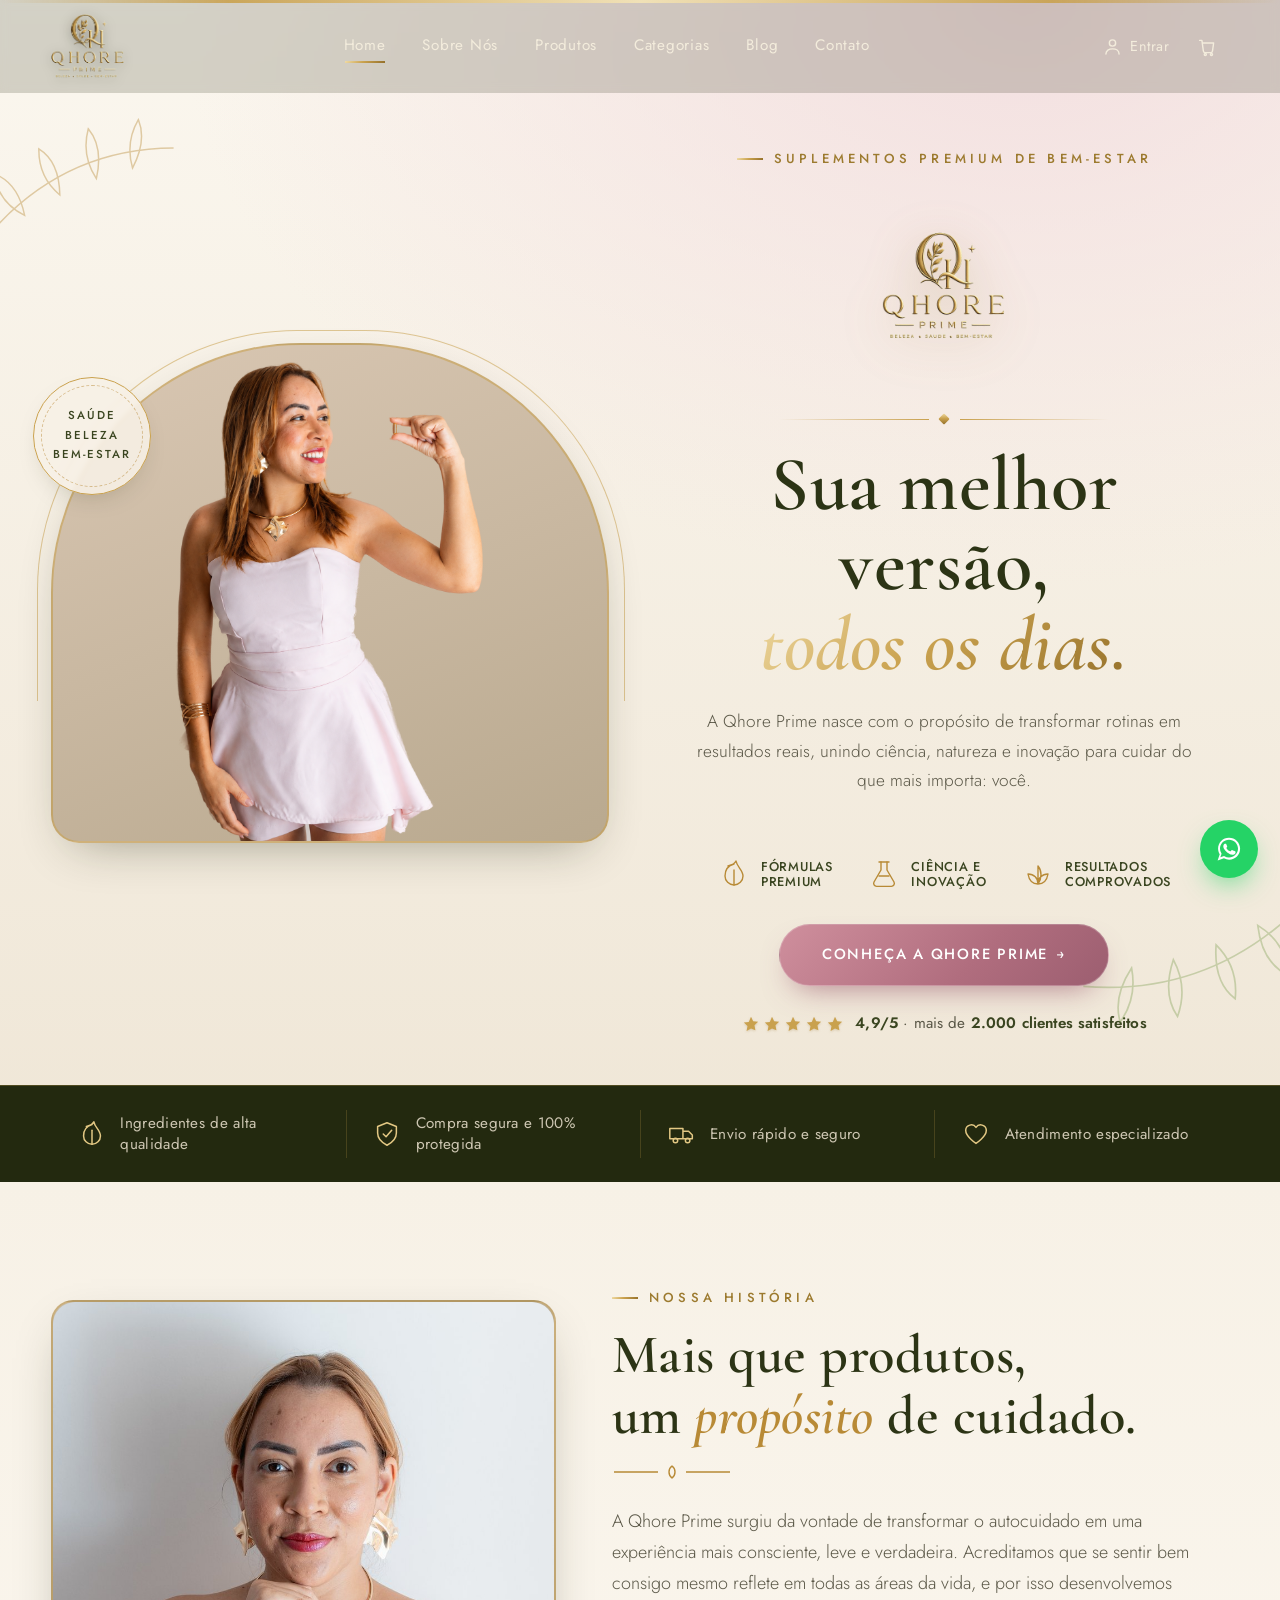
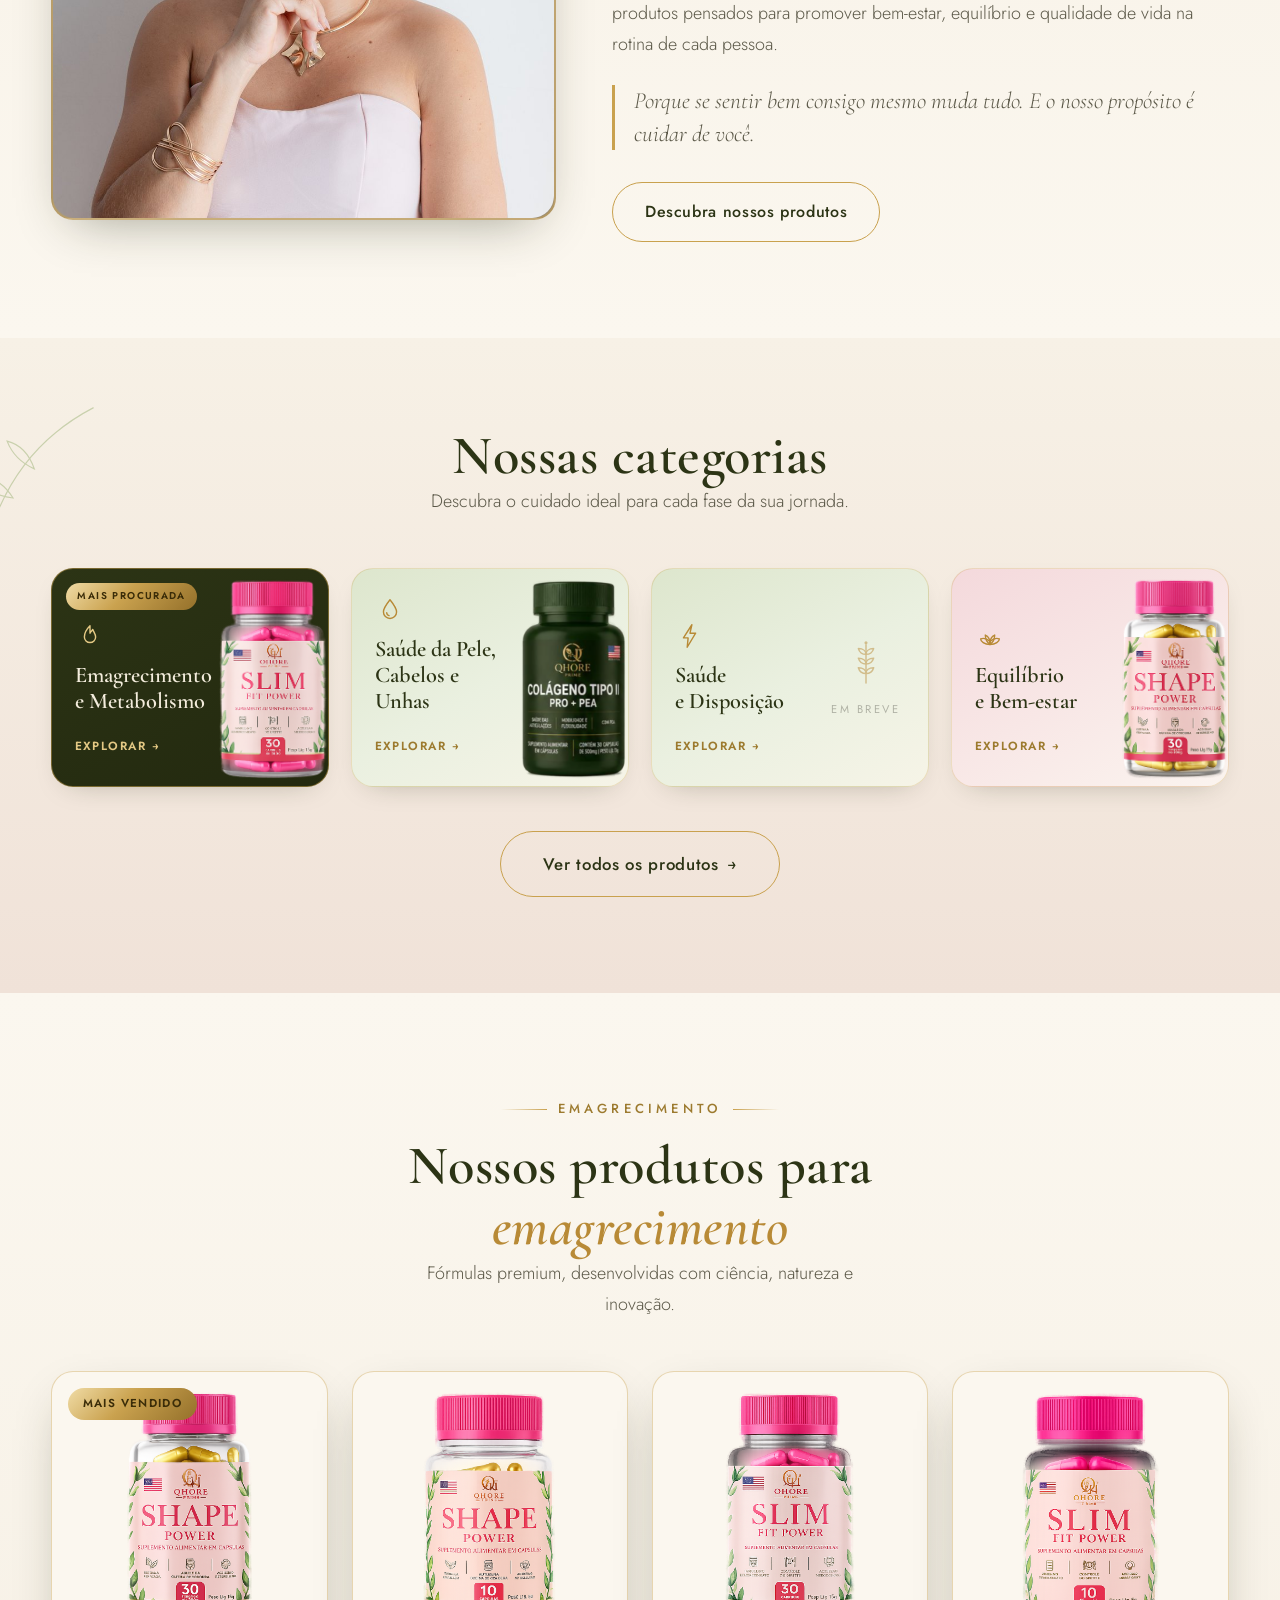
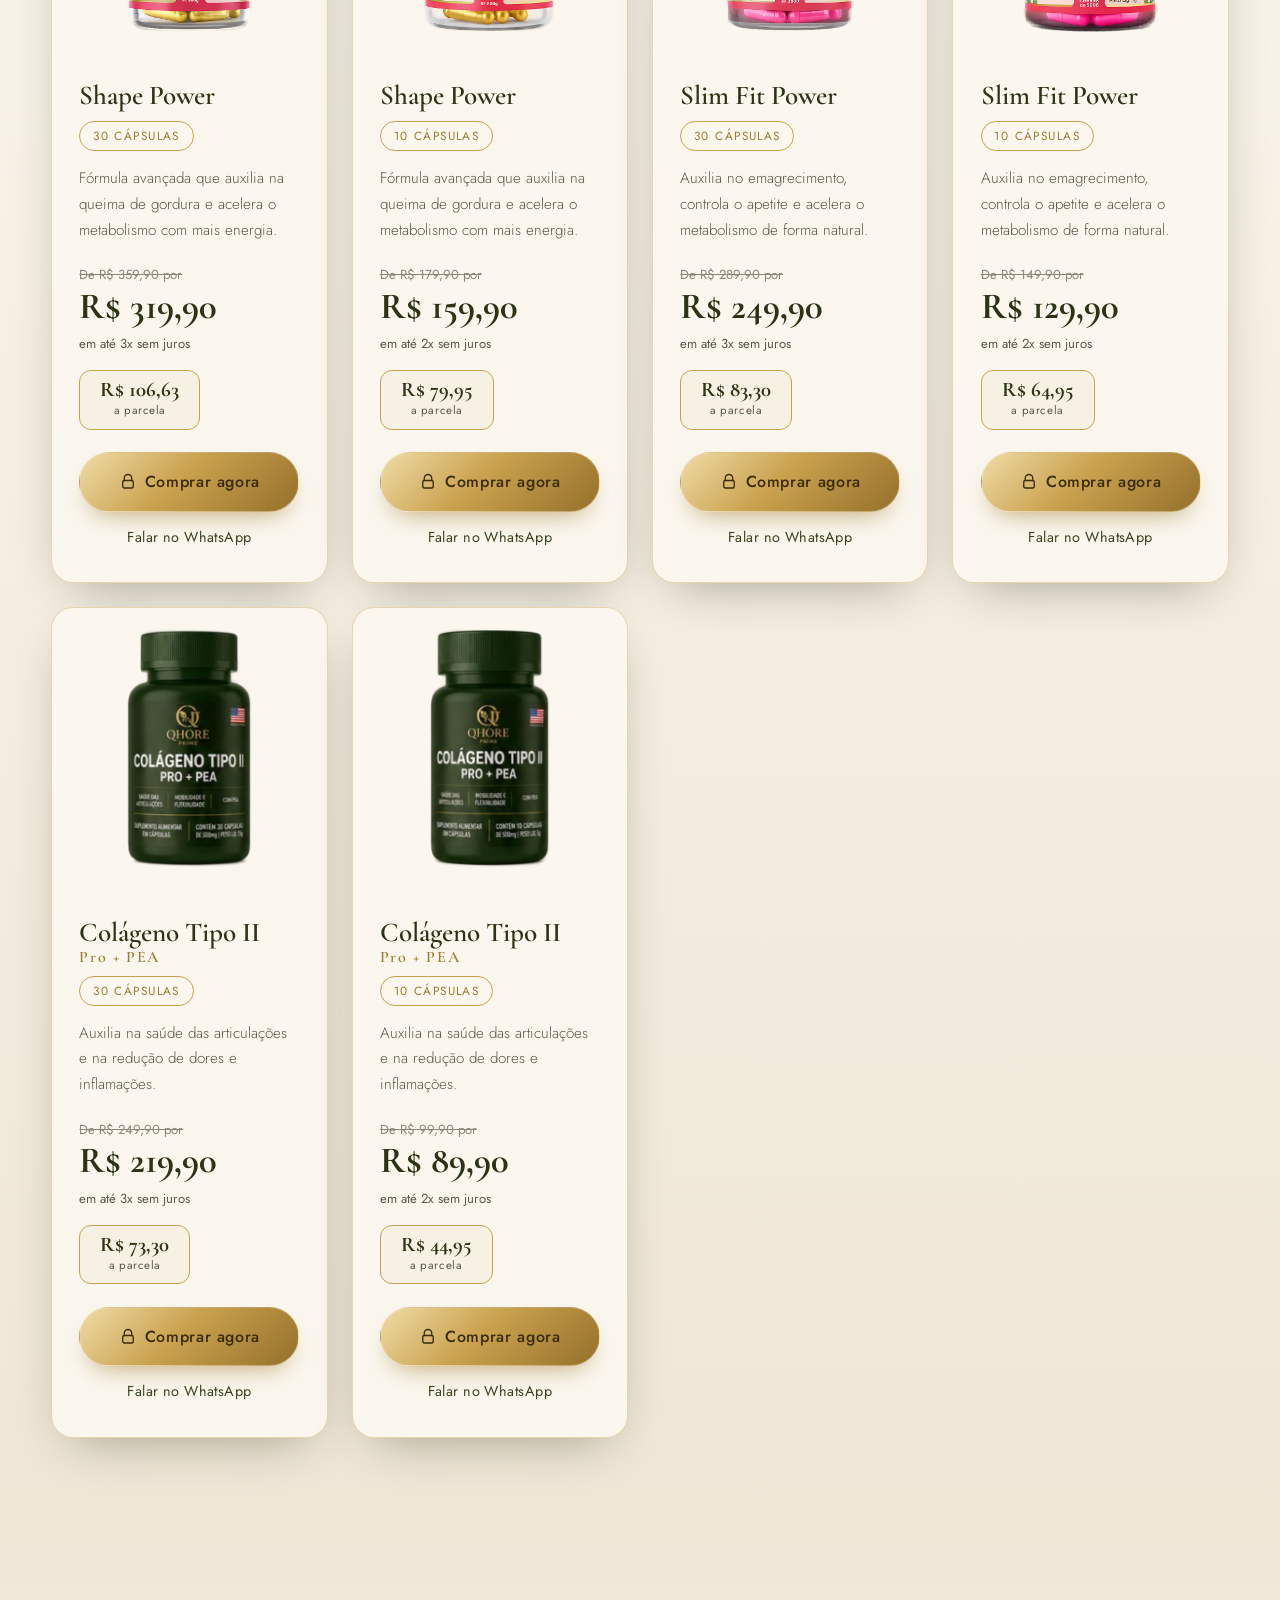
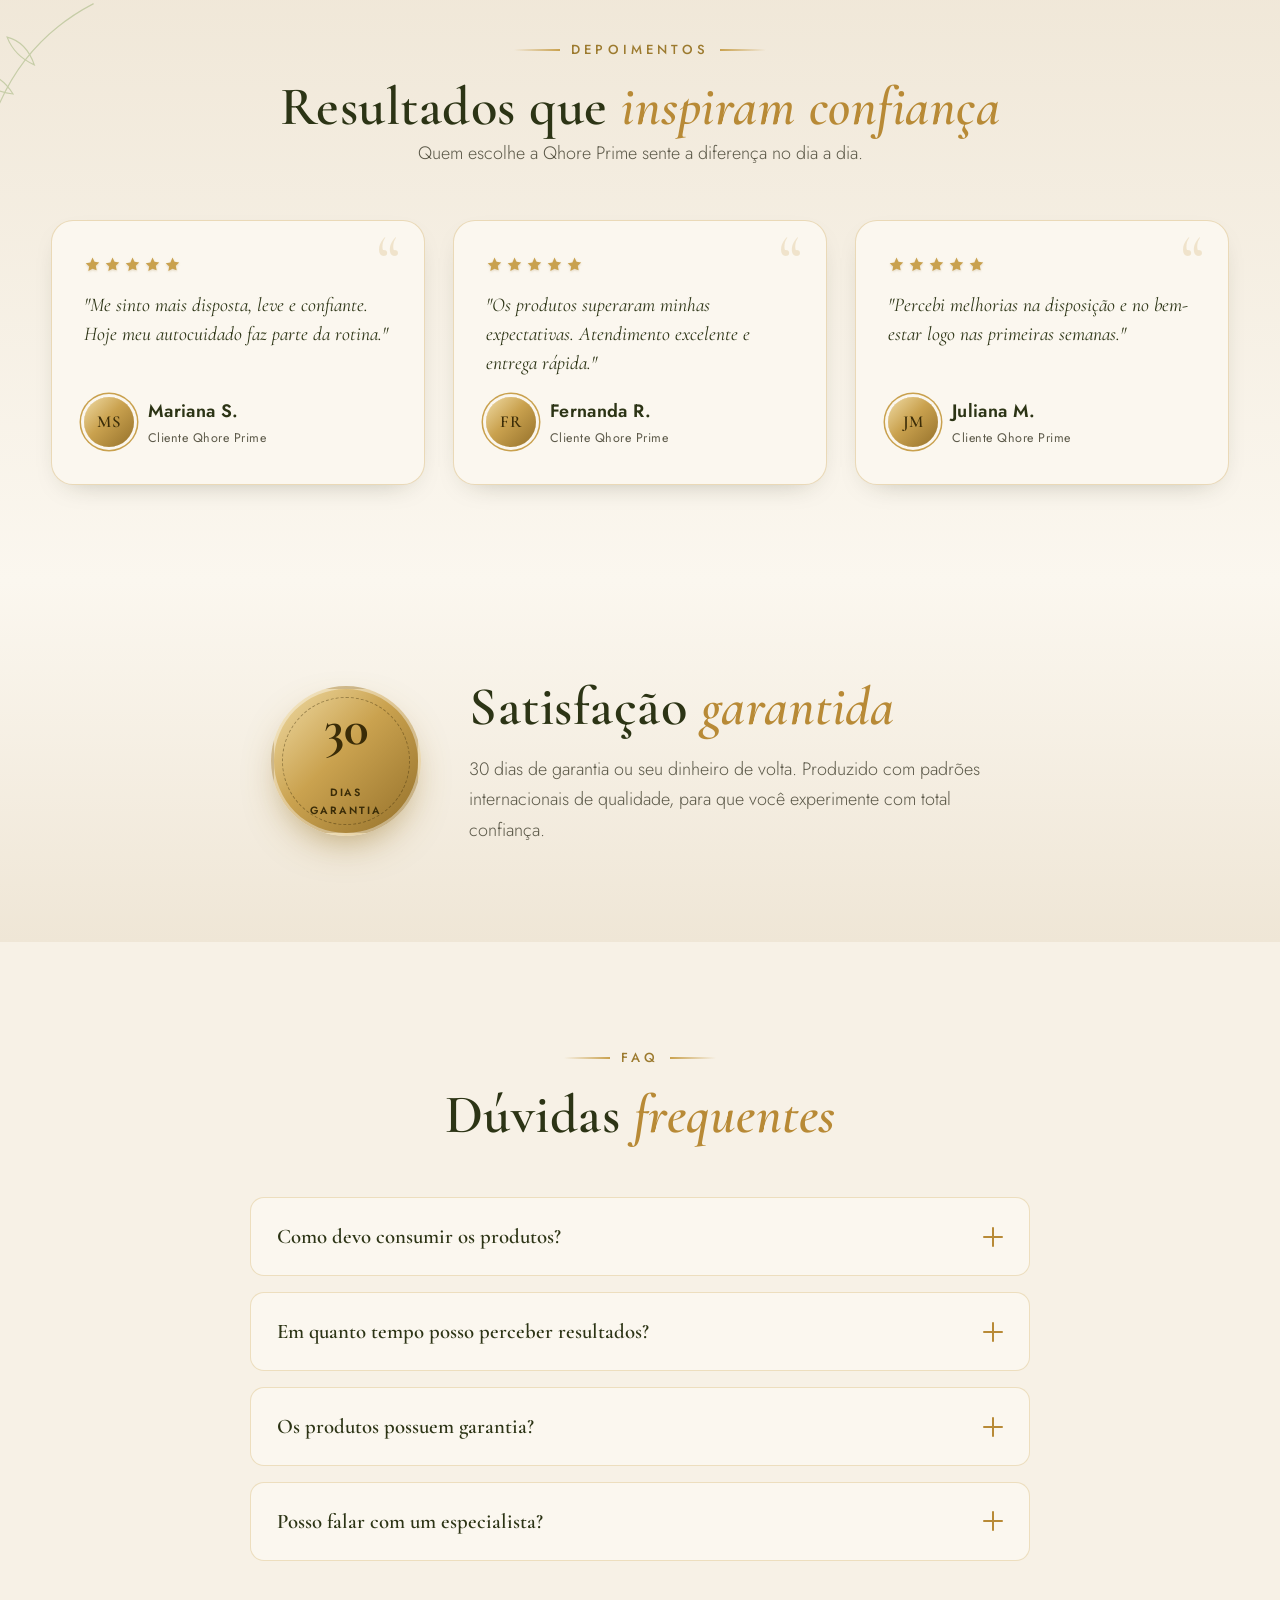
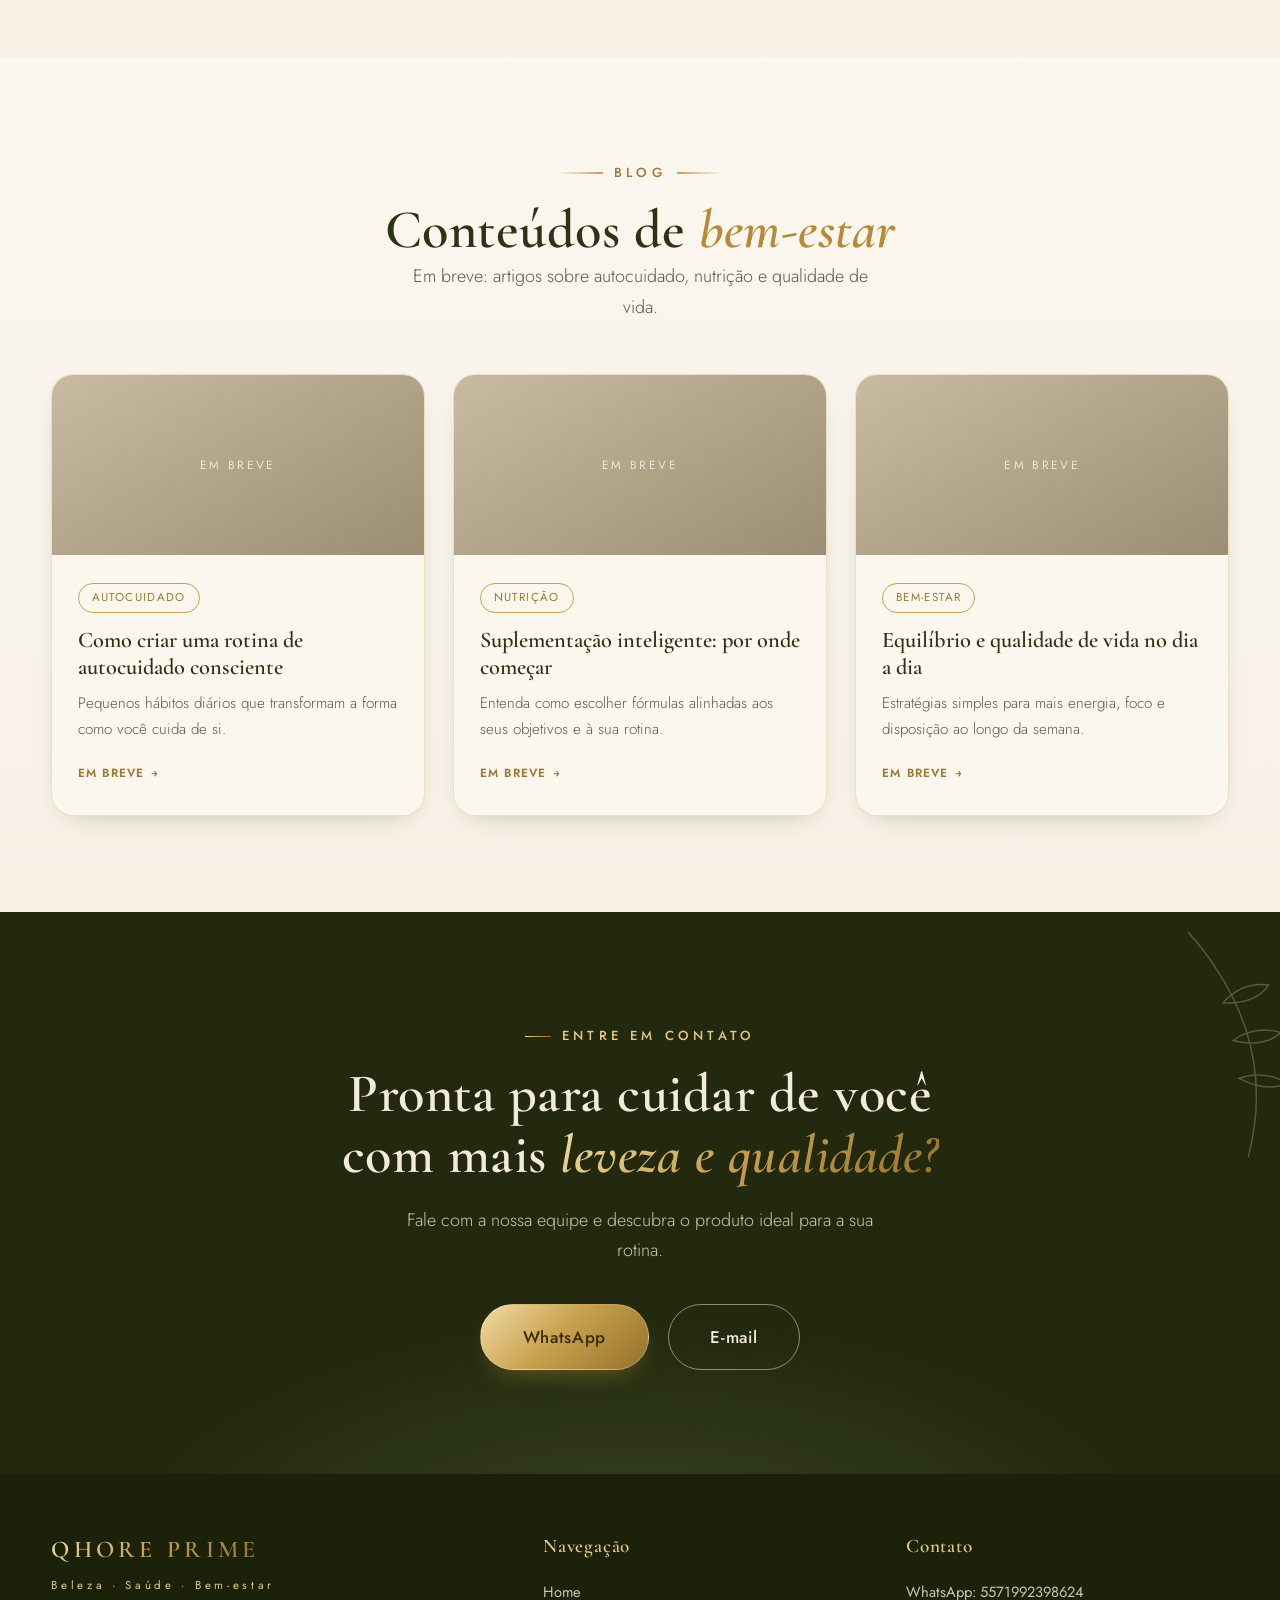
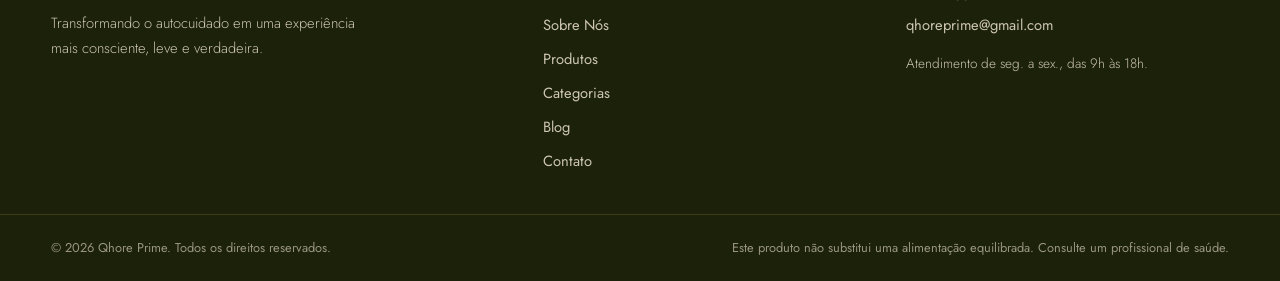
==== commit f7e6dfbc: "feat: improve header branding with optimized logo" ====
--- a/index.html
+++ b/index.html
@@ -49,31 +49,7 @@
   <header class="site-header" id="header">
     <div class="container header-inner">
       <a href="#home" class="brand" aria-label="Qhore Prime — início">
-        <span class="brand-mark" aria-hidden="true">
-          <!-- Monograma QH -->
-          <svg viewBox="0 0 64 64" width="46" height="46" role="img">
-            <defs>
-              <linearGradient id="goldBrand" x1="0" y1="0" x2="1" y2="1">
-                <stop offset="0%" stop-color="#e9d49a"/>
-                <stop offset="45%" stop-color="#c9a14e"/>
-                <stop offset="100%" stop-color="#9c7a2e"/>
-              </linearGradient>
-            </defs>
-            <g fill="none" stroke="url(#goldBrand)" stroke-width="2.4" stroke-linecap="round">
-              <ellipse cx="27" cy="27" rx="16" ry="20"/>
-              <path d="M34 40 q6 6 11 4" />
-              <path d="M40 22 v22 M40 32 h9 M49 22 v22"/>
-            </g>
-            <g stroke="url(#goldBrand)" stroke-width="1.6" stroke-linecap="round" fill="none">
-              <path d="M27 16 q3 9 0 22 M27 20 q5 1 8 5 M27 27 q5 0 8 4 M27 34 q5 -1 7 2"/>
-            </g>
-            <circle cx="50" cy="13" r="1.6" fill="url(#goldBrand)"/>
-          </svg>
-        </span>
-        <span class="brand-text">
-          <span class="brand-name">QHORE</span>
-          <span class="brand-sub">PRIME</span>
-        </span>
+        <img class="brand-logo" src="assets/img/logo-header.png" alt="Qhore Prime" width="612" height="538" />
       </a>
 
       <nav class="nav" id="nav" aria-label="Menu principal">
--- a/css/styles.css
+++ b/css/styles.css
@@ -135,6 +135,9 @@
 }
 .header-inner{display:flex;align-items:center;justify-content:space-between;gap:1rem}
 .brand{display:flex;align-items:center;gap:.6rem}
+/* Logo completa transparente no header */
+.brand-logo{display:block;height:64px;width:auto;object-fit:contain;
+  filter:drop-shadow(0 2px 6px rgba(0,0,0,.3))}
 .brand-mark{display:grid;place-items:center;filter:drop-shadow(0 2px 5px rgba(0,0,0,.3))}
 .brand-text{display:flex;flex-direction:column;line-height:1}
 .brand-name{
@@ -491,17 +494,30 @@
 }
 /* Menu hambúrguer a partir de 900px (7 itens + CTA não cabem inline antes disso) */
 @media (max-width:900px){
+  /* O backdrop-filter do header cria um containing block que prendia o
+     menu fixed à caixa do header (~70px) e cortava os links. Remover no
+     mobile faz o .nav voltar a se posicionar em relação ao viewport. */
+  .site-header{backdrop-filter:none;-webkit-backdrop-filter:none}
+
+  /* Menu mobile como overlay full-screen */
   .nav{
-    position:fixed;inset:0 0 0 auto;width:min(82%,330px);flex-direction:column;
-    align-items:flex-start;justify-content:flex-start;gap:.2rem;padding:6rem 1.6rem 2rem;
-    background:var(--green-900);transform:translateX(100%);transition:transform .4s;
-    box-shadow:-20px 0 50px -20px rgba(0,0,0,.6);overflow-y:auto;
+    position:fixed;inset:0;width:100%;height:100dvh;z-index:99;
+    flex-direction:column;align-items:stretch;justify-content:flex-start;gap:.1rem;
+    padding:5.4rem 1.5rem 2rem;
+    background:var(--green-900);transform:translateX(100%);transition:transform .35s ease;
+    overflow-y:auto;-webkit-overflow-scrolling:touch;overscroll-behavior:contain;
   }
   .nav.open{transform:none}
-  .nav-link{width:100%;font-size:1.1rem;padding:.85rem .5rem}
+  .nav-link{
+    width:100%;font-size:1.18rem;padding:1rem .4rem;
+    border-bottom:1px solid rgba(201,161,78,.16);
+  }
   .nav-link::after{display:none}
-  .nav-cta{margin:.6rem 0 0;width:100%;text-align:center;justify-content:center}
-  .nav-toggle{display:flex;z-index:101}
+  .nav-cta{margin:1rem 0 0;width:100%;text-align:center;justify-content:center;border-bottom:none}
+  /* marca e botão X precisam de position p/ o z-index valer e ficarem acima do overlay */
+  .brand{position:relative;z-index:101}
+  .brand-logo{height:58px}
+  .nav-toggle{display:flex;position:relative;z-index:101}
   .nav-toggle.active span:nth-child(1){transform:translateY(7px) rotate(45deg)}
   .nav-toggle.active span:nth-child(2){opacity:0}
   .nav-toggle.active span:nth-child(3){transform:translateY(-7px) rotate(-45deg)}
@@ -513,6 +529,7 @@
   .hero-actions{flex-direction:column}
   .hero-actions .btn{width:100%}
   .header-action span{display:none}
+  .brand-logo{height:48px}
   .footer-grid{grid-template-columns:1fr}
   .footer-bottom .container{flex-direction:column;text-align:center}
   .guarantee-inner{text-align:center;flex-direction:column}
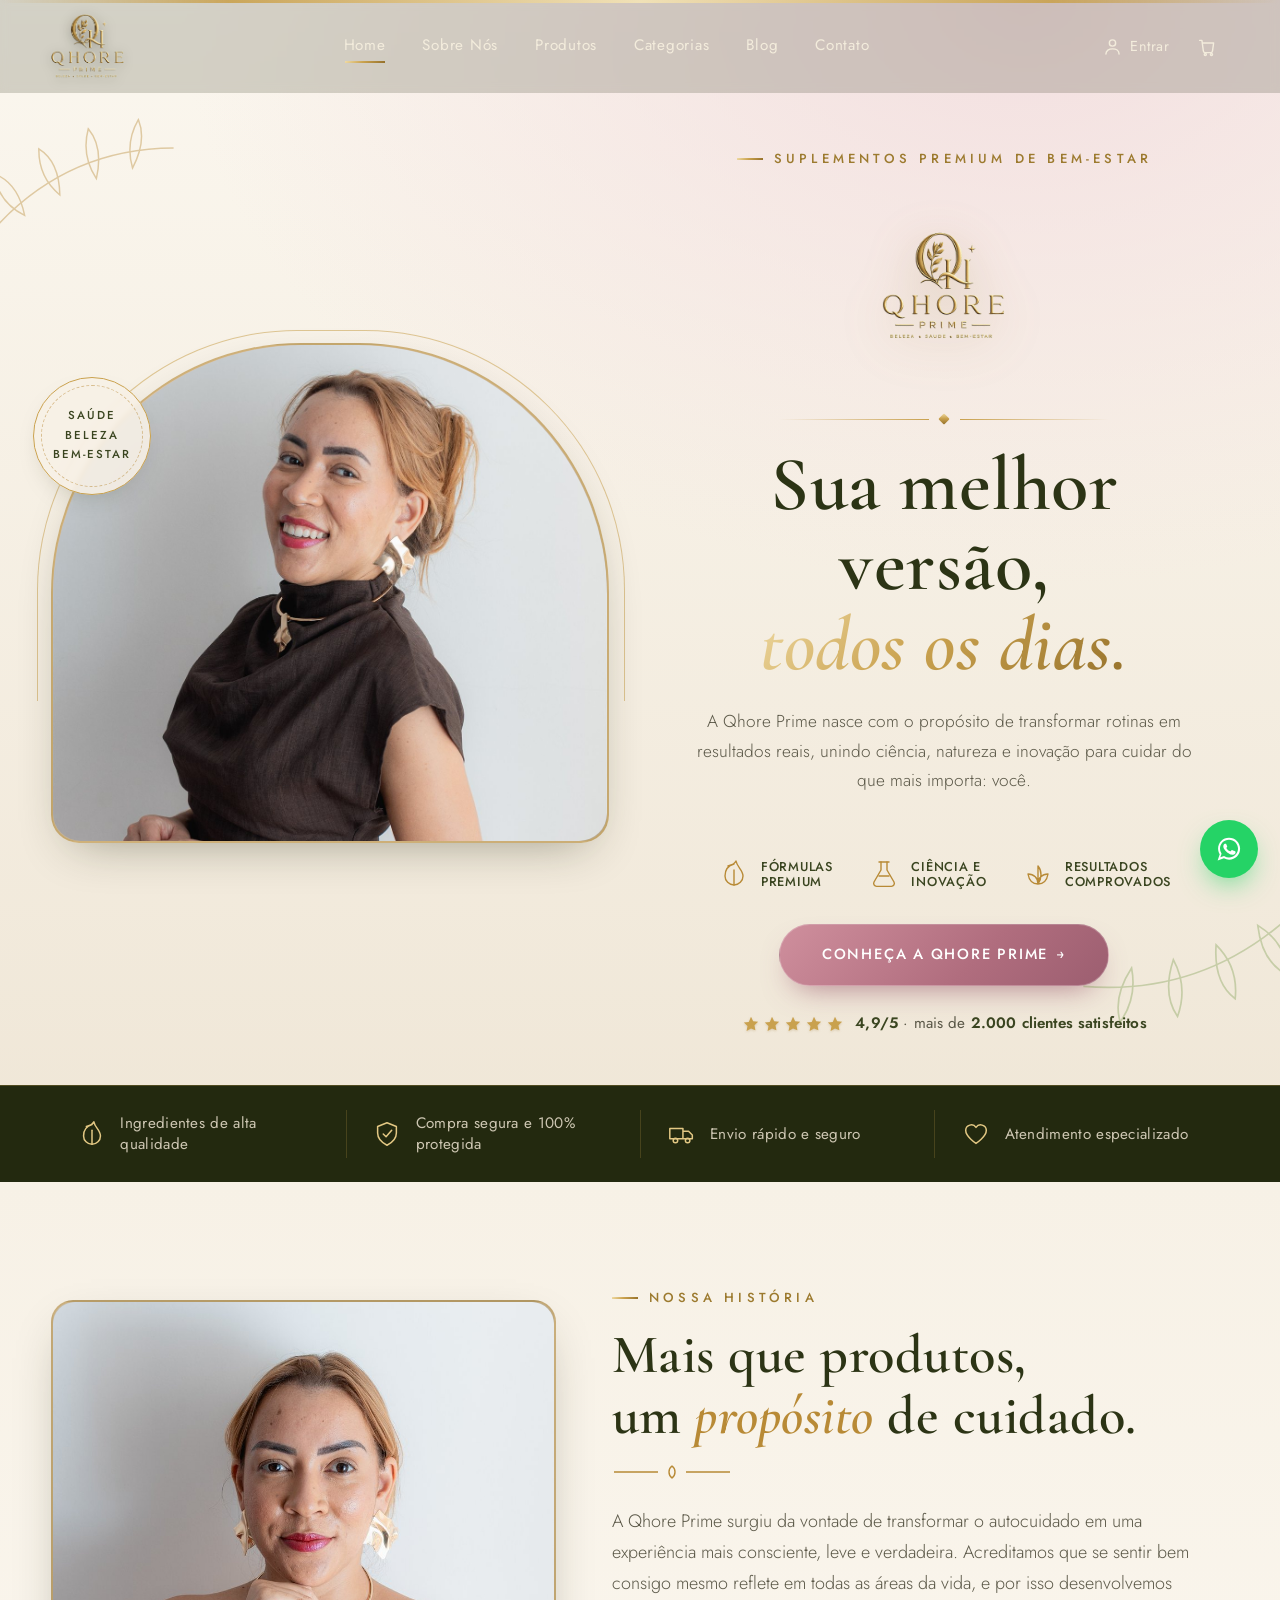
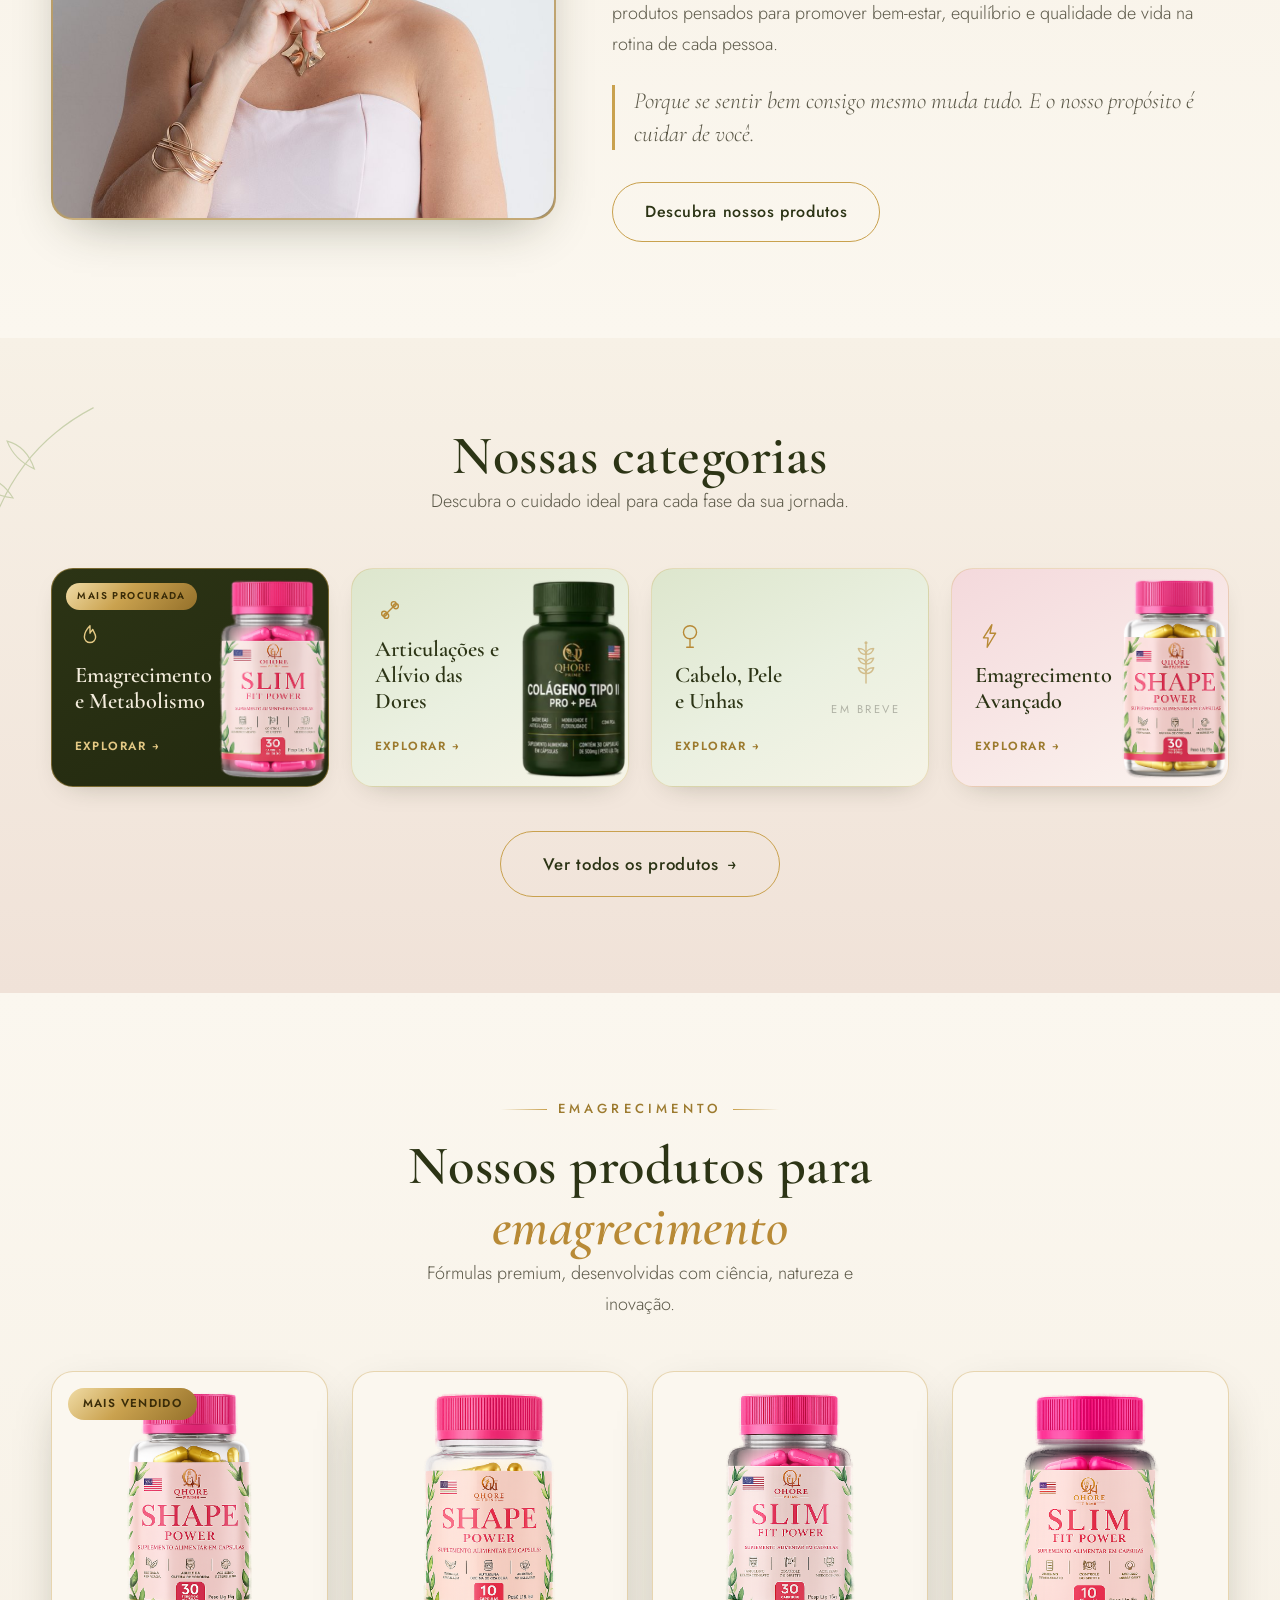
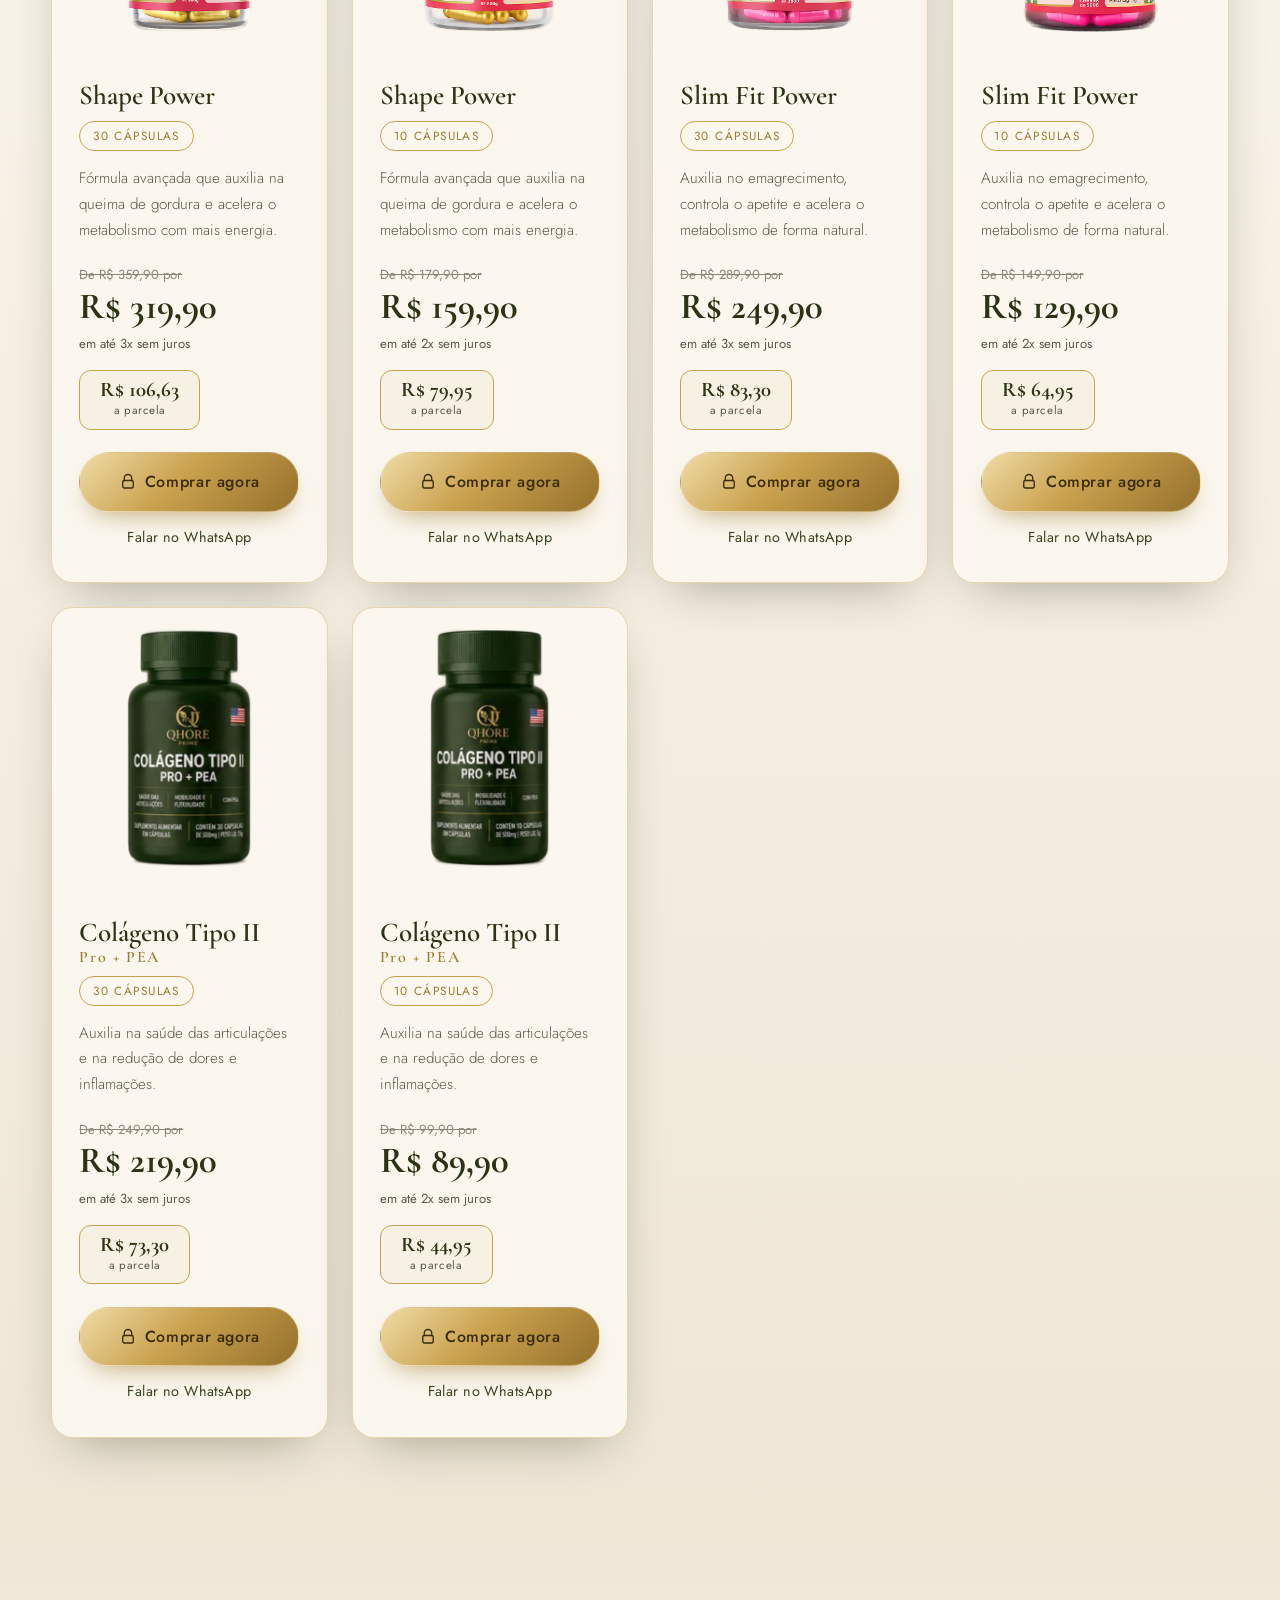
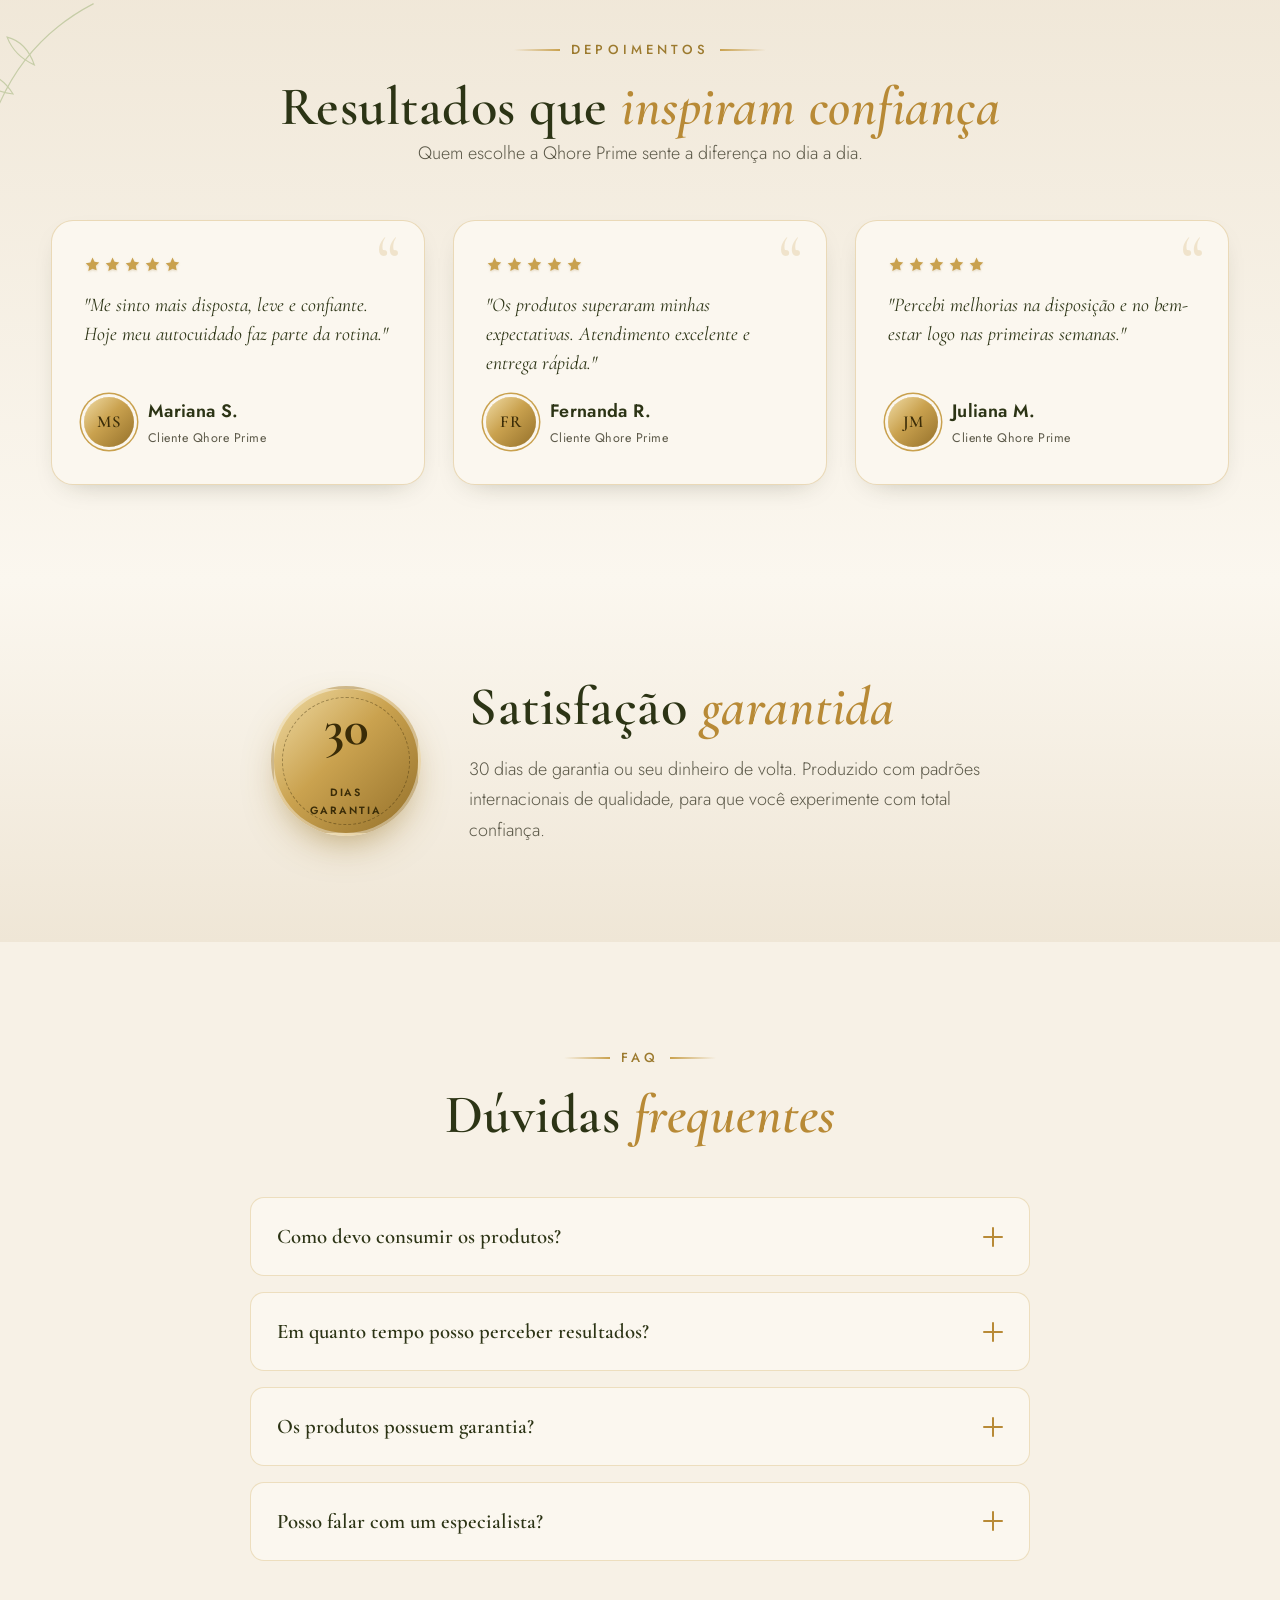
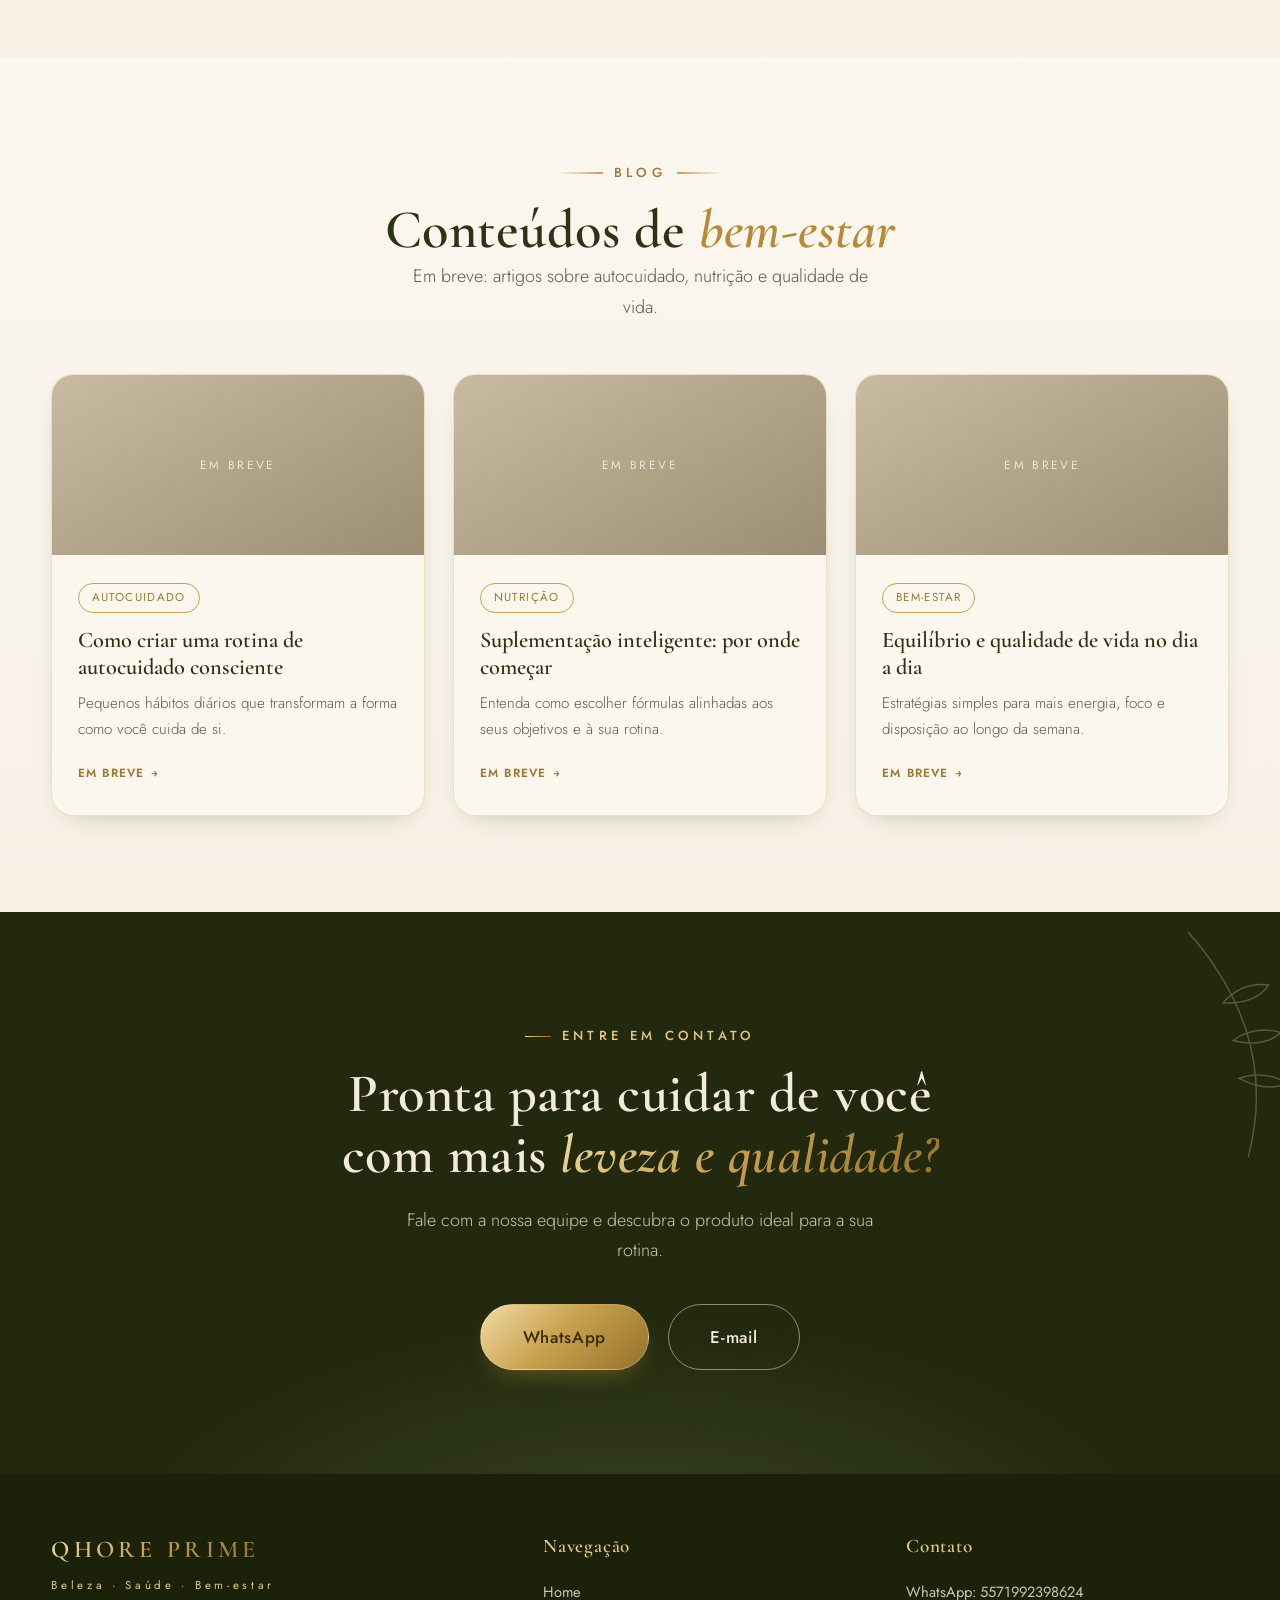
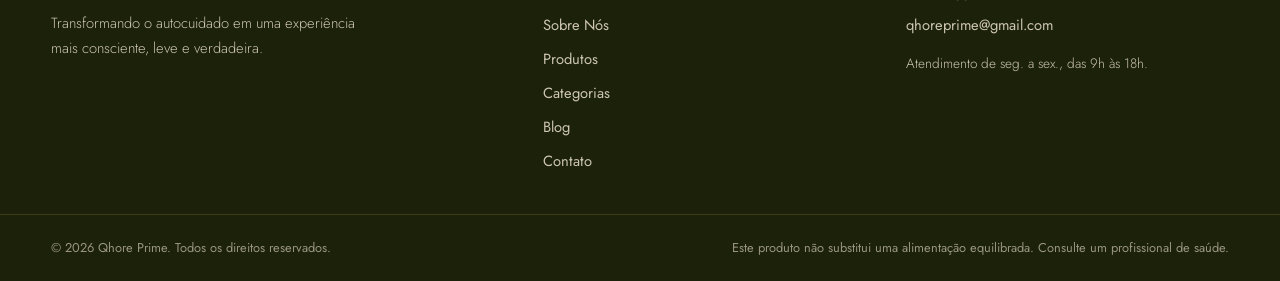
==== commit 0cf3cc24: "feat: finalizar Qhore Prime para produção Co-Authored-By: Claude Opus 4.8 <noreply@anthropic.com>" ====
--- a/index.html
+++ b/index.html
@@ -151,10 +151,10 @@
       </div>
 
       <div class="hero-visual reveal">
-        <div class="hero-photo hero-photo--person imgbox">
-          <img class="real-img" src="assets/img/hero.png" alt="Mulher Qhore Prime — bem-estar e autocuidado"
+        <div class="hero-photo imgbox">
+          <img class="real-img" src="assets/img/hero-foto.jpg" alt="Mulher Qhore Prime — bem-estar e autocuidado"
                onerror="this.closest('.imgbox').classList.add('no-img')" />
-          <span class="ph-fallback">Imagem feminina / lifestyle<br><small>assets/img/hero.png</small></span>
+          <span class="ph-fallback">Imagem feminina / lifestyle<br><small>assets/img/hero-foto.jpg</small></span>
         </div>
         <div class="hero-product imgbox">
           <img class="real-img" src="assets/img/hero-produto.png" alt="Produto Qhore Prime em destaque"
@@ -244,8 +244,8 @@
 
         <a class="cat-card cat-card--green reveal" href="categoria-alivio-das-dores.html">
           <div class="cat-card__text">
-            <span class="cat-ico" aria-hidden="true"><svg viewBox="0 0 32 32"><path d="M16 5c4 5 7 9 7 13a7 7 0 0 1-14 0c0-4 3-8 7-13z"/><path d="M12.5 19a3.2 3.2 0 0 0 2.5 3"/></svg></span>
-            <h3>Saúde da Pele,<br>Cabelos e Unhas</h3>
+            <span class="cat-ico" aria-hidden="true"><svg viewBox="0 0 32 32"><path d="M12.5 19.5 19.5 12.5"/><circle cx="9.7" cy="20" r="2.6"/><circle cx="12" cy="22.3" r="2.6"/><circle cx="20" cy="9.7" r="2.6"/><circle cx="22.3" cy="12" r="2.6"/></svg></span>
+            <h3>Articulações e<br>Alívio das Dores</h3>
             <span class="cat-link">Explorar <i>→</i></span>
           </div>
           <div class="cat-card__img imgbox">
@@ -257,21 +257,21 @@
 
         <a class="cat-card cat-card--green reveal" href="#produtos">
           <div class="cat-card__text">
-            <span class="cat-ico" aria-hidden="true"><svg viewBox="0 0 32 32"><path d="M18 4 9 18h5l-1 10 9-15h-6z"/></svg></span>
-            <h3>Saúde<br>e Disposição</h3>
+            <span class="cat-ico" aria-hidden="true"><svg viewBox="0 0 32 32"><circle cx="16" cy="12" r="7"/><path d="M16 19v9"/><path d="M12.5 28h7"/></svg></span>
+            <h3>Cabelo, Pele<br>e Unhas</h3>
             <span class="cat-link">Explorar <i>→</i></span>
           </div>
-          <div class="cat-card__img imgbox">
-            <img class="real-img" src="assets/img/imunoprime-fort.png" alt="Imunoprime Fort" loading="lazy" decoding="async"
-                 onerror="this.closest('.imgbox').classList.add('no-img')" />
-            <span class="ph-fallback"><small>imunoprime-fort.png</small></span>
+          <div class="cat-card__img imgbox no-img">
+            <img class="real-img" src="assets/img/cabelo-pele-unhas.png" alt="" loading="lazy" decoding="async"
+                 onerror="this.closest('.imgbox').classList.add('no-img')" />
+            <span class="ph-fallback"><small>cabelo-pele-unhas.png</small></span>
           </div>
         </a>
 
         <a class="cat-card reveal" href="#produtos">
           <div class="cat-card__text">
-            <span class="cat-ico" aria-hidden="true"><svg viewBox="0 0 32 32"><path d="M16 25c-6 0-10-3-10-6 3-1 7 0 10 3 3-3 7-4 10-3 0 3-4 6-10 6z"/><path d="M16 25c-3-2-5-6-5-10 3 1 5 5 5 10zM16 25c3-2 5-6 5-10-3 1-5 5-5 10z"/></svg></span>
-            <h3>Equilíbrio<br>e Bem-estar</h3>
+            <span class="cat-ico" aria-hidden="true"><svg viewBox="0 0 32 32"><path d="M18 4 9 18h5l-1 10 9-15h-6z"/></svg></span>
+            <h3>Emagrecimento<br>Avançado</h3>
             <span class="cat-link">Explorar <i>→</i></span>
           </div>
           <div class="cat-card__img imgbox">
--- a/css/styles.css
+++ b/css/styles.css
@@ -577,8 +577,8 @@
 .story-photo--person .real-img{object-fit:contain;object-position:bottom center}
 /* Sobre Nós: retrato emoldurado (cover) com o rosto bem enquadrado */
 .story-photo .real-img{object-position:50% 14%}
-/* mantém o rosto enquadrado dentro do arco do hero */
-.hero-photo .real-img{object-position:50% 28%}
+/* mantém o rosto enquadrado dentro do arco do hero (ajustado p/ não cortar o topo da cabeça em telas largas/tablet) */
+.hero-photo .real-img{object-position:50% 14%}
 /* modelo recortada (PNG sem fundo): figura inteira, apoiada e centralizada no arco */
 .hero-photo--person .real-img{object-fit:contain;object-position:bottom center;padding:16px 10px 0}
 /* produtos / frascos -> contain (frasco inteiro) */
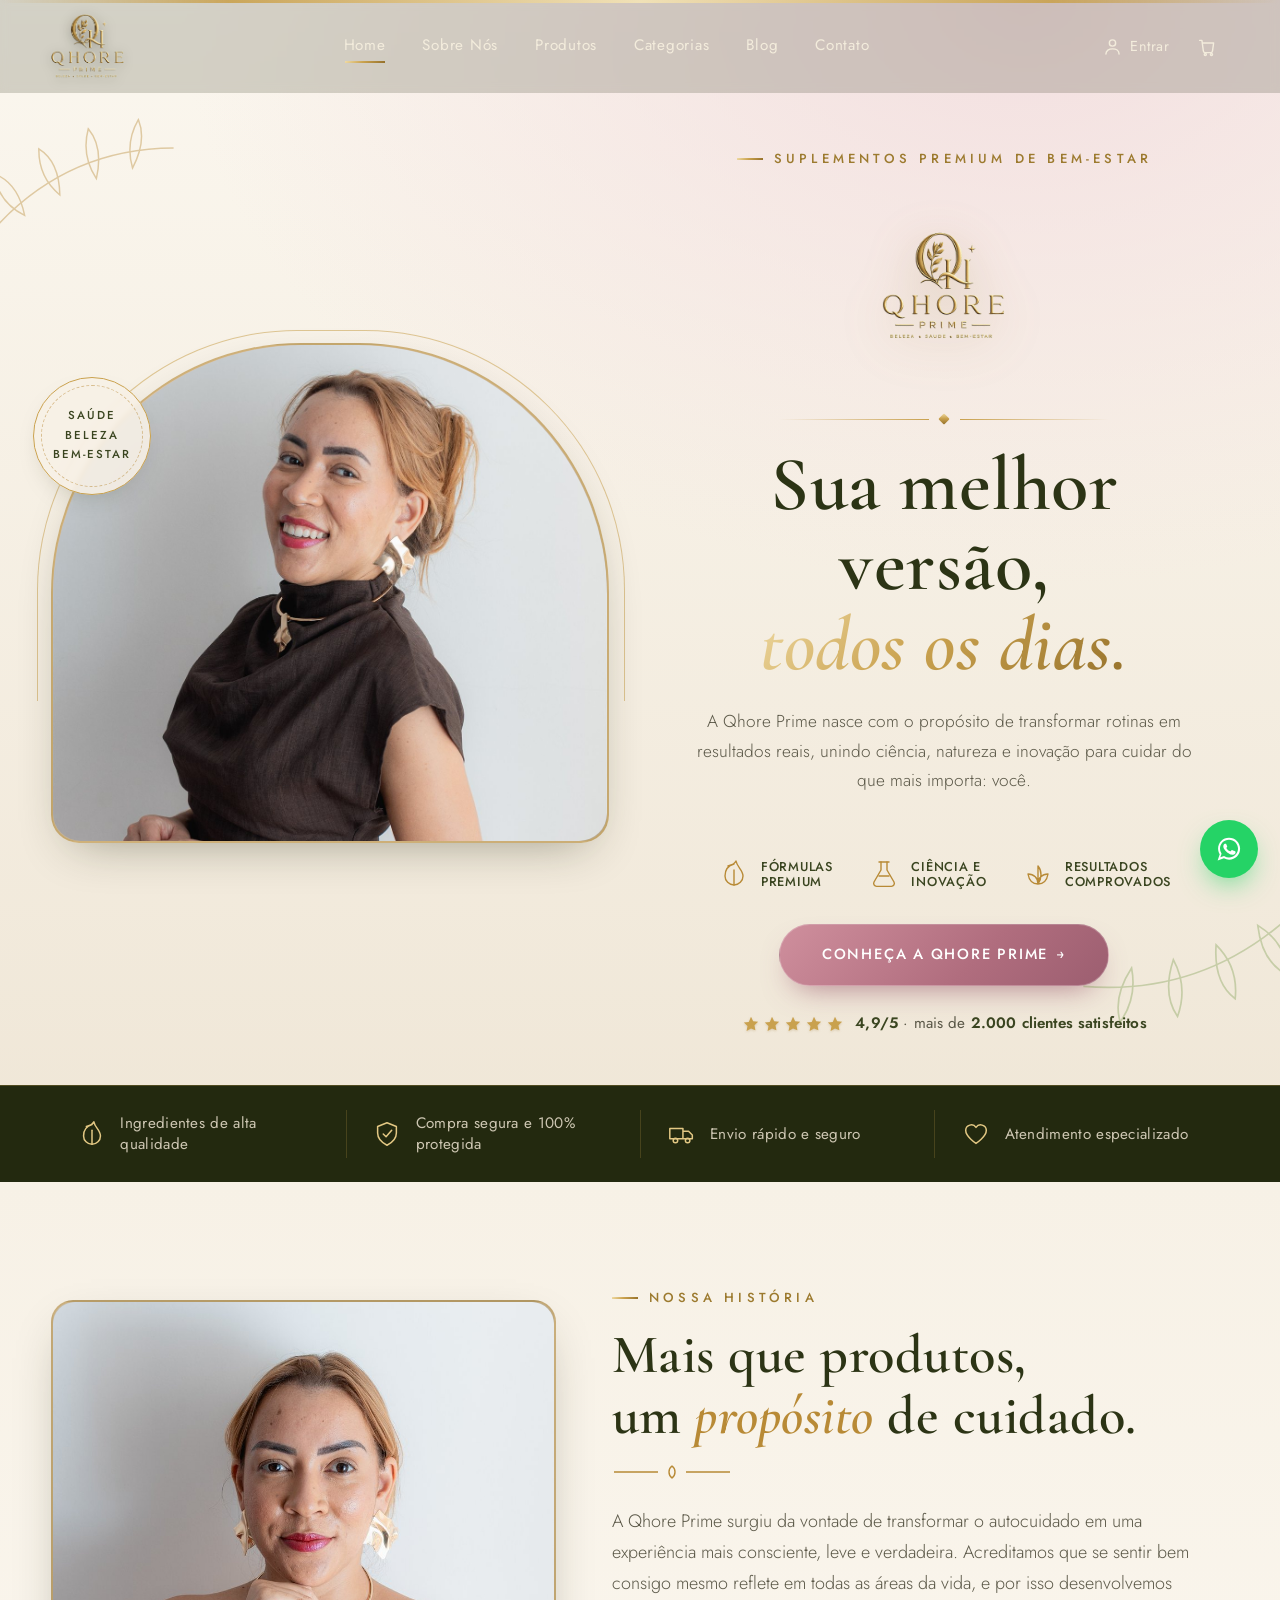
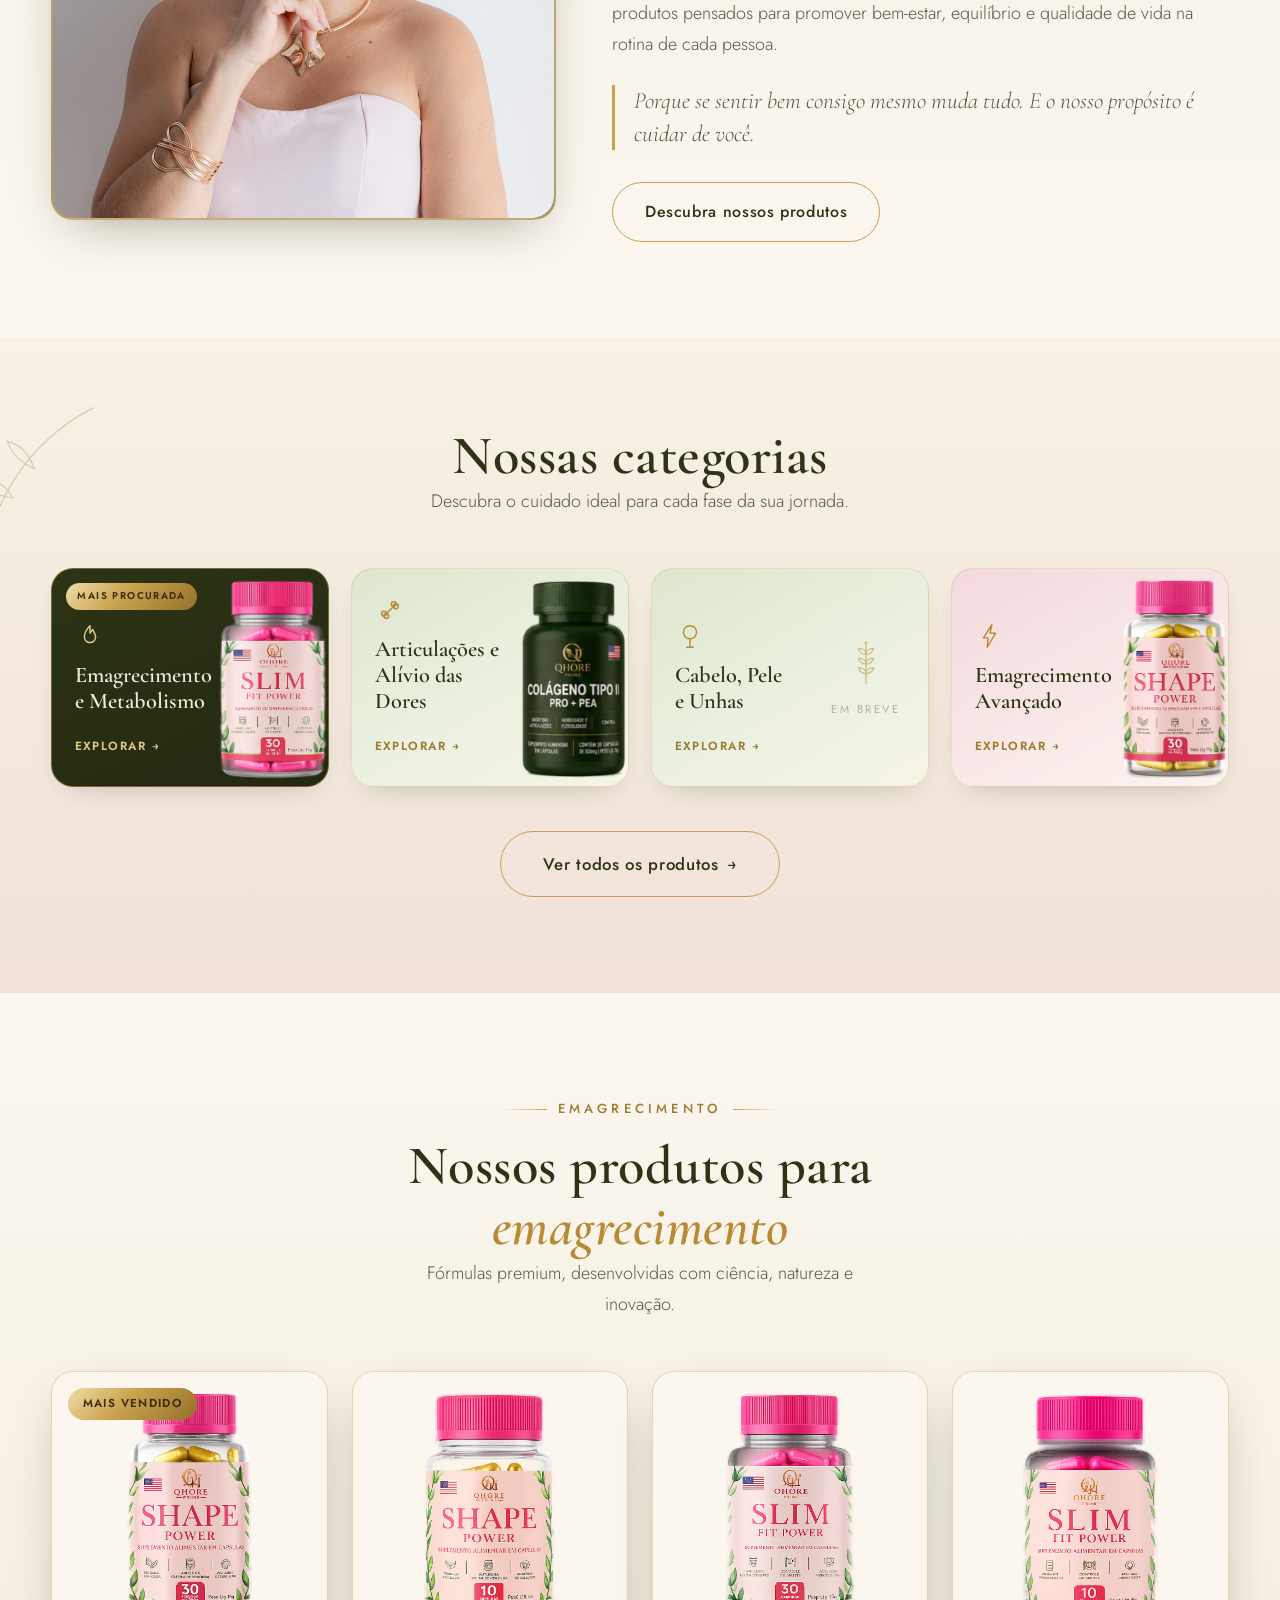
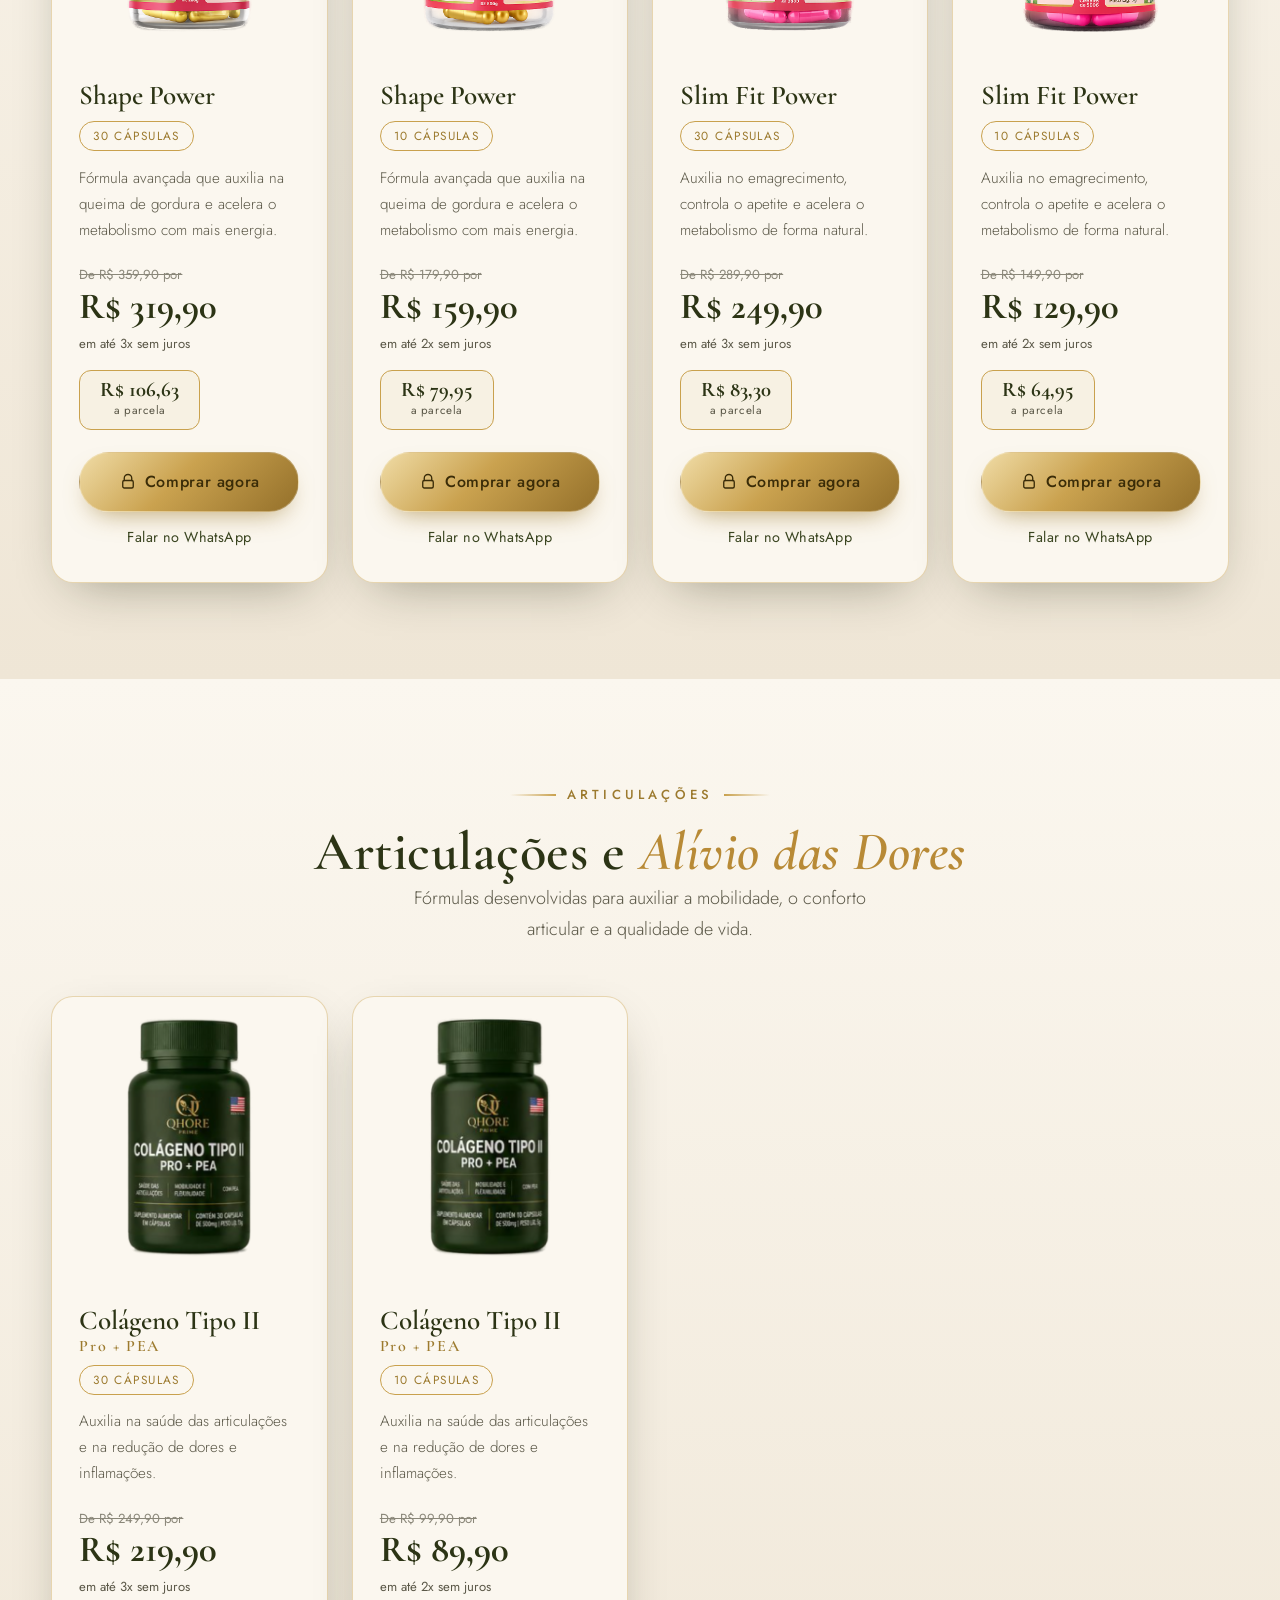
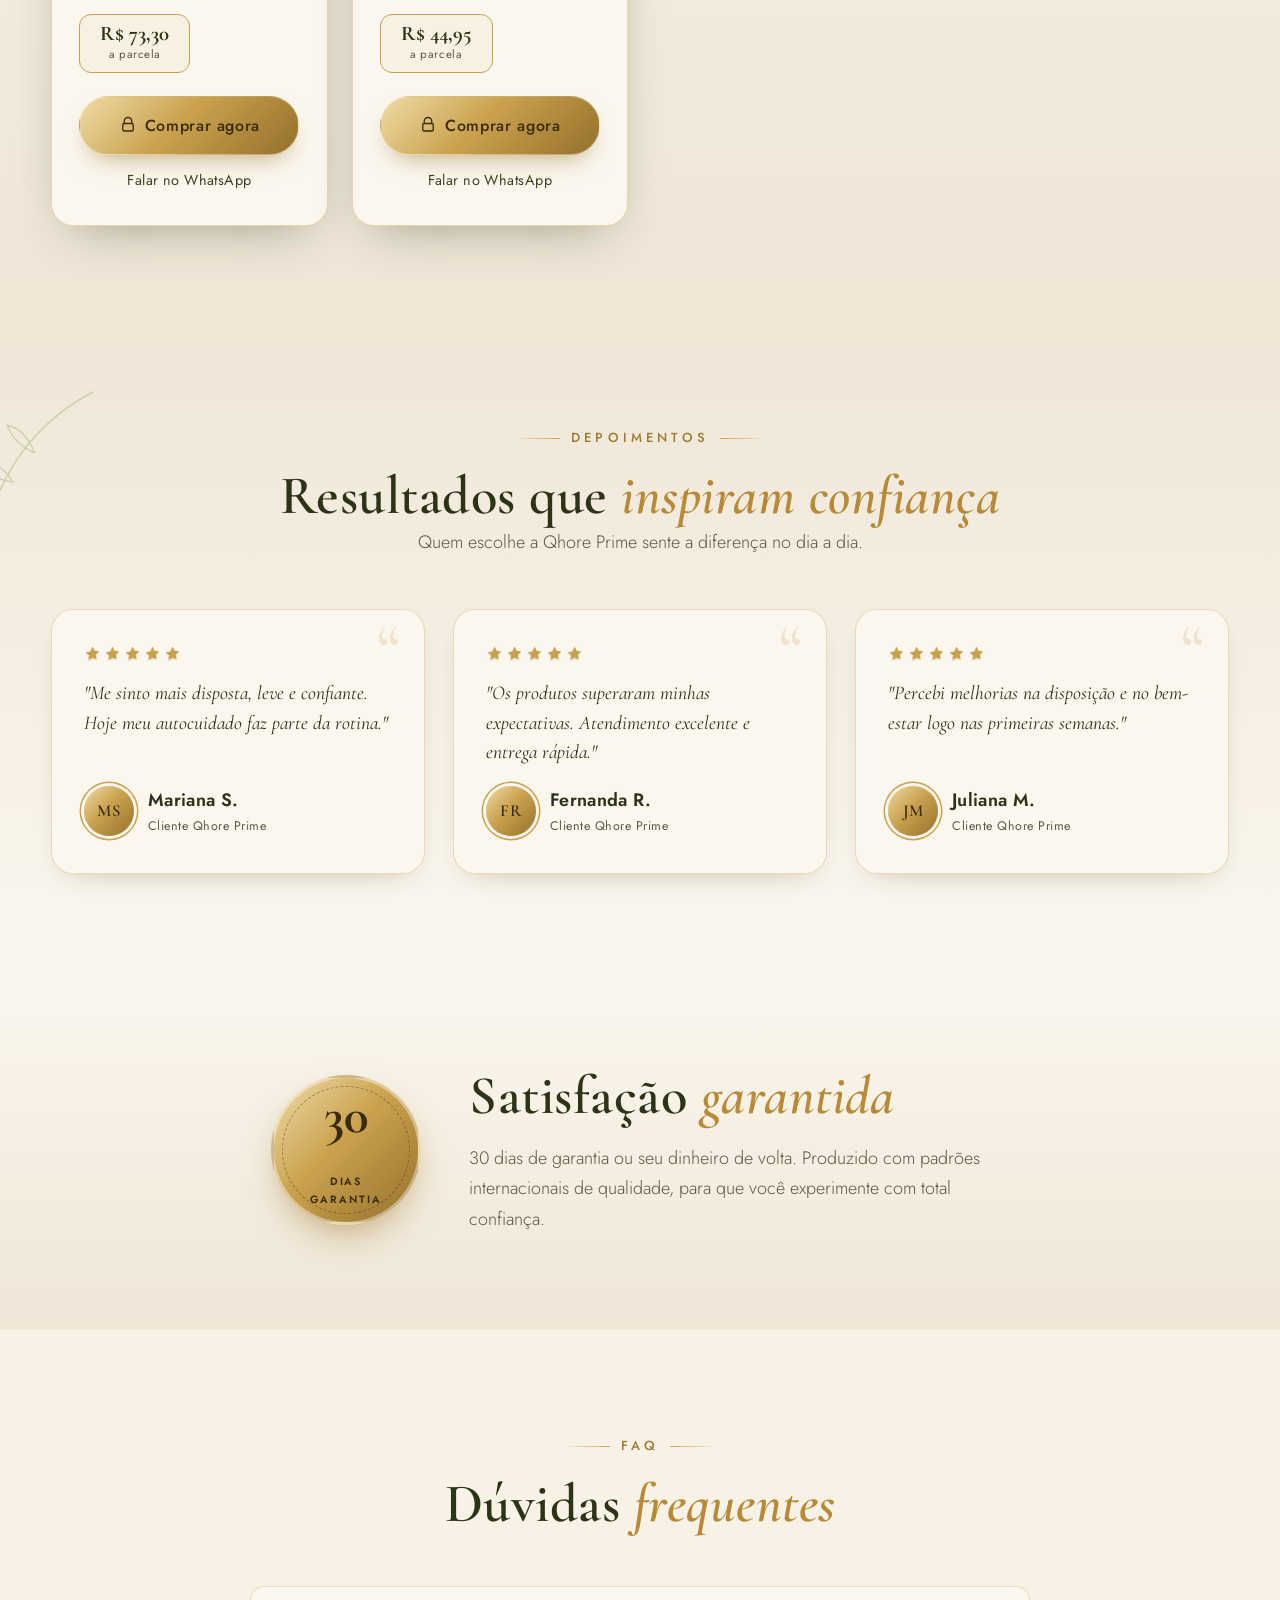
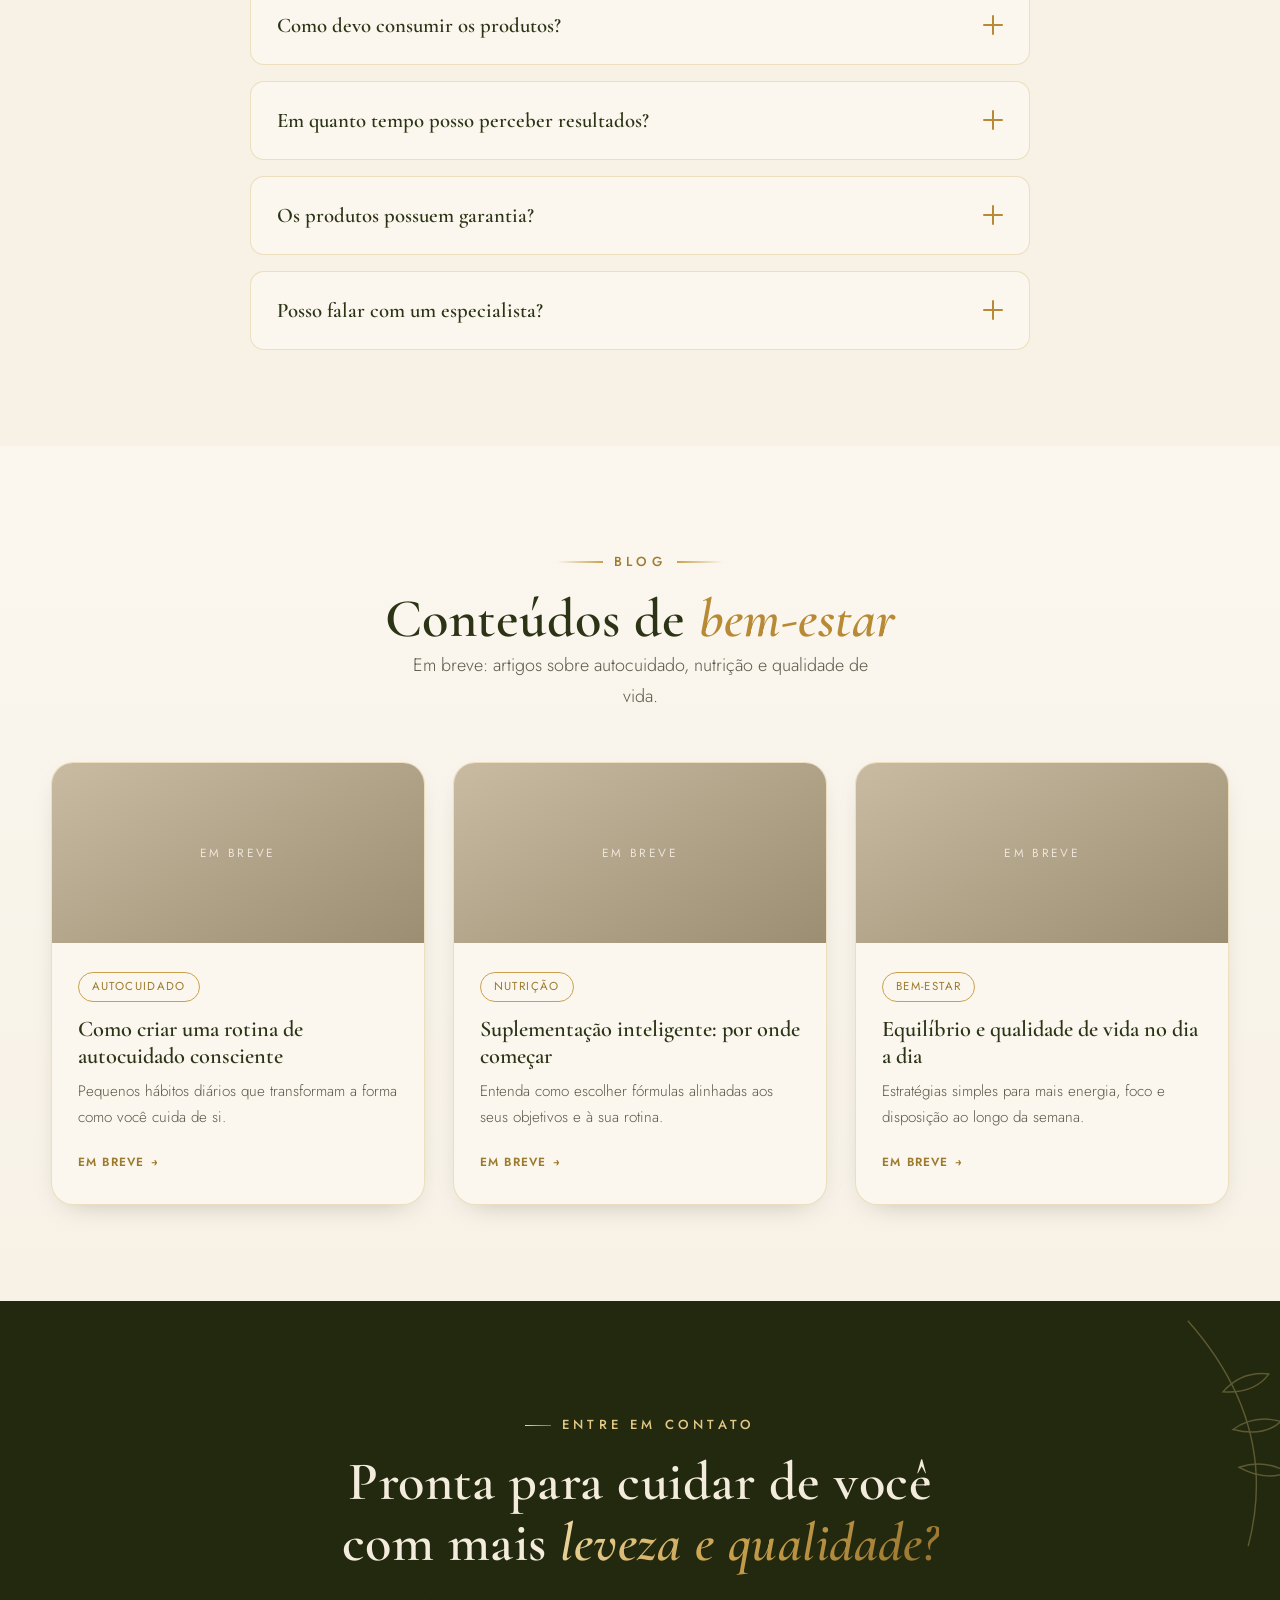
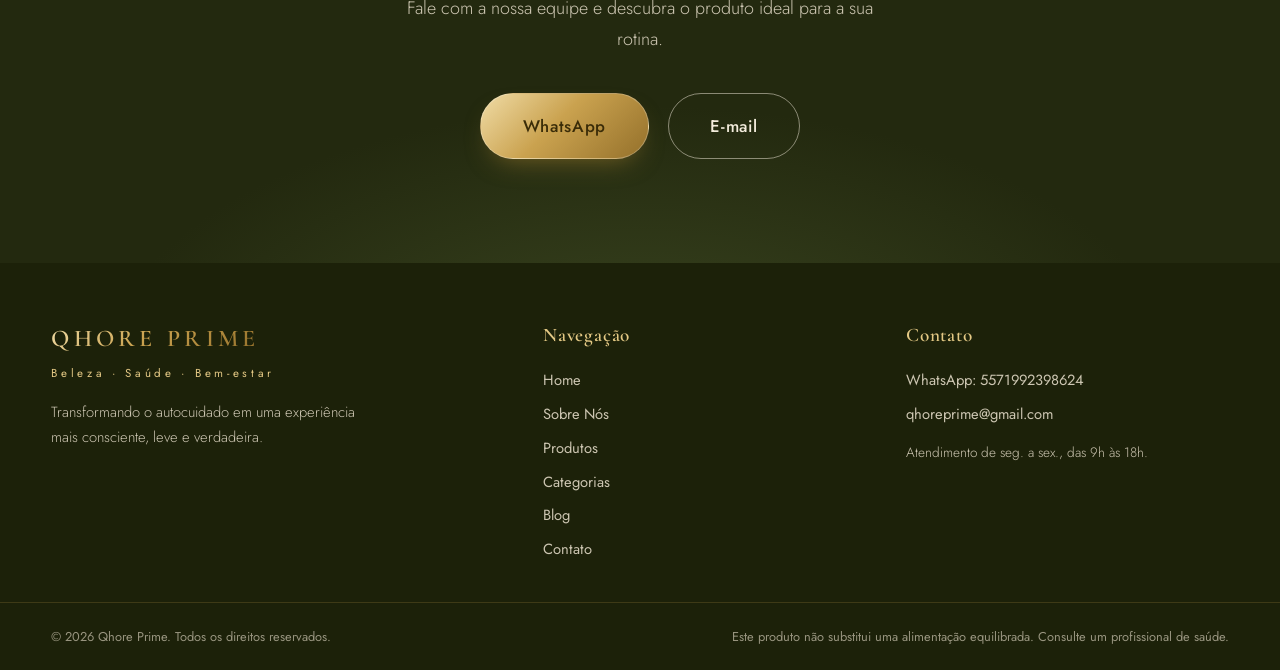
==== commit 70ea233d: "release: qhore prime production Co-Authored-By: Claude Opus 4.8 <noreply@anthropic.com>" ====
--- a/index.html
+++ b/index.html
@@ -386,7 +386,20 @@
             <a class="wpp-link" href="https://wa.me/5571992398624?text=Ol%C3%A1!%20Tenho%20interesse%20no%20Slim%20Fit%20Power%20%2810%20c%C3%A1psulas%29." target="_blank" rel="noopener">Falar no WhatsApp</a>
           </div>
         </article>
-
+      </div>
+    </div>
+  </section>
+
+  <!-- ============ PRODUTOS — ARTICULAÇÕES E ALÍVIO DAS DORES ============ -->
+  <section class="products" id="articulacoes">
+    <div class="container">
+      <header class="section-head reveal">
+        <span class="eyebrow flourish">Articulações</span>
+        <h2 class="section-title">Articulações e <em>Alívio das Dores</em></h2>
+        <p class="section-lead">Fórmulas desenvolvidas para auxiliar a mobilidade, o conforto articular e a qualidade de vida.</p>
+      </header>
+
+      <div class="prod-grid">
         <!-- Colágeno Tipo II Pro + PEA 30 cápsulas -->
         <article class="prod-card reveal">
           <div class="prod-img imgbox">
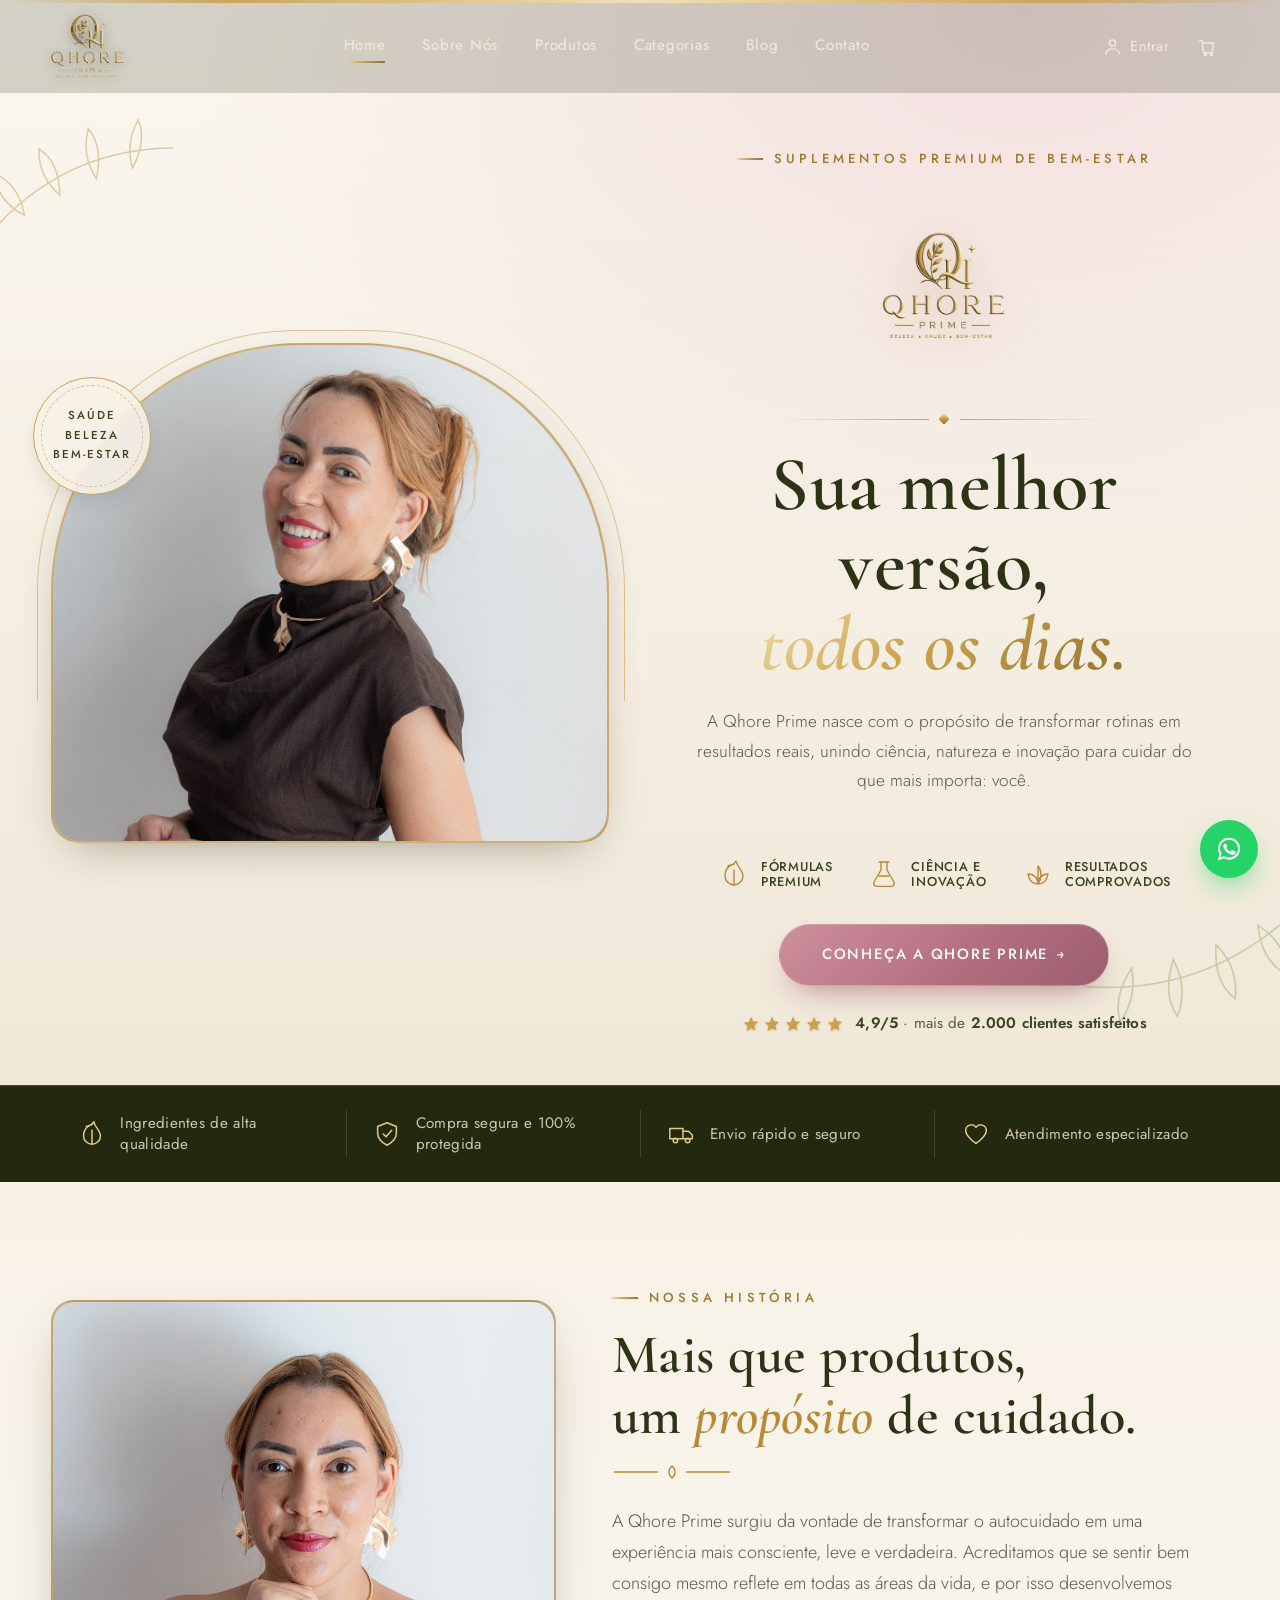
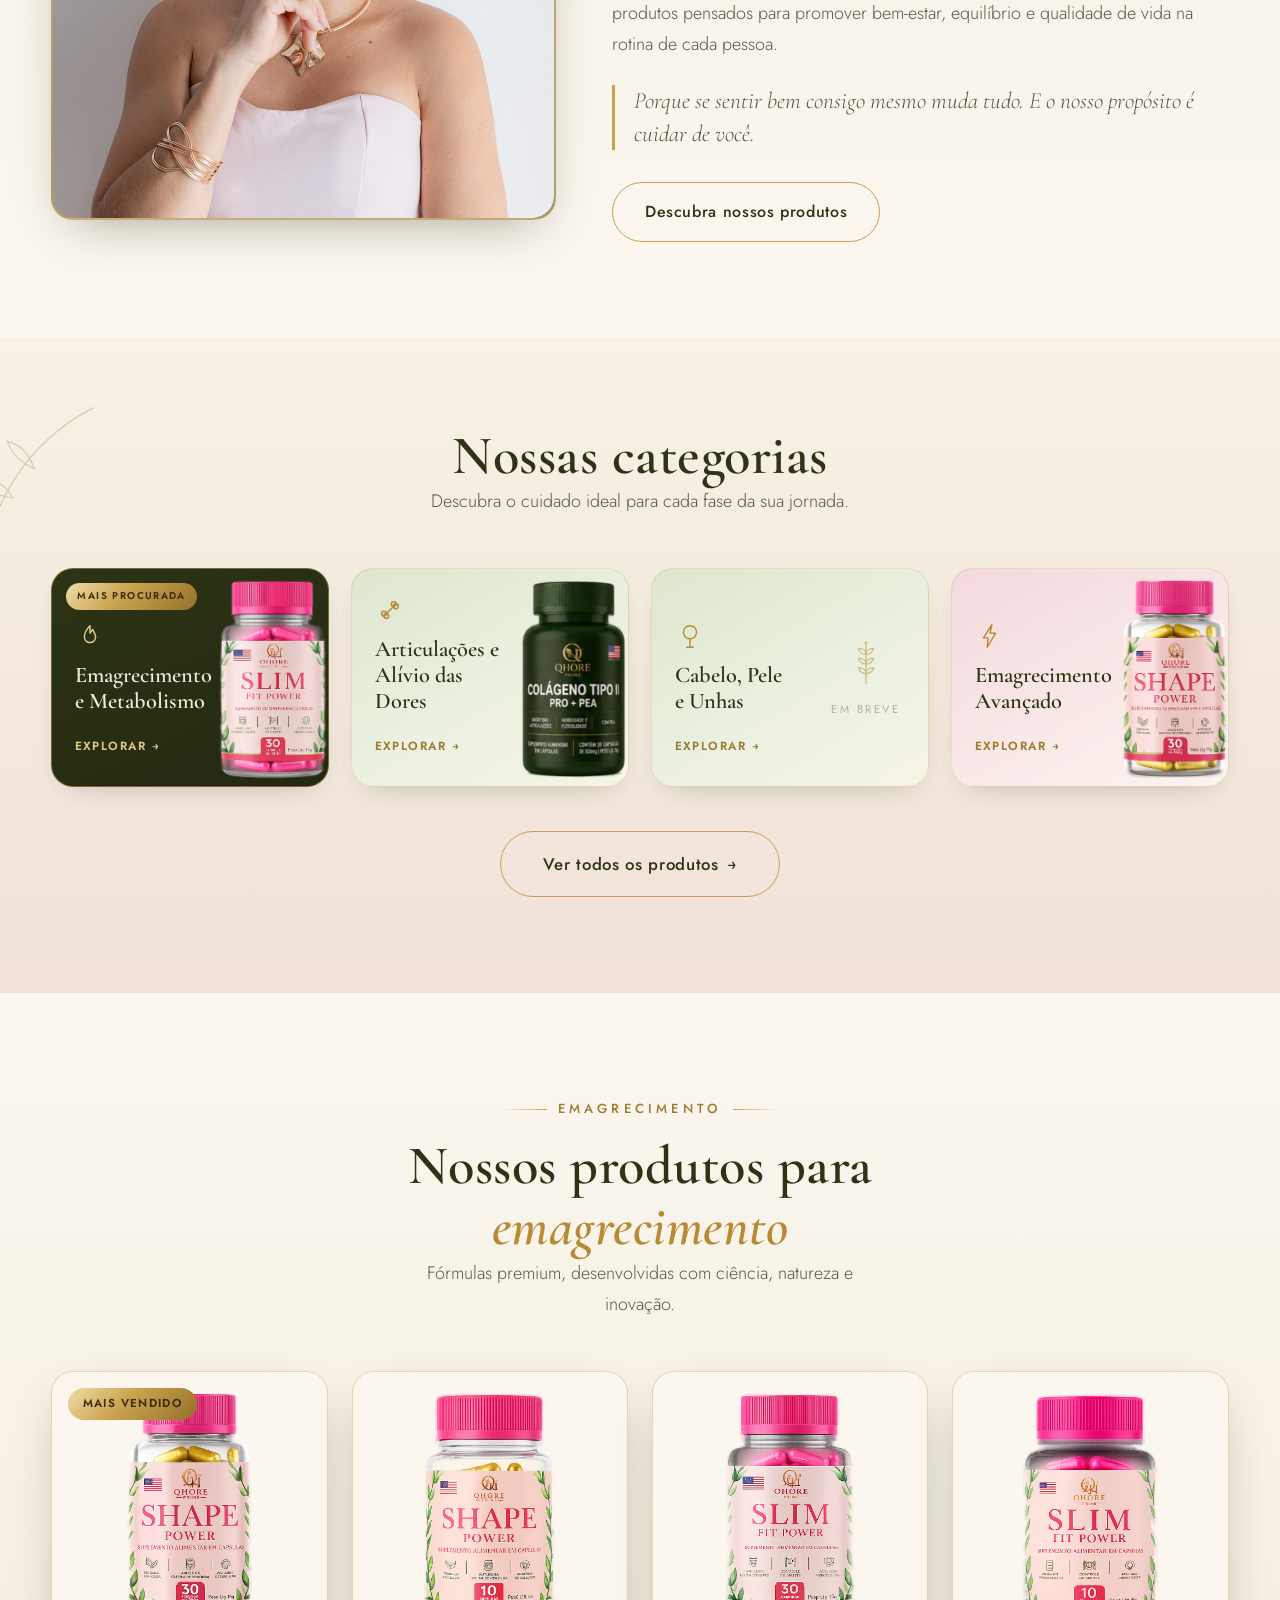
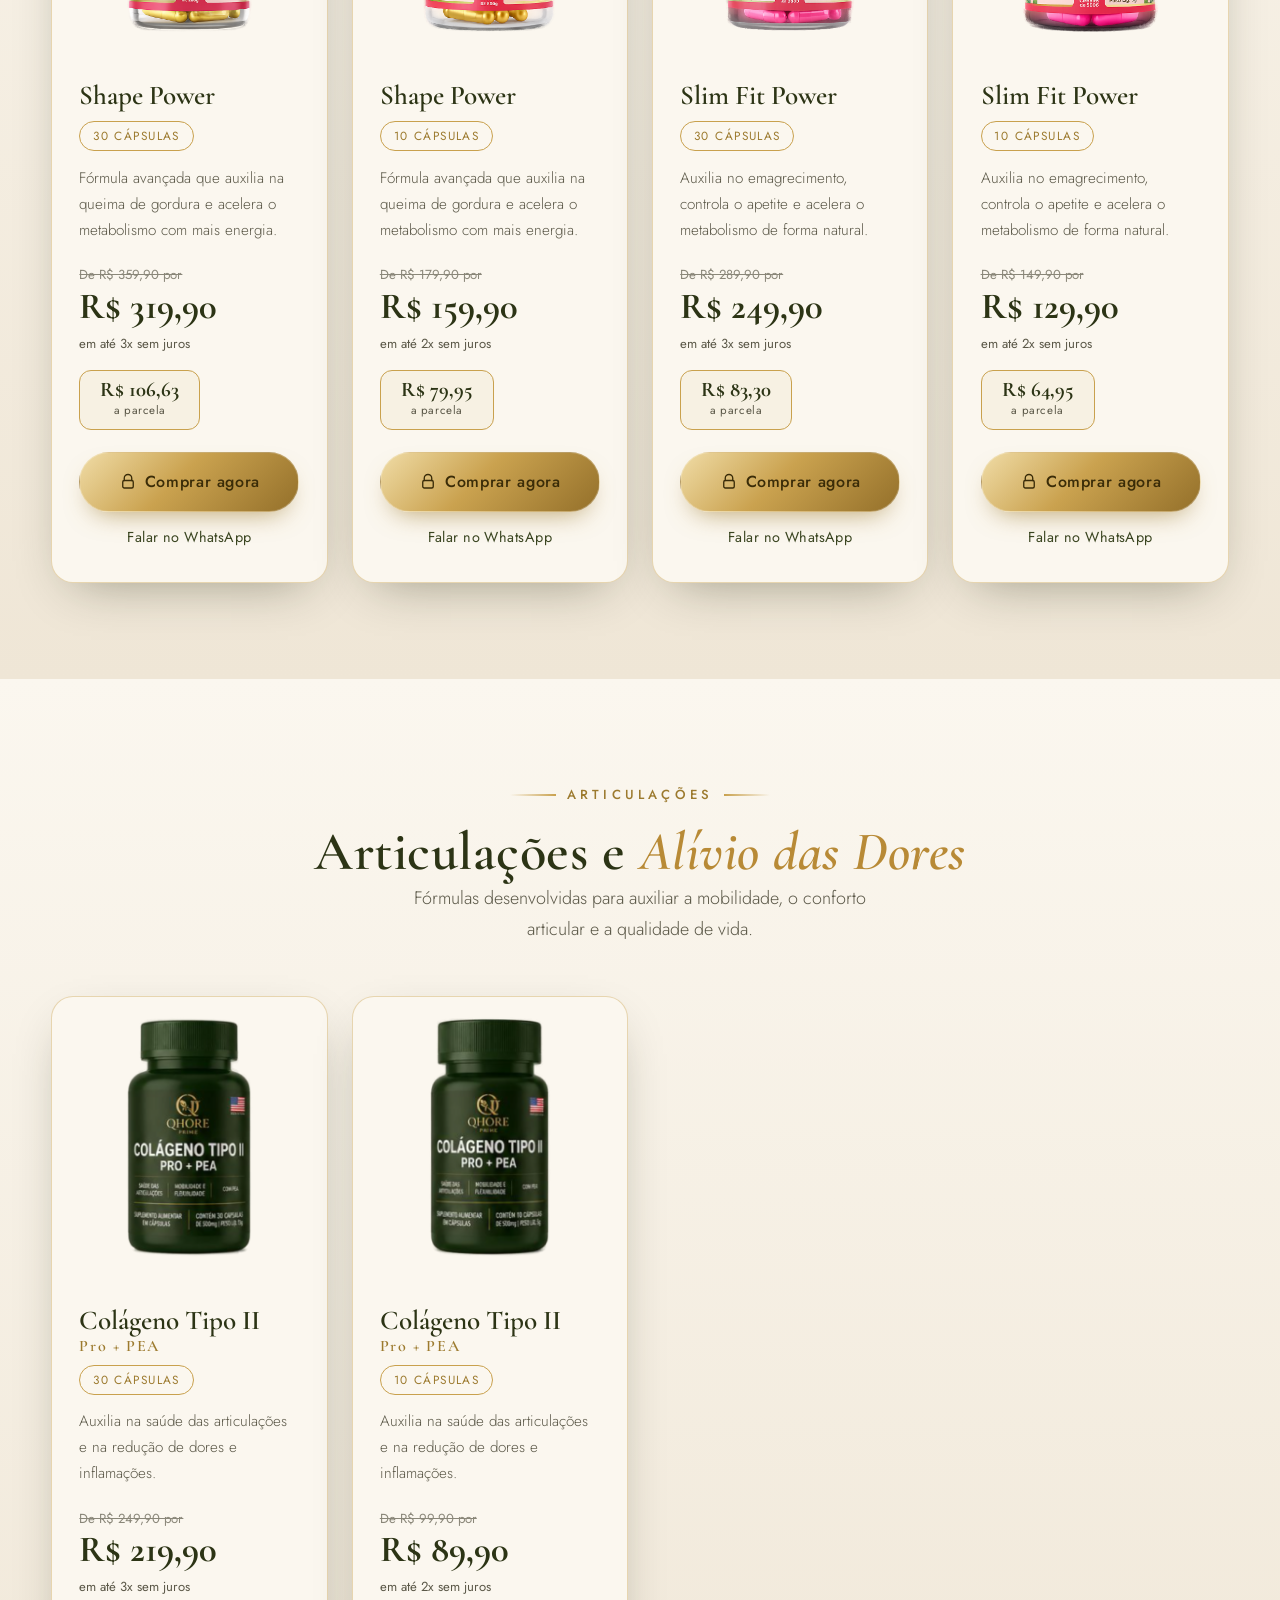
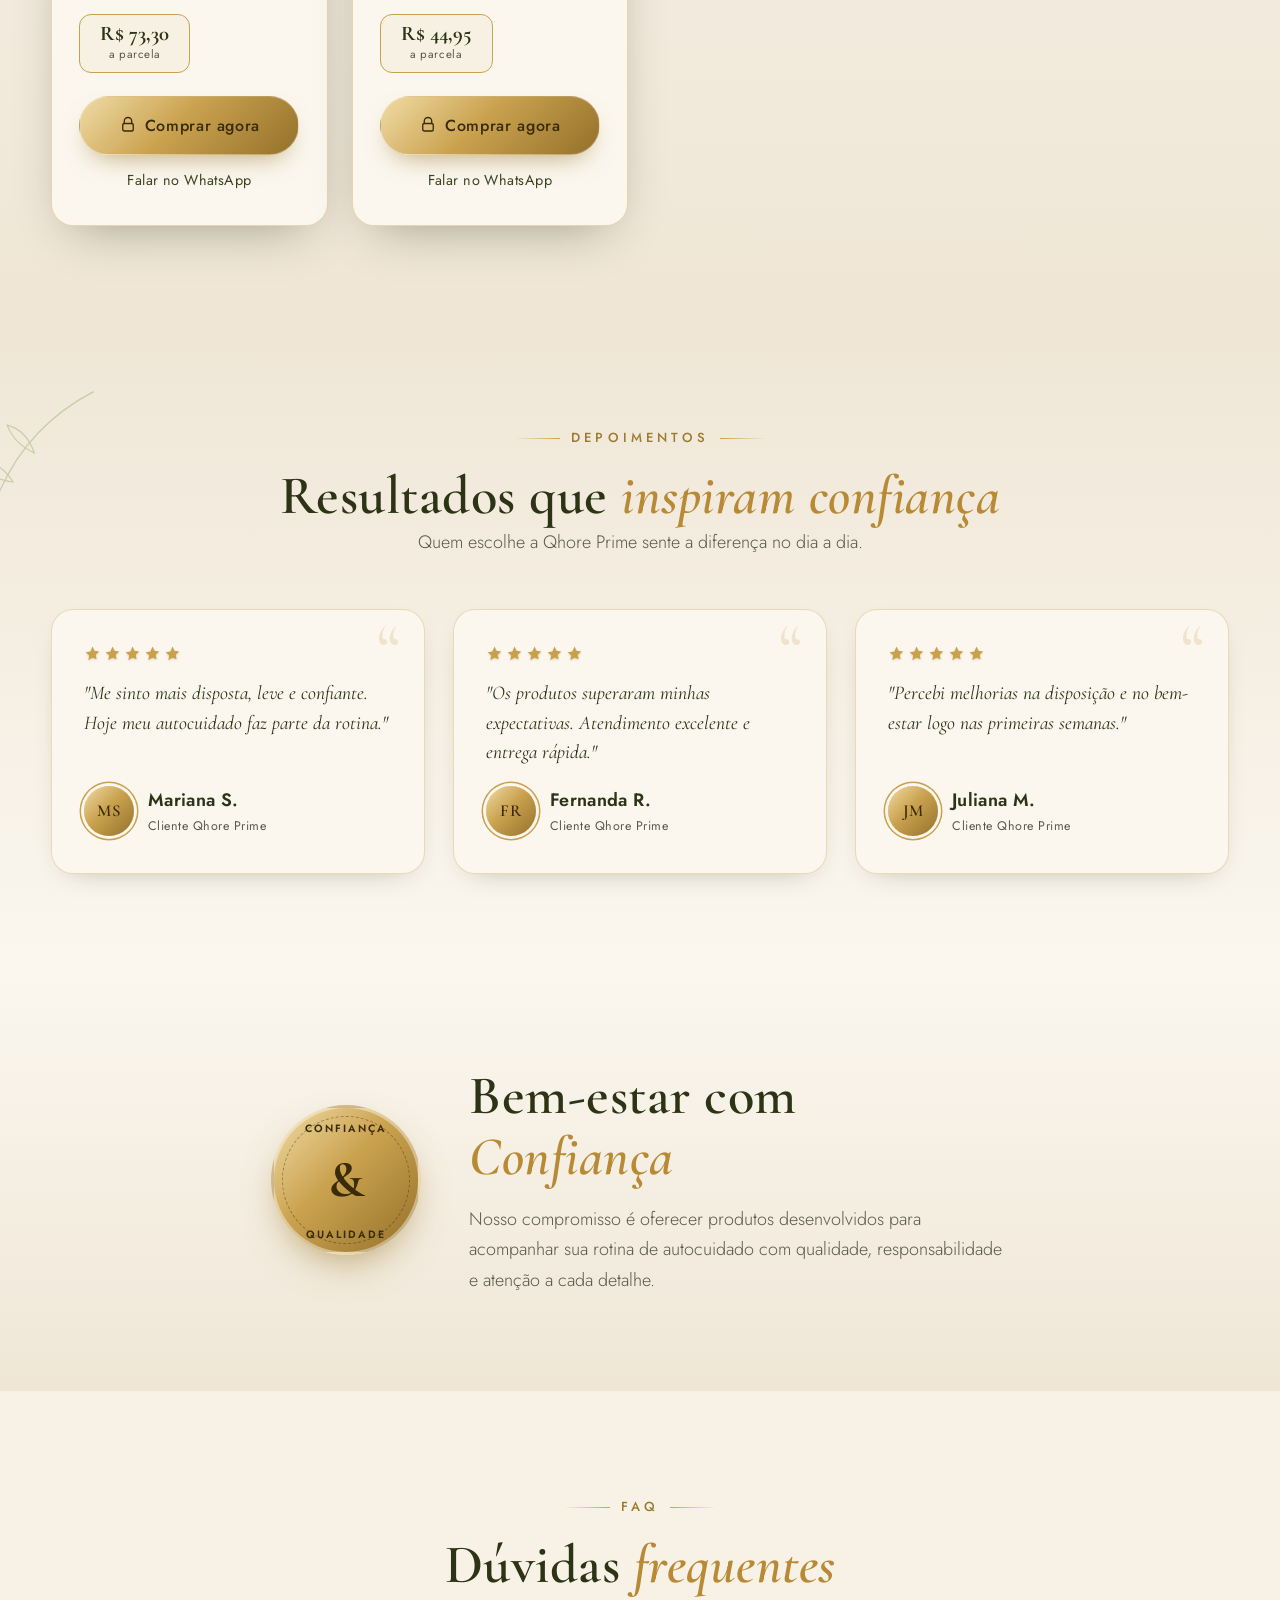
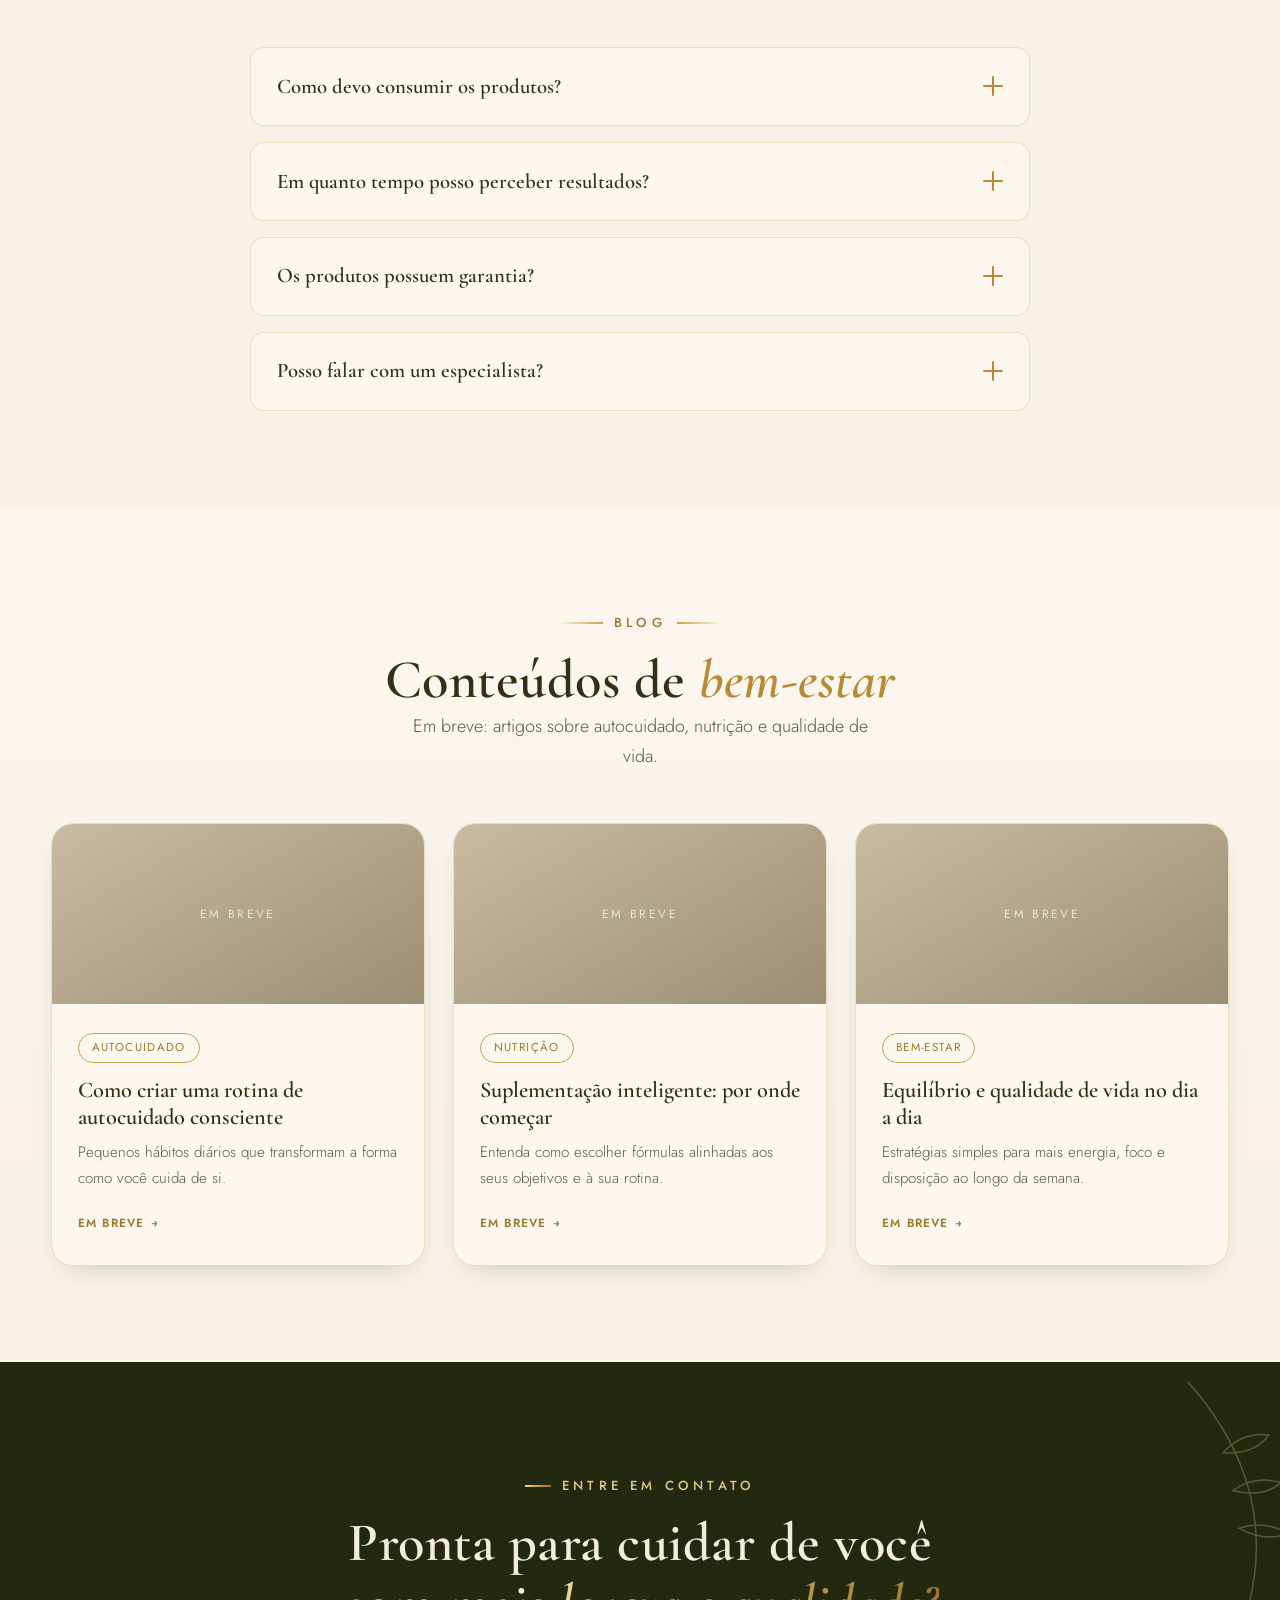
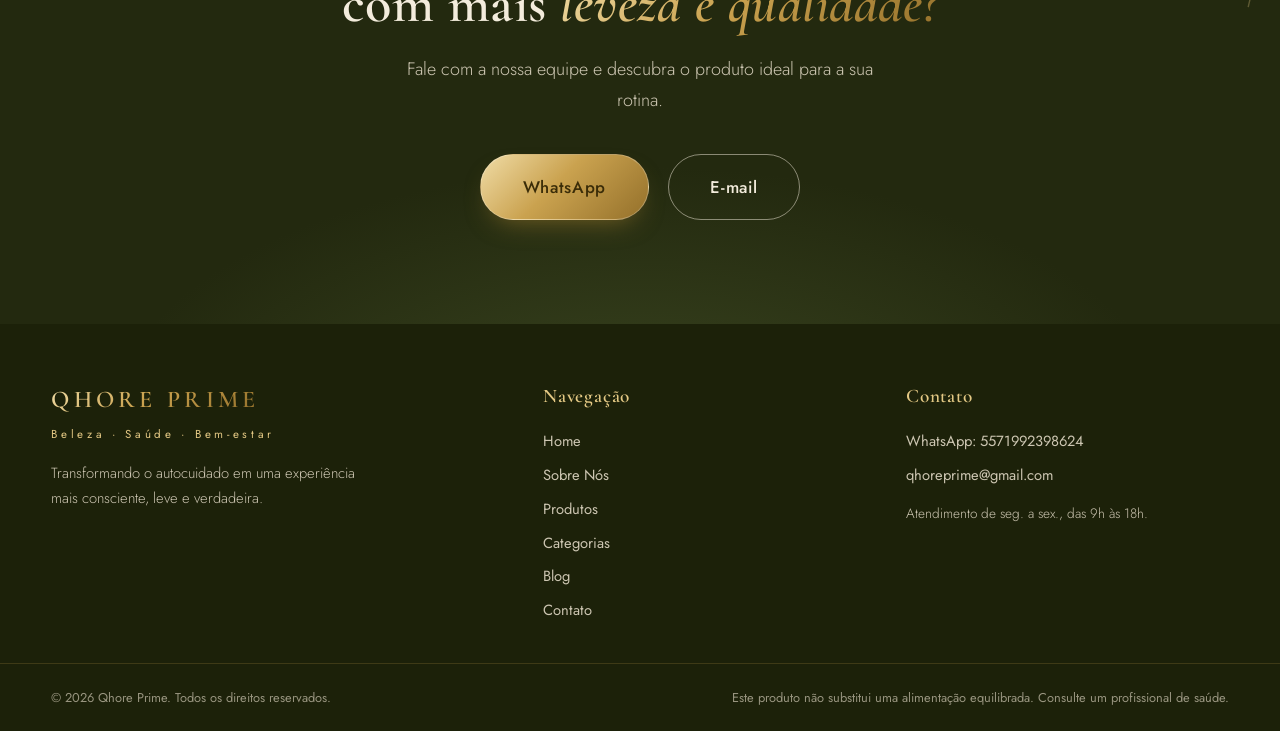
==== commit c40cde35: "content: atualizar textos da seção de garantia (selo + título + descrição) Co-Authored-By: Claude Op" ====
--- a/index.html
+++ b/index.html
@@ -498,12 +498,13 @@
   <section class="guarantee">
     <div class="container guarantee-inner">
       <div class="seal-30" aria-hidden="true">
-        <span class="seal-num">30</span>
-        <span class="seal-lbl">DIAS<br>GARANTIA</span>
+        <span class="seal-lbl">CONFIANÇA</span>
+        <span class="seal-num">&amp;</span>
+        <span class="seal-lbl">QUALIDADE</span>
       </div>
       <div class="guarantee-copy reveal">
-        <h2 class="section-title">Satisfação <em>garantida</em></h2>
-        <p>30 dias de garantia ou seu dinheiro de volta. Produzido com padrões internacionais de qualidade, para que você experimente com total confiança.</p>
+        <h2 class="section-title">Bem-estar com <em>Confiança</em></h2>
+        <p>Nosso compromisso é oferecer produtos desenvolvidos para acompanhar sua rotina de autocuidado com qualidade, responsabilidade e atenção a cada detalhe.</p>
       </div>
     </div>
   </section>
